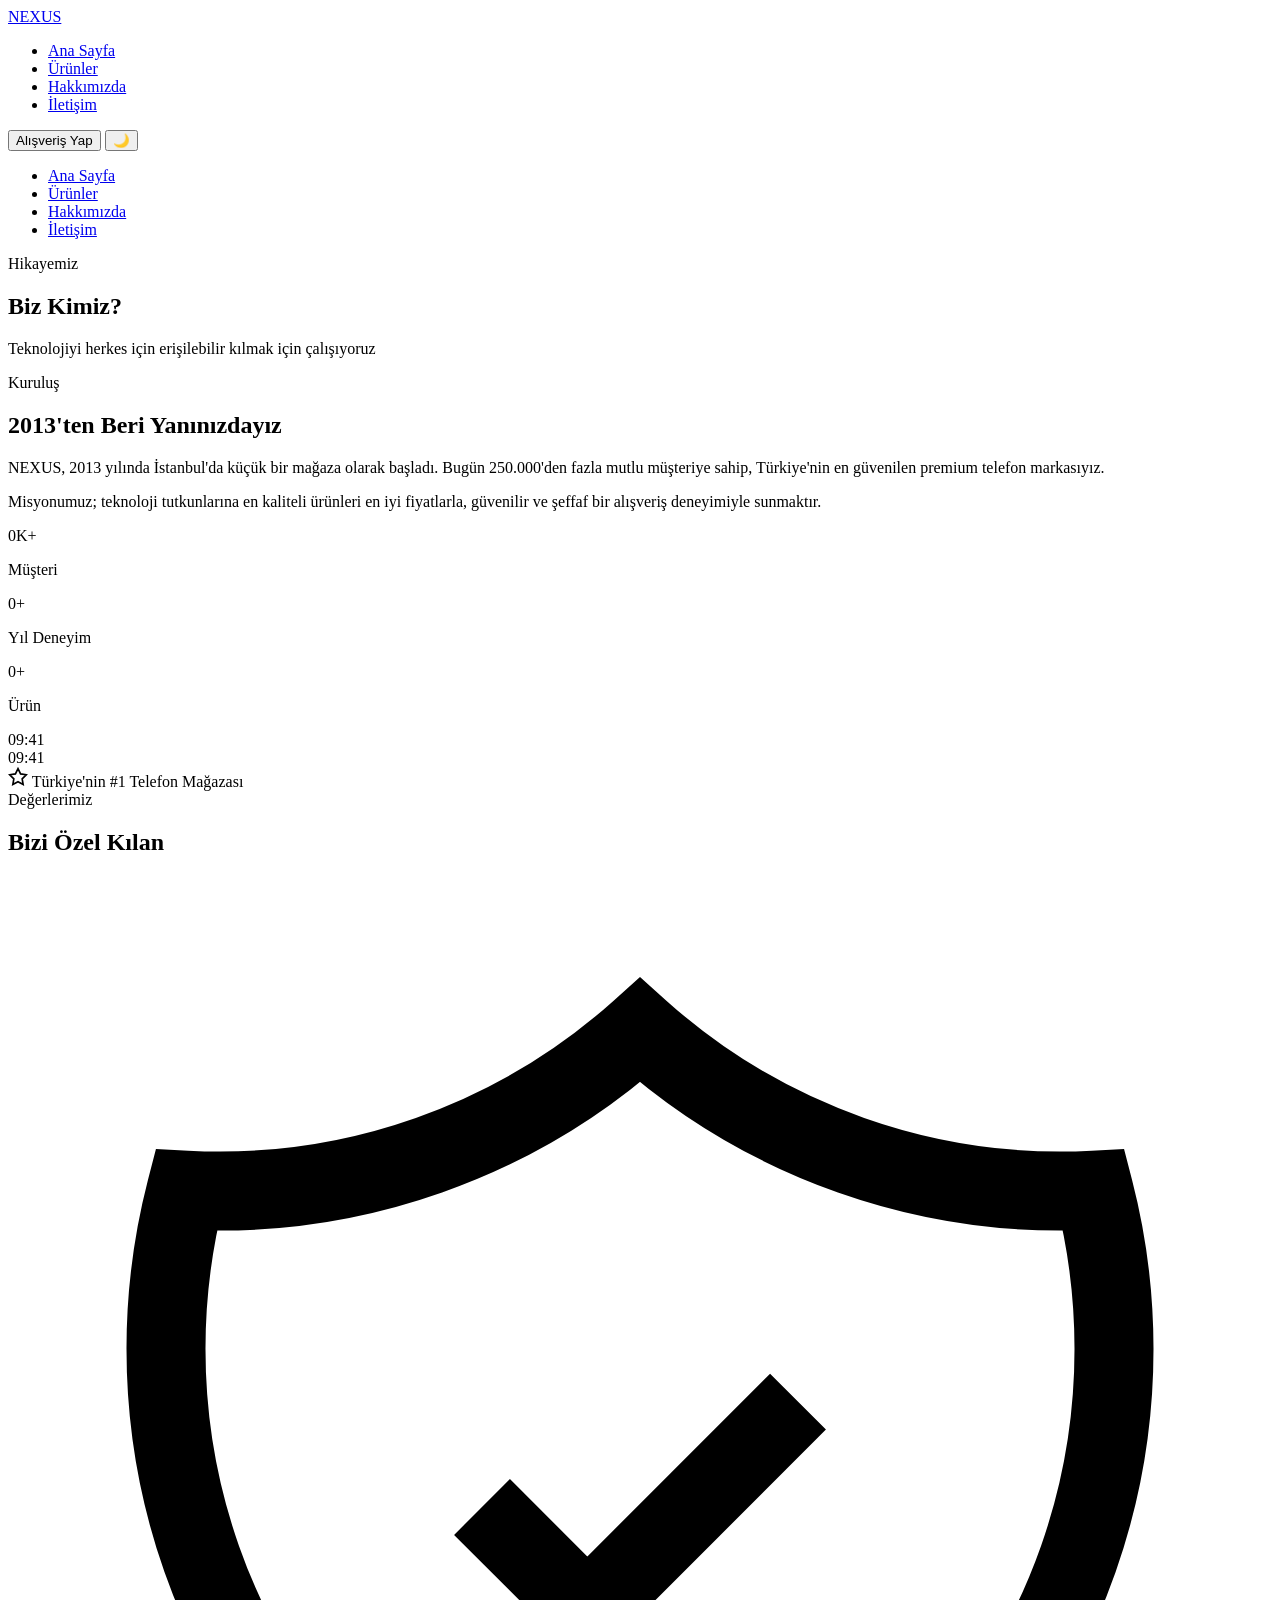
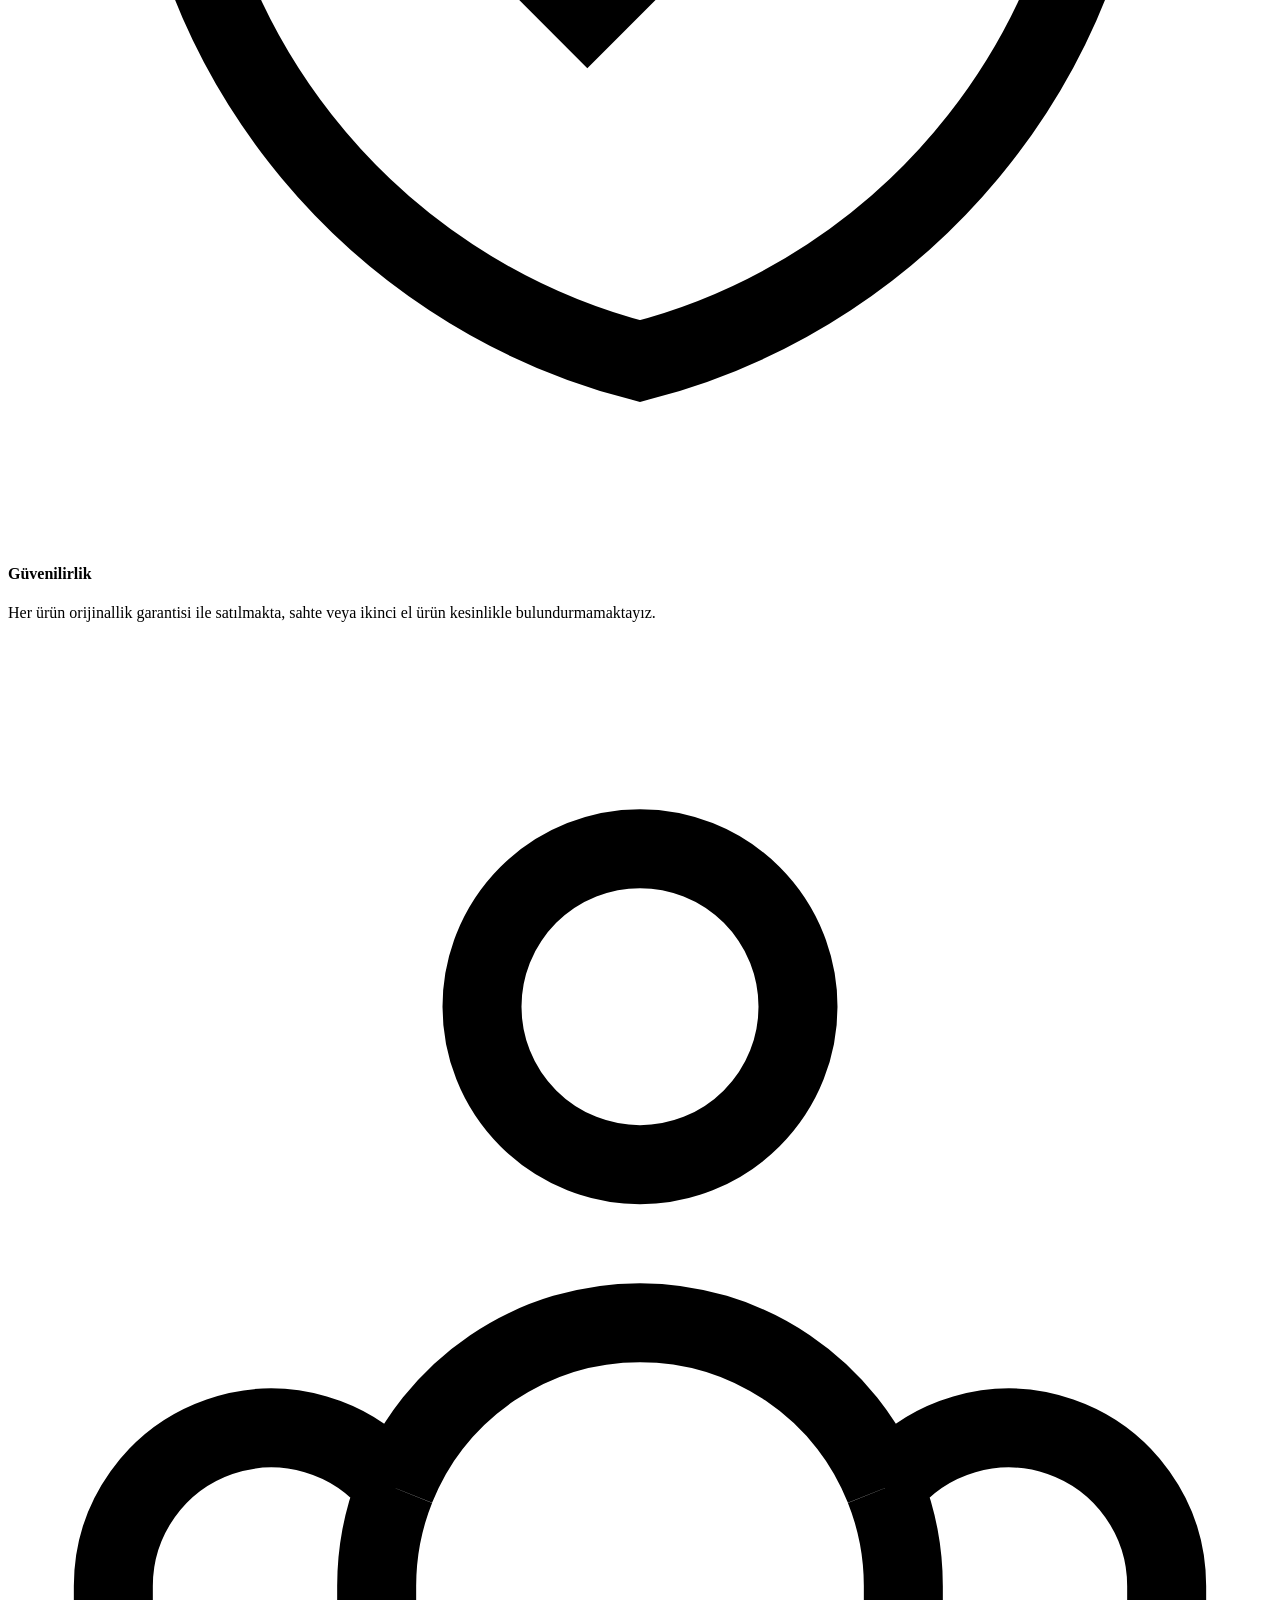
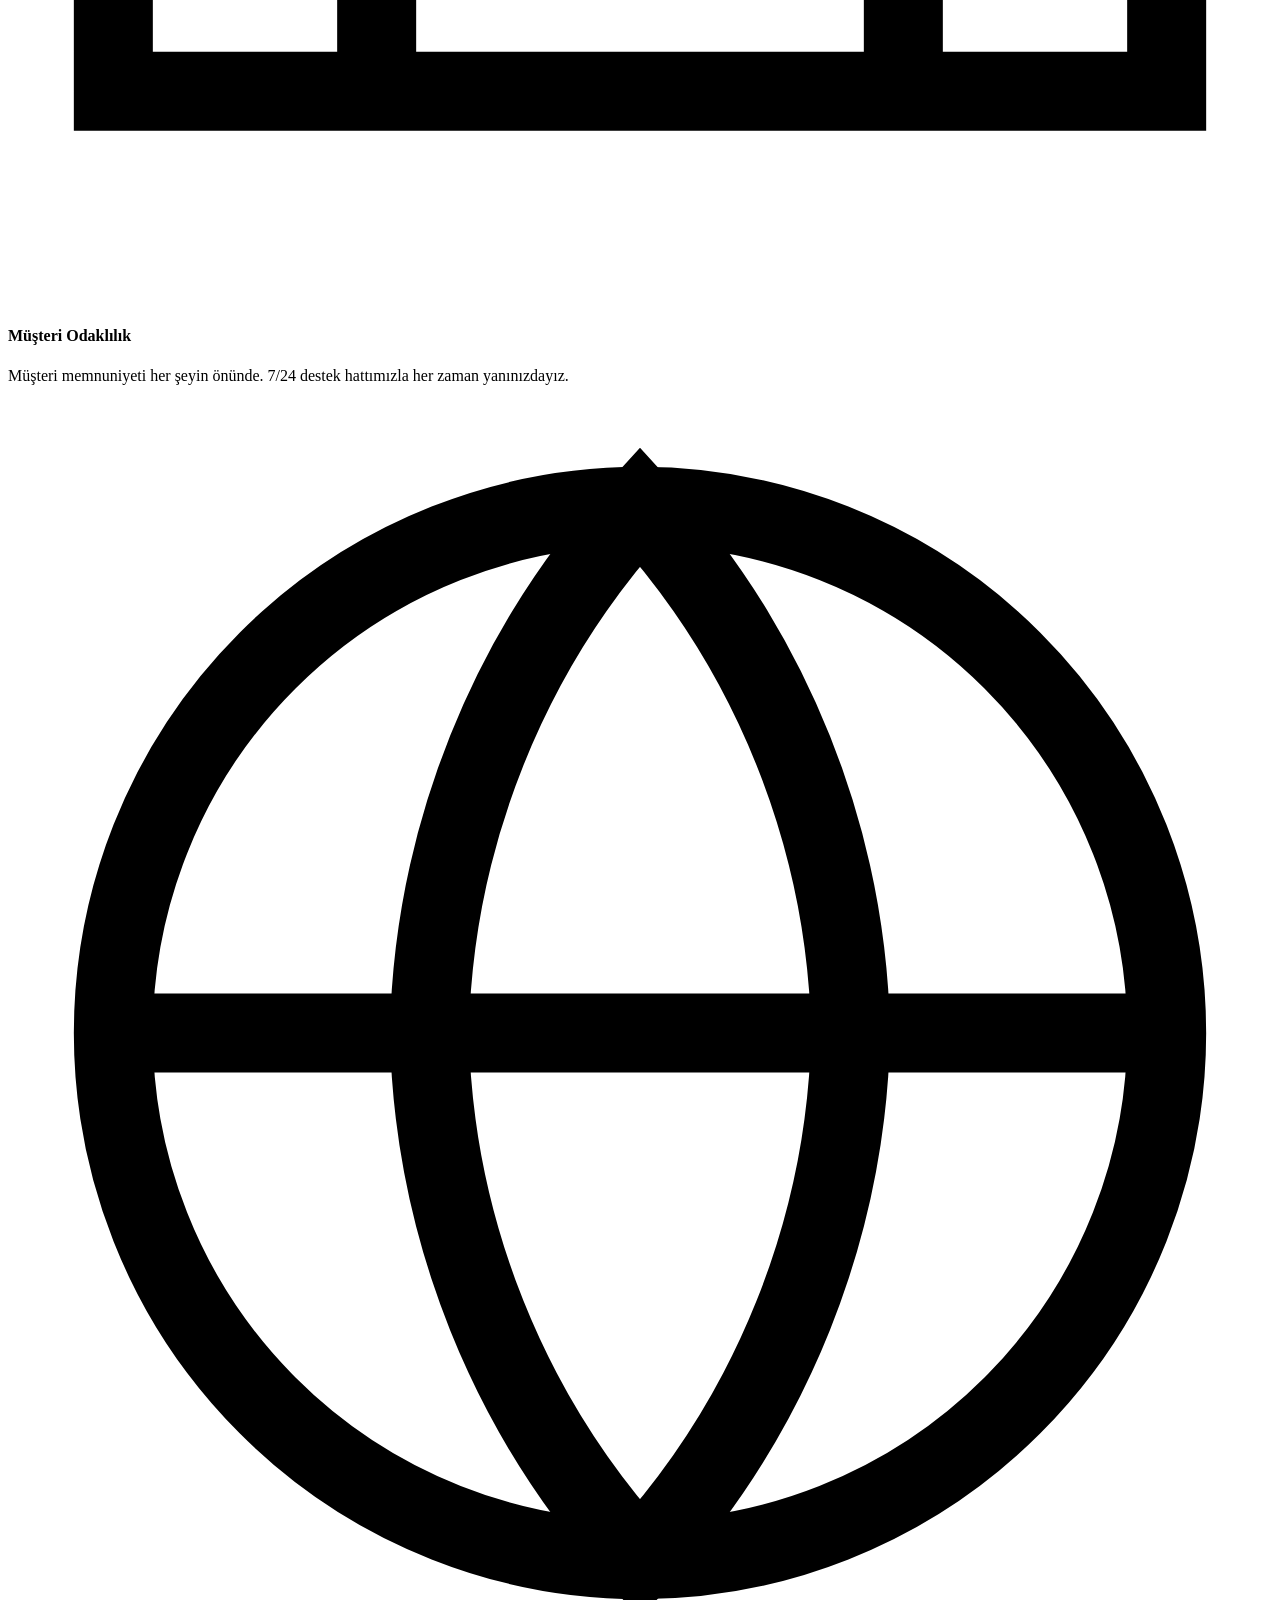
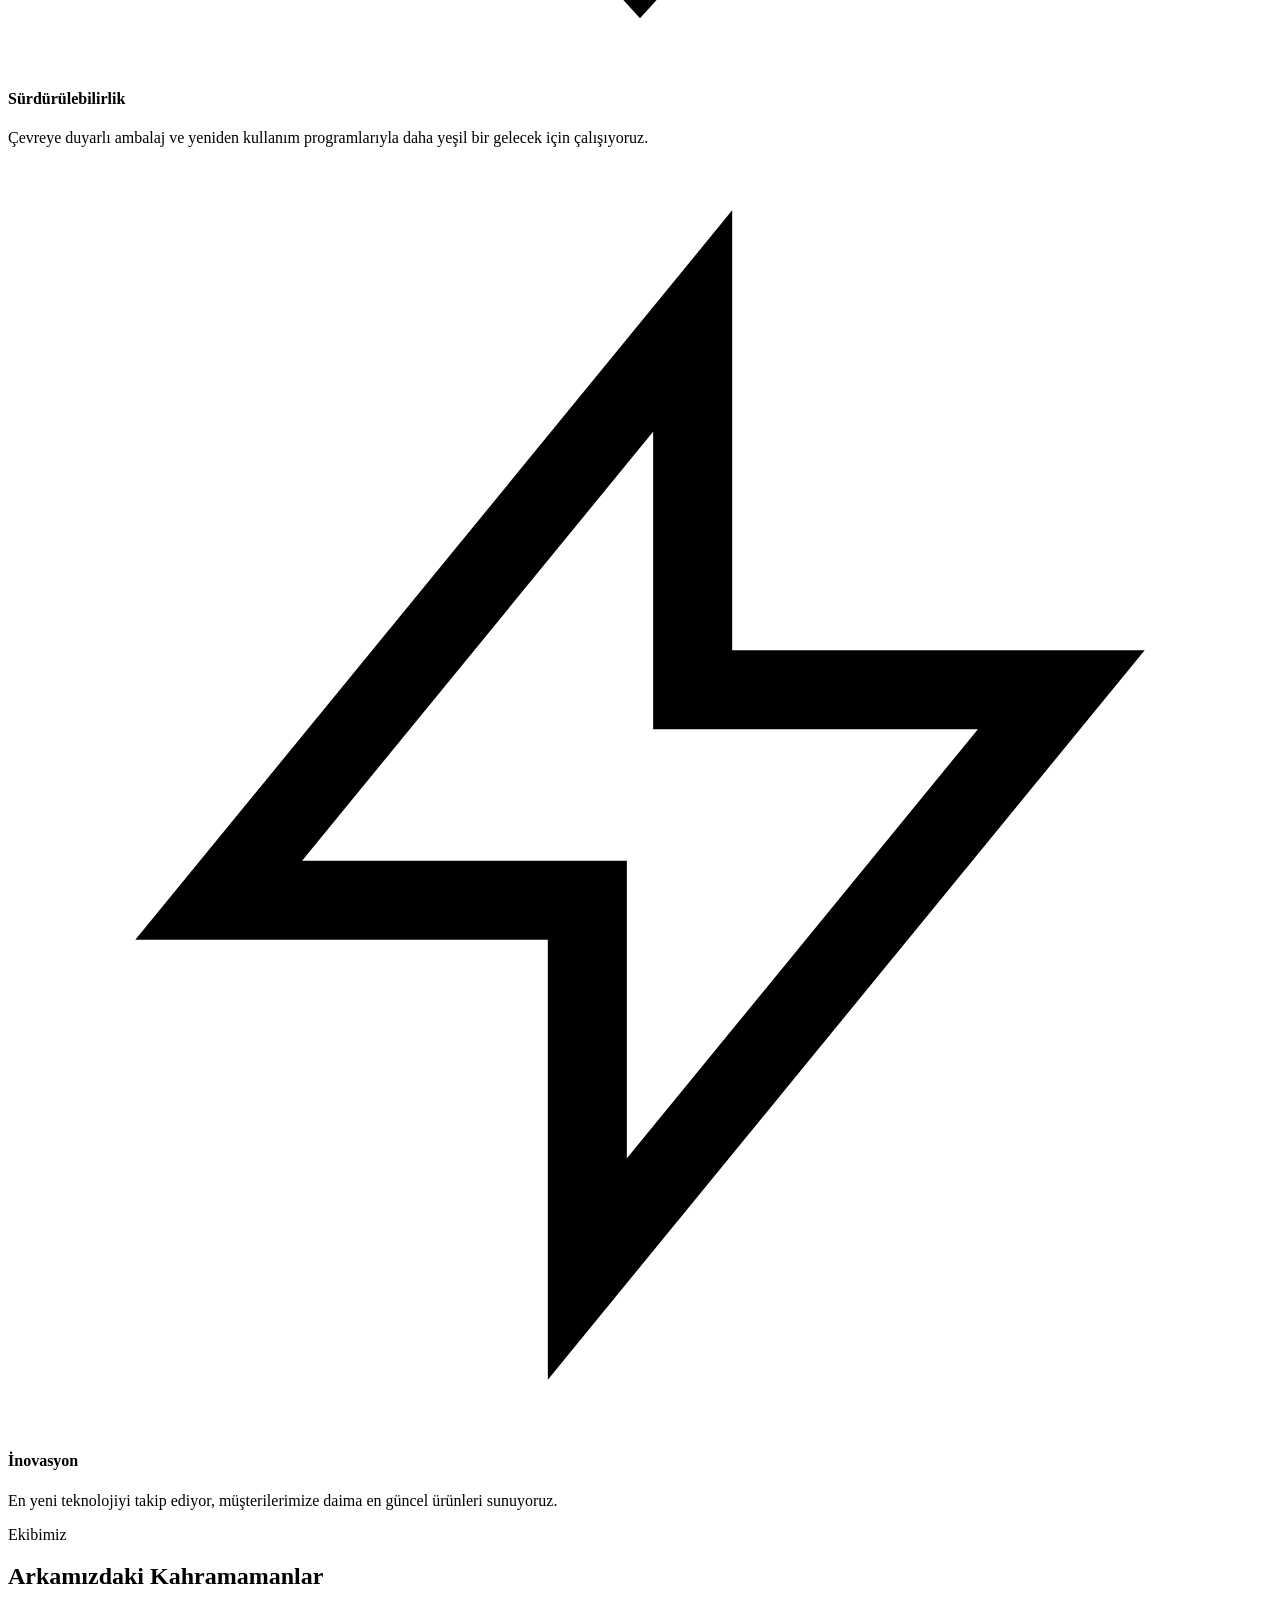
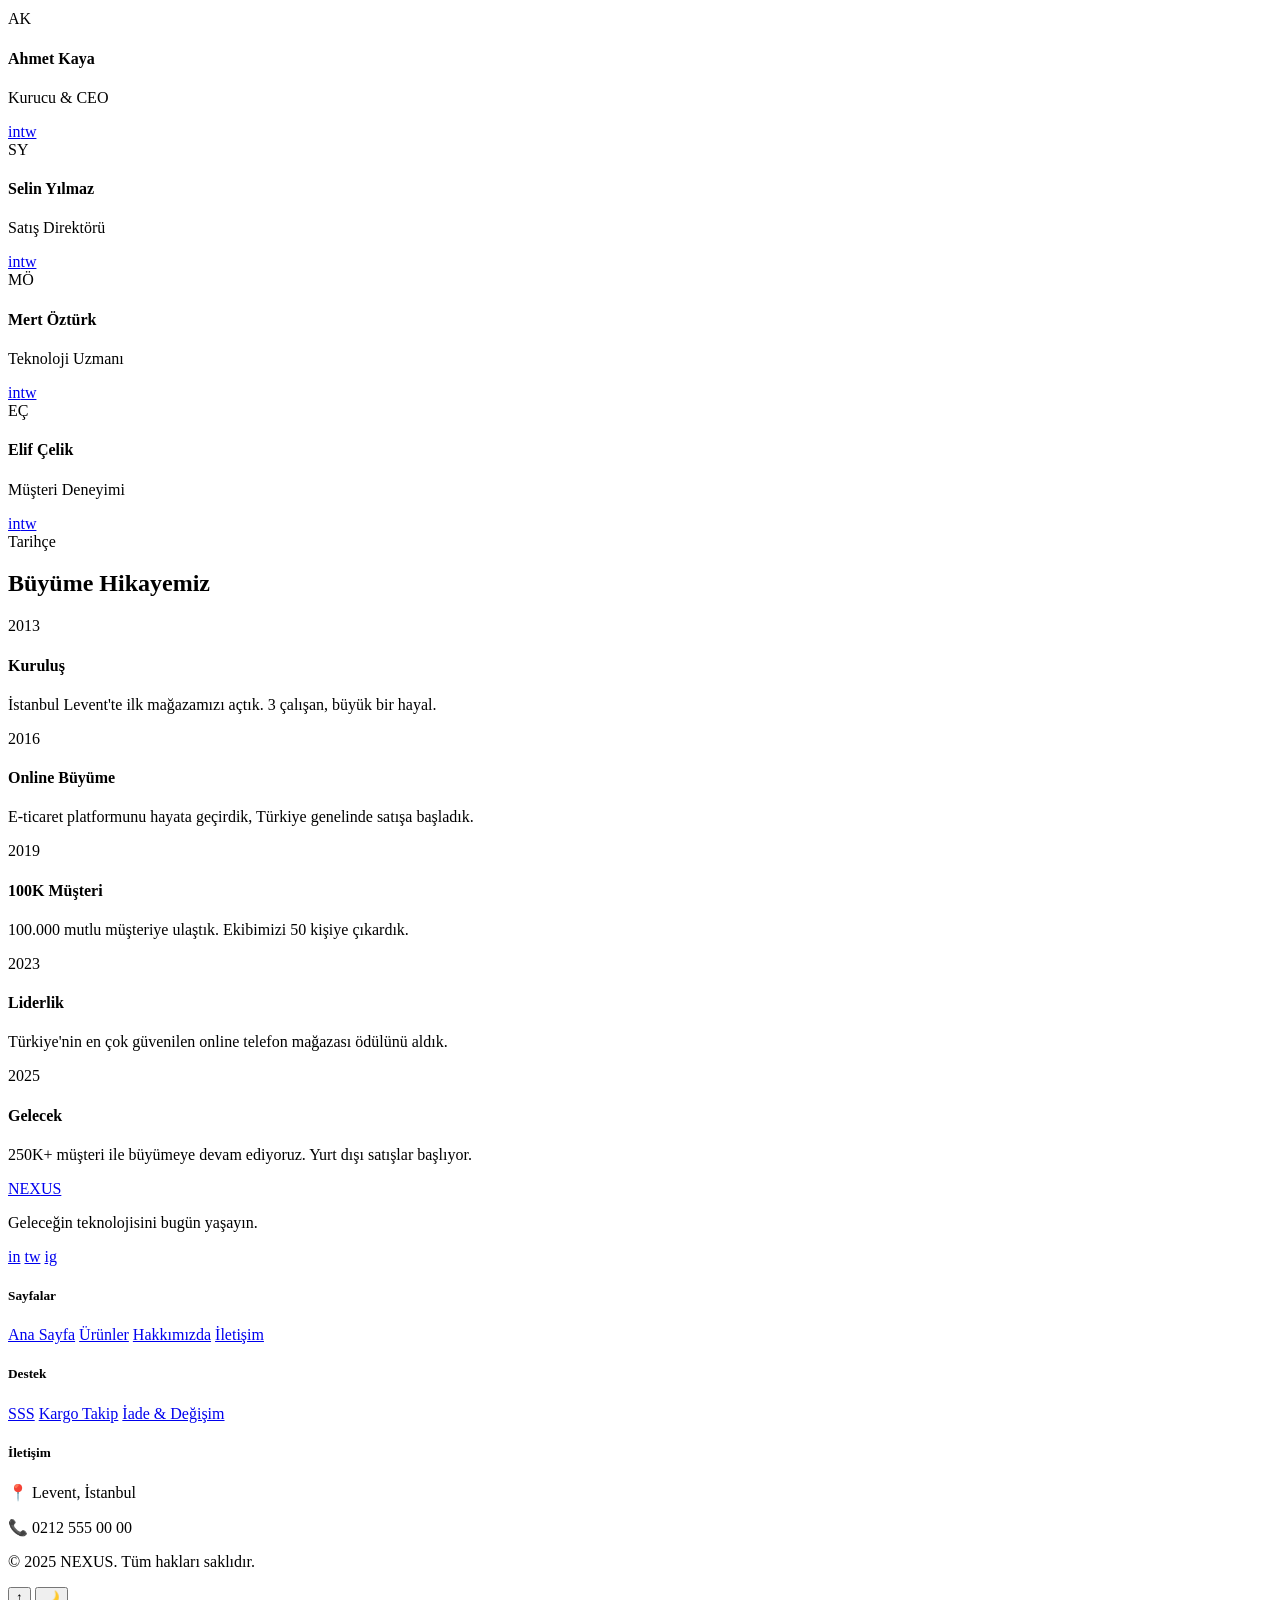
==== about.html @ 24ef6355 "Add files via upload" ====
<!DOCTYPE html>
<html lang="tr">
<head>
  <meta charset="UTF-8"/>
  <meta name="viewport" content="width=device-width, initial-scale=1.0"/>
  <title>Hakkımızda — NEXUS</title>
  
  <link href="https://fonts.googleapis.com/css2?family=Syne:wght@400;600;700;800&family=DM+Sans:ital,wght@0,300;0,400;0,500;1,300&display=swap" rel="stylesheet"/>

  <link rel="stylesheet" href="style.css"/>
</head>
<body>
<div class="cursor" id="cursor"></div>
<div class="cursor-follower" id="cursor-follower"></div>

<nav class="navbar" id="navbar">
  <a href="index.html" class="logo">NEX<span>US</span></a>
  <ul class="nav-links">
    <li><a href="index.html">Ana Sayfa</a></li>
    <li><a href="products.html">Ürünler</a></li>
    <li><a href="about.html" class="active">Hakkımızda</a></li>
    <li><a href="contact.html">İletişim</a></li>
  </ul>
  <button class="nav-cta">Alışveriş Yap</button>
  <button class="nav-dark-toggle" title="Tema Değiştir">🌙</button>
  <div class="burger" id="burger"><span></span><span></span><span></span></div>
</nav>
<div class="mobile-menu" id="mobile-menu">
  <ul>
    <li><a href="index.html">Ana Sayfa</a></li>
    <li><a href="products.html">Ürünler</a></li>
    <li><a href="about.html">Hakkımızda</a></li>
    <li><a href="contact.html">İletişim</a></li>
  </ul>
</div>

<!-- PAGE HERO -->
<section class="page-hero">
  <div class="hero-bg">
    <div class="orb orb-1"></div>
    <div class="orb orb-3"></div>
    <div class="grid-overlay"></div>
  </div>
  <div class="page-hero-content">
    <div class="section-tag reveal">Hikayemiz</div>
    <h1 class="reveal">Biz <span class="gradient-text">Kimiz?</span></h1>
    <p class="reveal">Teknolojiyi herkes için erişilebilir kılmak için çalışıyoruz</p>
  </div>
</section>

<!-- STORY -->
<section class="about-story">
  <div class="story-container">
    <div class="story-text">
      <div class="section-tag reveal">Kuruluş</div>
      <h2 class="reveal">2013'ten Beri <span class="gradient-text">Yanınızdayız</span></h2>
      <p class="reveal">NEXUS, 2013 yılında İstanbul'da küçük bir mağaza olarak başladı. Bugün 250.000'den fazla mutlu müşteriye sahip, Türkiye'nin en güvenilen premium telefon markasıyız.</p>
      <p class="reveal">Misyonumuz; teknoloji tutkunlarına en kaliteli ürünleri en iyi fiyatlarla, güvenilir ve şeffaf bir alışveriş deneyimiyle sunmaktır.</p>
      <div class="about-stats-row">
        <div class="about-stat reveal">
          <span class="stat-num" data-target="250">0</span><span>K+</span>
          <p>Müşteri</p>
        </div>
        <div class="about-stat reveal">
          <span class="stat-num" data-target="12">0</span><span>+</span>
          <p>Yıl Deneyim</p>
        </div>
        <div class="about-stat reveal">
          <span class="stat-num" data-target="48">0</span><span>+</span>
          <p>Ürün</p>
        </div>
      </div>
    </div>
    <div class="story-visual reveal">
      <div class="story-card">
        <div class="story-phones">
          <div class="phone-mockup small float-1">
            <div class="phone-screen">
              <div class="phone-notch"></div>
              <div class="phone-ui small-ui">
                <div class="phone-time">09:41</div>
              </div>
            </div>
          </div>
          <div class="phone-mockup main-phone">
            <div class="phone-screen">
              <div class="phone-notch"></div>
              <div class="phone-ui">
                <div class="phone-time">09:41</div>
                <div class="phone-app-grid">
                  <div class="app-icon" style="background:linear-gradient(135deg,#ff6b6b,#ee5a24)"></div>
                  <div class="app-icon" style="background:linear-gradient(135deg,#a29bfe,#6c5ce7)"></div>
                  <div class="app-icon" style="background:linear-gradient(135deg,#55efc4,#00b894)"></div>
                  <div class="app-icon" style="background:linear-gradient(135deg,#fd79a8,#e84393)"></div>
                </div>
              </div>
            </div>
          </div>
          <div class="phone-mockup small float-2" style="right:-20px;bottom:40px">
            <div class="phone-screen">
              <div class="phone-notch"></div>
            </div>
          </div>
        </div>
        <div class="story-badge">
          <svg width="20" height="20" viewBox="0 0 24 24" fill="none" stroke="currentColor" stroke-width="2"><path d="M12 2l3.09 6.26L22 9.27l-5 4.87 1.18 6.88L12 17.77l-6.18 3.25L7 14.14 2 9.27l6.91-1.01L12 2z"/></svg>
          Türkiye'nin #1 Telefon Mağazası
        </div>
      </div>
    </div>
  </div>
</section>

<!-- VALUES -->
<section class="values-section">
  <div class="section-header">
    <div class="section-tag reveal">Değerlerimiz</div>
    <h2 class="section-title reveal">Bizi <span class="gradient-text">Özel Kılan</span></h2>
  </div>
  <div class="values-grid">
    <div class="value-card reveal">
      <div class="value-icon">
        <svg viewBox="0 0 24 24" fill="none" stroke="currentColor" stroke-width="1.5"><path d="M9 12l2 2 4-4m5.618-4.016A11.955 11.955 0 0112 2.944a11.955 11.955 0 01-8.618 3.04A12.02 12.02 0 003 9c0 5.591 3.824 10.29 9 11.622 5.176-1.332 9-6.03 9-11.622 0-1.042-.133-2.052-.382-3.016z"/></svg>
      </div>
      <h4>Güvenilirlik</h4>
      <p>Her ürün orijinallik garantisi ile satılmakta, sahte veya ikinci el ürün kesinlikle bulundurmamaktayız.</p>
    </div>
    <div class="value-card reveal">
      <div class="value-icon">
        <svg viewBox="0 0 24 24" fill="none" stroke="currentColor" stroke-width="1.5"><path d="M17 20h5v-2a3 3 0 00-5.356-1.857M17 20H7m10 0v-2c0-.656-.126-1.283-.356-1.857M7 20H2v-2a3 3 0 015.356-1.857M7 20v-2c0-.656.126-1.283.356-1.857m0 0a5.002 5.002 0 019.288 0M15 7a3 3 0 11-6 0 3 3 0 016 0z"/></svg>
      </div>
      <h4>Müşteri Odaklılık</h4>
      <p>Müşteri memnuniyeti her şeyin önünde. 7/24 destek hattımızla her zaman yanınızdayız.</p>
    </div>
    <div class="value-card reveal">
      <div class="value-icon">
        <svg viewBox="0 0 24 24" fill="none" stroke="currentColor" stroke-width="1.5"><circle cx="12" cy="12" r="10"></circle><line x1="2" y1="12" x2="22" y2="12"></line><path d="M12 2a15.3 15.3 0 014 10 15.3 15.3 0 01-4 10 15.3 15.3 0 01-4-10 15.3 15.3 0 014-10z"></path></svg>
      </div>
      <h4>Sürdürülebilirlik</h4>
      <p>Çevreye duyarlı ambalaj ve yeniden kullanım programlarıyla daha yeşil bir gelecek için çalışıyoruz.</p>
    </div>
    <div class="value-card reveal">
      <div class="value-icon">
        <svg viewBox="0 0 24 24" fill="none" stroke="currentColor" stroke-width="1.5"><path d="M13 10V3L4 14h7v7l9-11h-7z"/></svg>
      </div>
      <h4>İnovasyon</h4>
      <p>En yeni teknolojiyi takip ediyor, müşterilerimize daima en güncel ürünleri sunuyoruz.</p>
    </div>
  </div>
</section>

<!-- TEAM -->
<section class="team-section">
  <div class="section-header">
    <div class="section-tag reveal">Ekibimiz</div>
    <h2 class="section-title reveal">Arkamızdaki <span class="gradient-text">Kahramamanlar</span></h2>
  </div>
  <div class="team-grid">
    <div class="team-card reveal">
      <div class="team-avatar av-1">
        <span>AK</span>
      </div>
      <h4>Ahmet Kaya</h4>
      <p>Kurucu & CEO</p>
      <div class="team-socials">
        <a href="#">in</a><a href="#">tw</a>
      </div>
    </div>
    <div class="team-card reveal">
      <div class="team-avatar av-2">
        <span>SY</span>
      </div>
      <h4>Selin Yılmaz</h4>
      <p>Satış Direktörü</p>
      <div class="team-socials">
        <a href="#">in</a><a href="#">tw</a>
      </div>
    </div>
    <div class="team-card reveal">
      <div class="team-avatar av-3">
        <span>MÖ</span>
      </div>
      <h4>Mert Öztürk</h4>
      <p>Teknoloji Uzmanı</p>
      <div class="team-socials">
        <a href="#">in</a><a href="#">tw</a>
      </div>
    </div>
    <div class="team-card reveal">
      <div class="team-avatar av-4">
        <span>EÇ</span>
      </div>
      <h4>Elif Çelik</h4>
      <p>Müşteri Deneyimi</p>
      <div class="team-socials">
        <a href="#">in</a><a href="#">tw</a>
      </div>
    </div>
  </div>
</section>

<!-- TIMELINE -->
<section class="timeline-section">
  <div class="section-header">
    <div class="section-tag reveal">Tarihçe</div>
    <h2 class="section-title reveal">Büyüme <span class="gradient-text">Hikayemiz</span></h2>
  </div>
  <div class="timeline">
    <div class="timeline-item reveal">
      <div class="timeline-year">2013</div>
      <div class="timeline-content">
        <h4>Kuruluş</h4>
        <p>İstanbul Levent'te ilk mağazamızı açtık. 3 çalışan, büyük bir hayal.</p>
      </div>
    </div>
    <div class="timeline-item reveal">
      <div class="timeline-year">2016</div>
      <div class="timeline-content">
        <h4>Online Büyüme</h4>
        <p>E-ticaret platformunu hayata geçirdik, Türkiye genelinde satışa başladık.</p>
      </div>
    </div>
    <div class="timeline-item reveal">
      <div class="timeline-year">2019</div>
      <div class="timeline-content">
        <h4>100K Müşteri</h4>
        <p>100.000 mutlu müşteriye ulaştık. Ekibimizi 50 kişiye çıkardık.</p>
      </div>
    </div>
    <div class="timeline-item reveal">
      <div class="timeline-year">2023</div>
      <div class="timeline-content">
        <h4>Liderlik</h4>
        <p>Türkiye'nin en çok güvenilen online telefon mağazası ödülünü aldık.</p>
      </div>
    </div>
    <div class="timeline-item reveal">
      <div class="timeline-year">2025</div>
      <div class="timeline-content">
        <h4>Gelecek</h4>
        <p>250K+ müşteri ile büyümeye devam ediyoruz. Yurt dışı satışlar başlıyor.</p>
      </div>
    </div>
  </div>
</section>

<footer class="footer">
  <div class="footer-inner">
    <div class="footer-brand">
      <a href="index.html" class="logo">NEX<span>US</span></a>
      <p>Geleceğin teknolojisini bugün yaşayın.</p>
      <div class="socials">
        <a href="#" class="social-link">in</a>
        <a href="#" class="social-link">tw</a>
        <a href="#" class="social-link">ig</a>
      </div>
    </div>
    <div class="footer-links">
      <h5>Sayfalar</h5>
      <a href="index.html">Ana Sayfa</a>
      <a href="products.html">Ürünler</a>
      <a href="about.html">Hakkımızda</a>
      <a href="contact.html">İletişim</a>
    </div>
    <div class="footer-links">
      <h5>Destek</h5>
      <a href="#">SSS</a>
      <a href="#">Kargo Takip</a>
      <a href="#">İade & Değişim</a>
    </div>
    <div class="footer-contact-info">
      <h5>İletişim</h5>
      <p>📍 Levent, İstanbul</p>
      <p>📞 0212 555 00 00</p>
    </div>
  </div>
  <div class="footer-bottom"><p>© 2025 NEXUS. Tüm hakları saklıdır.</p></div>
</footer>


<!-- YUKARIYA ÇIK + DARK MODE -->
<button class="back-to-top" id="back-to-top" title="Yukarı Çık">↑</button>
<button class="dark-mode-btn" title="Tema Değiştir">🌙</button>
  <script src="script.js"></script>
</body>
</html>
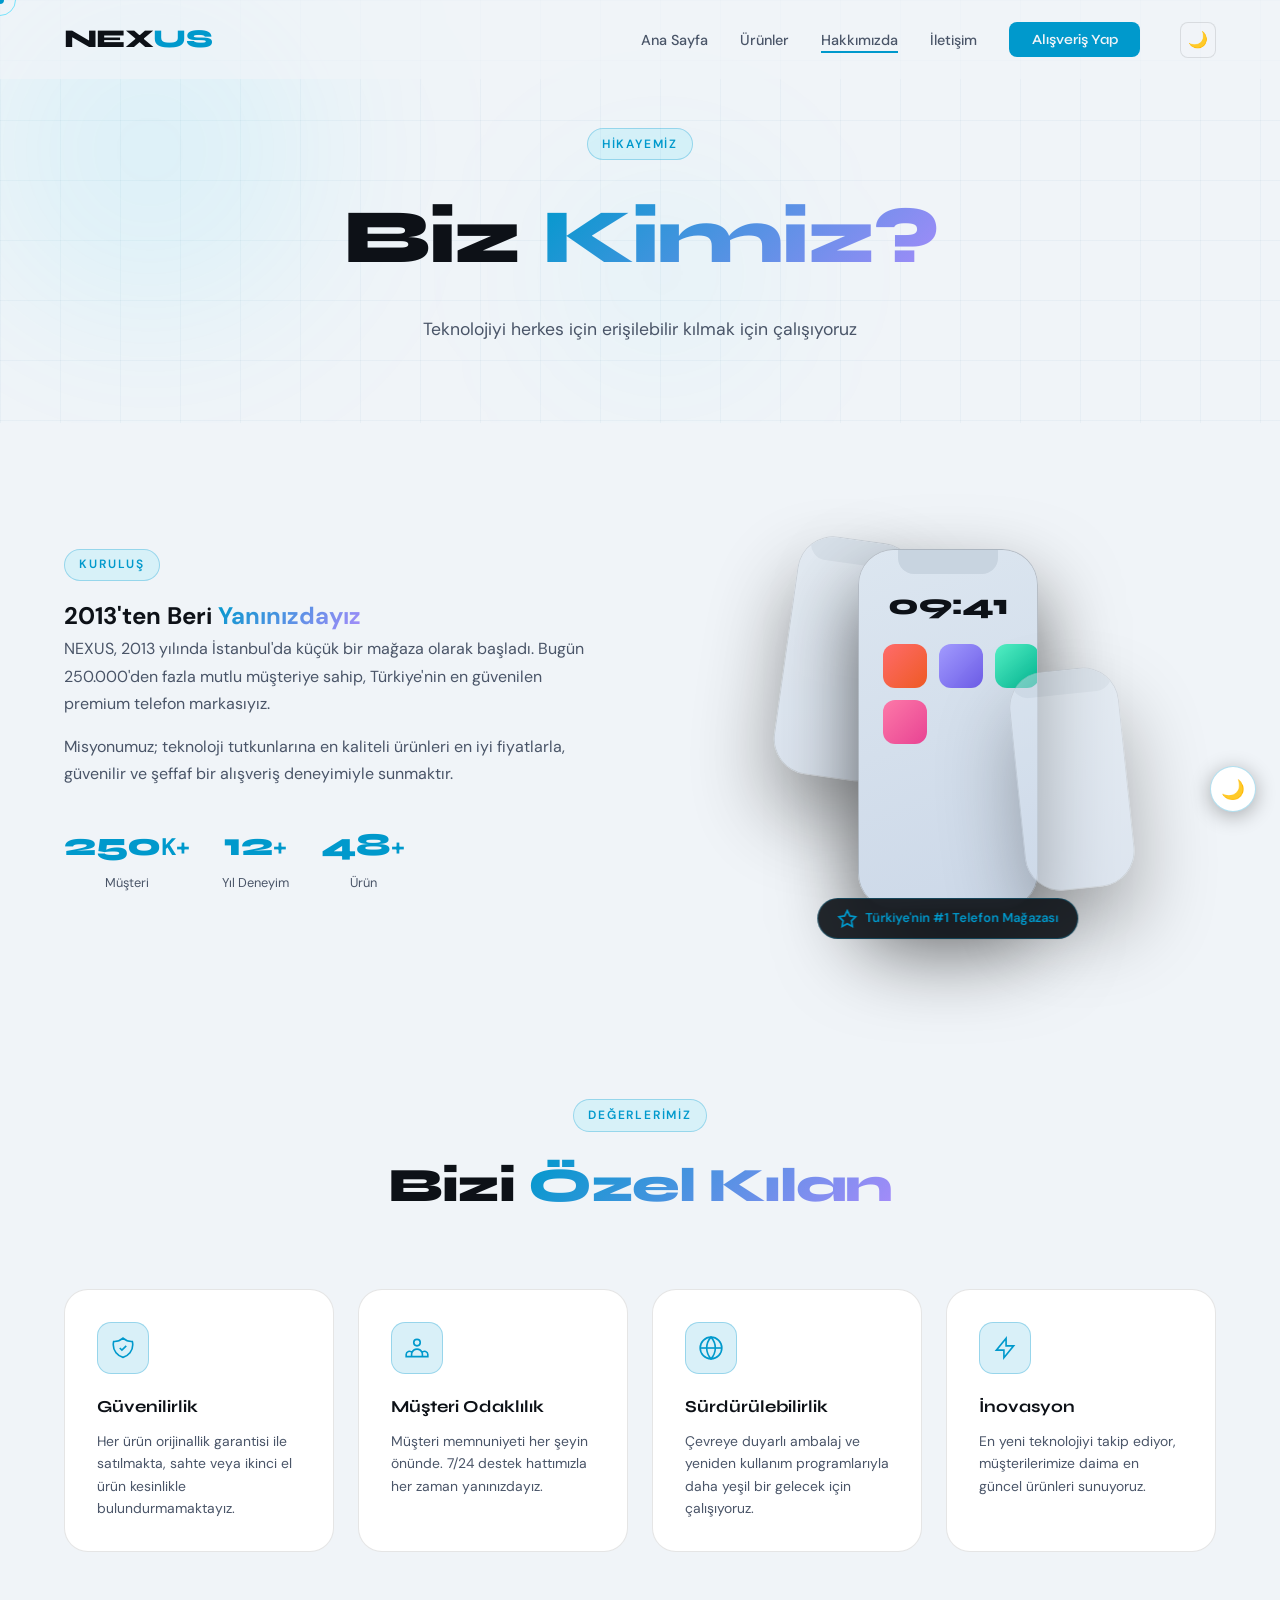
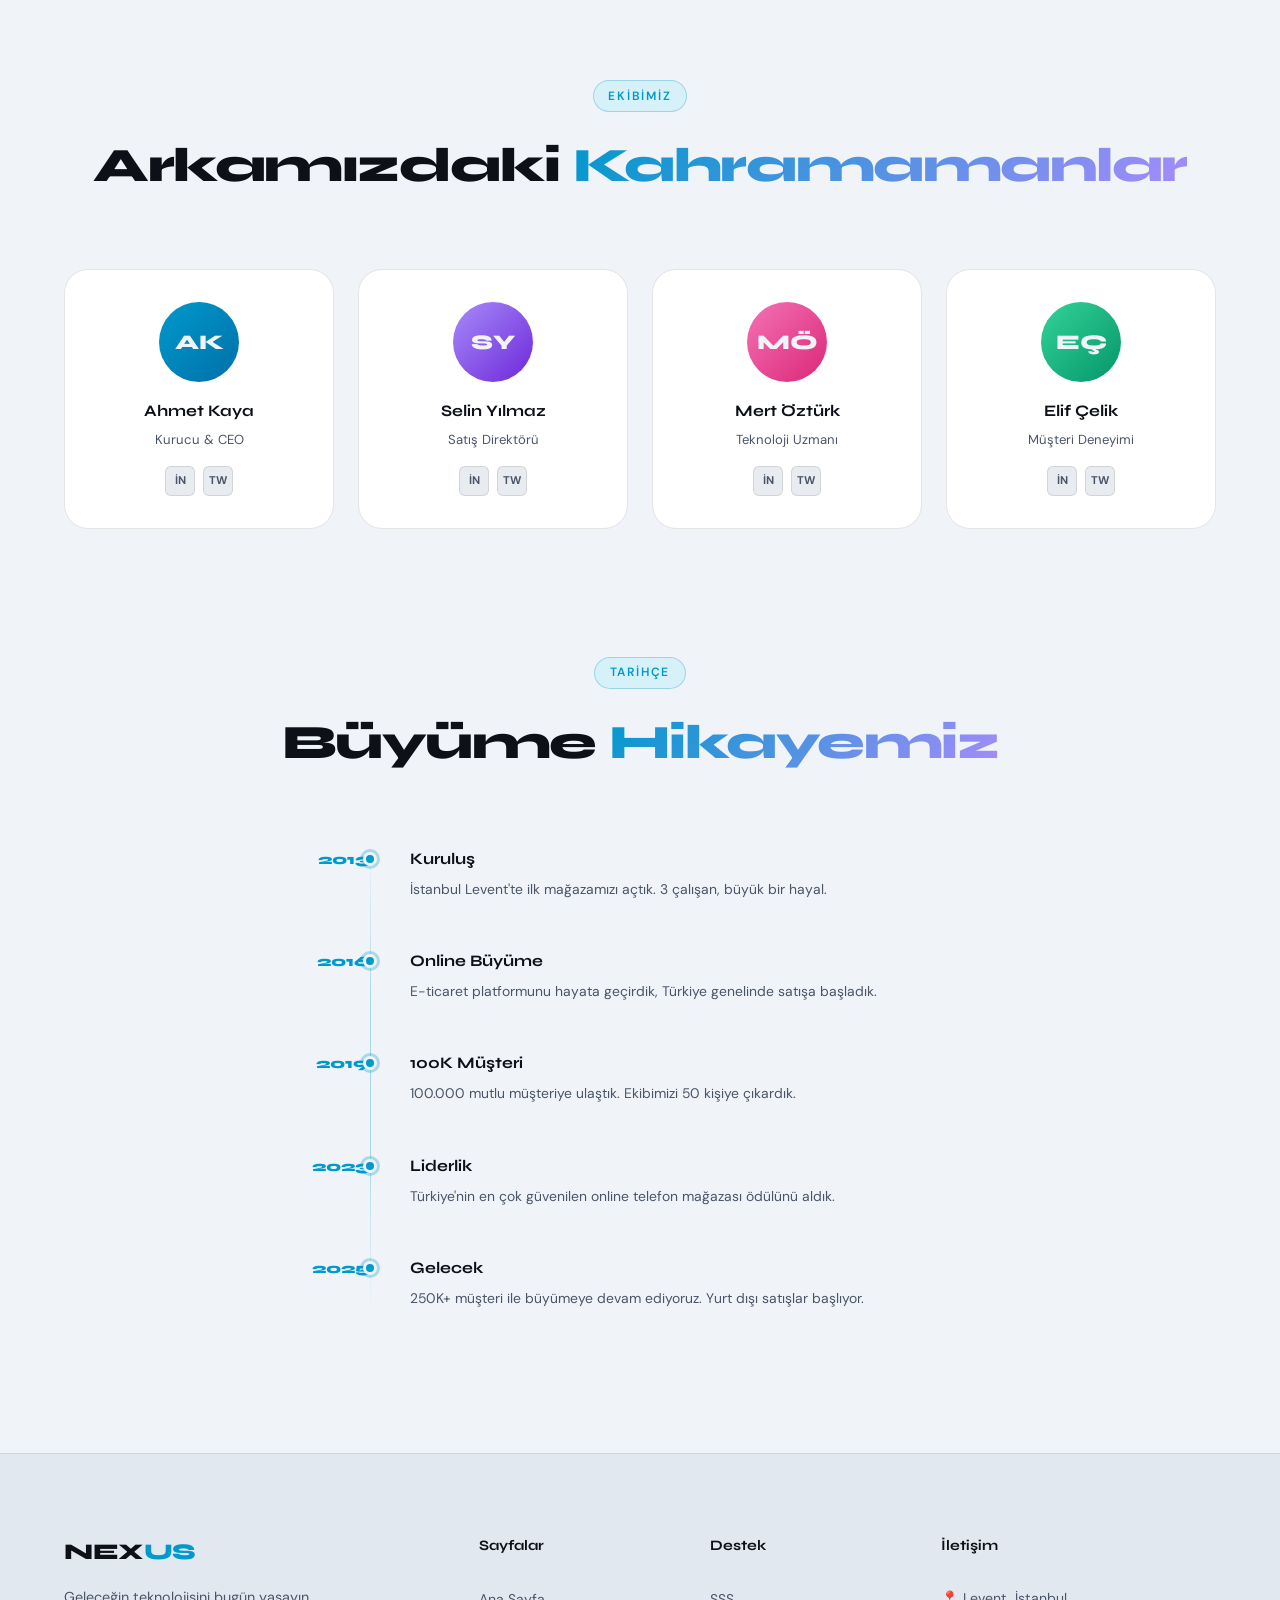
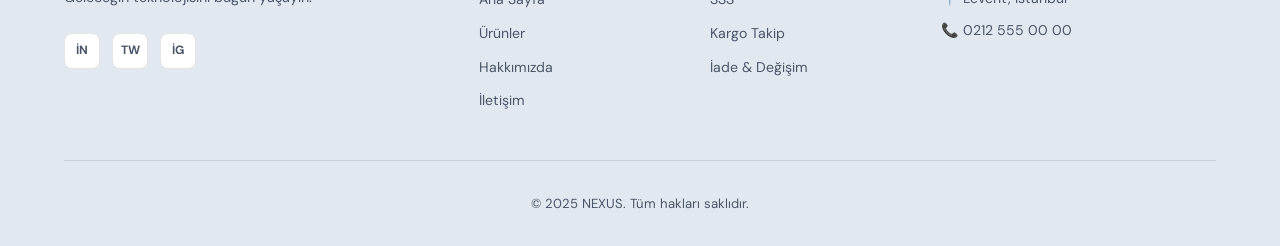
==== commit 2a1ebeec: "Add files via upload" ====
--- a/about.html
+++ b/about.html
@@ -7,7 +7,7 @@
   
   <link href="https://fonts.googleapis.com/css2?family=Syne:wght@400;600;700;800&family=DM+Sans:ital,wght@0,300;0,400;0,500;1,300&display=swap" rel="stylesheet"/>
 
-  <link rel="stylesheet" href="style.css"/>
+  <link rel="stylesheet" href="assests/css/style.css"/>
 </head>
 <body>
 <div class="cursor" id="cursor"></div>
@@ -281,6 +281,6 @@
 <!-- YUKARIYA ÇIK + DARK MODE -->
 <button class="back-to-top" id="back-to-top" title="Yukarı Çık">↑</button>
 <button class="dark-mode-btn" title="Tema Değiştir">🌙</button>
-  <script src="script.js"></script>
+  <script src="assests/js/script.js"></script>
 </body>
 </html>
--- a/assests/css/style.css
+++ b/assests/css/style.css
@@ -0,0 +1,2616 @@
+/* =============================================
+   NEXUS — Premium Phone Store
+   Style Sheet
+   ============================================= */
+
+/* --- IMPORTS & VARIABLES --- */
+@import url('https://fonts.googleapis.com/css2?family=Syne:wght@400;600;700;800&family=DM+Sans:ital,wght@0,300;0,400;0,500;1,300&display=swap');
+
+:root {
+  --bg: #060810;
+  --bg-card: #0d1117;
+  --bg-card-2: #111827;
+  --accent: #00d4ff;
+  --accent-2: #7c3aed;
+  --accent-glow: rgba(0, 212, 255, 0.15);
+  --text: #f0f4f8;
+  --text-muted: #8892a4;
+  --border: rgba(255,255,255,0.07);
+  --border-accent: rgba(0, 212, 255, 0.25);
+  --radius: 16px;
+  --radius-lg: 24px;
+  --font-display: 'Syne', sans-serif;
+  --font-body: 'DM Sans', sans-serif;
+  --transition: 0.35s cubic-bezier(0.4, 0, 0.2, 1);
+  --shadow-glow: 0 0 40px rgba(0, 212, 255, 0.12);
+}
+
+/* --- RESET --- */
+*, *::before, *::after { box-sizing: border-box; margin: 0; padding: 0; }
+html { scroll-behavior: smooth; }
+
+body {
+  font-family: var(--font-body);
+  background: var(--bg);
+  color: var(--text);
+  overflow-x: hidden;
+  line-height: 1.6;
+  cursor: none;
+}
+
+a { text-decoration: none; color: inherit; }
+ul { list-style: none; }
+img { max-width: 100%; display: block; }
+button { cursor: none; font-family: var(--font-body); border: none; outline: none; }
+
+/* --- CUSTOM CURSOR --- */
+.cursor {
+  width: 8px; height: 8px;
+  background: var(--accent);
+  border-radius: 50%;
+  position: fixed;
+  top: 0; left: 0;
+  pointer-events: none;
+  z-index: 9999;
+  transform: translate(-50%, -50%);
+  transition: background 0.2s;
+}
+
+.cursor-follower {
+  width: 32px; height: 32px;
+  border: 1.5px solid rgba(0, 212, 255, 0.5);
+  border-radius: 50%;
+  position: fixed;
+  top: 0; left: 0;
+  pointer-events: none;
+  z-index: 9998;
+  transform: translate(-50%, -50%);
+  transition: transform 0.08s linear, width 0.3s, height 0.3s, border-color 0.3s;
+}
+
+body:has(a:hover) .cursor-follower,
+body:has(button:hover) .cursor-follower {
+  width: 48px; height: 48px;
+  border-color: var(--accent);
+  background: rgba(0, 212, 255, 0.05);
+}
+
+/* --- SCROLLBAR --- */
+::-webkit-scrollbar { width: 6px; }
+::-webkit-scrollbar-track { background: var(--bg); }
+::-webkit-scrollbar-thumb { background: var(--border-accent); border-radius: 3px; }
+
+/* =============================================
+   NAVBAR
+   ============================================= */
+.navbar {
+  position: fixed; top: 0; left: 0; right: 0;
+  z-index: 1000;
+  padding: 1.2rem 5%;
+  display: flex;
+  align-items: center;
+  gap: 2rem;
+  background: transparent;
+  transition: background var(--transition), box-shadow var(--transition);
+}
+
+.navbar.scrolled {
+  background: rgba(6, 8, 16, 0.85);
+  backdrop-filter: blur(20px);
+  box-shadow: 0 1px 0 var(--border);
+}
+
+.logo {
+  font-family: var(--font-display);
+  font-size: 1.6rem;
+  font-weight: 800;
+  letter-spacing: -0.02em;
+  color: var(--text);
+}
+.logo span { color: var(--accent); }
+
+.nav-links {
+  display: flex;
+  gap: 2rem;
+  margin-left: auto;
+}
+
+.nav-links a {
+  font-size: 0.9rem;
+  font-weight: 500;
+  color: var(--text-muted);
+  position: relative;
+  transition: color var(--transition);
+  padding-bottom: 2px;
+}
+
+.nav-links a::after {
+  content: '';
+  position: absolute; bottom: -2px; left: 0;
+  width: 0; height: 1.5px;
+  background: var(--accent);
+  transition: width var(--transition);
+}
+
+.nav-links a:hover,
+.nav-links a.active { color: var(--text); }
+.nav-links a:hover::after,
+.nav-links a.active::after { width: 100%; }
+
+.nav-cta {
+  background: var(--accent);
+  color: var(--bg);
+  padding: 0.55rem 1.4rem;
+  border-radius: 8px;
+  font-size: 0.88rem;
+  font-weight: 600;
+  font-family: var(--font-display);
+  transition: all var(--transition);
+  white-space: nowrap;
+}
+
+.nav-cta:hover {
+  background: #fff;
+  transform: translateY(-1px);
+  box-shadow: 0 8px 24px rgba(0,212,255,0.3);
+}
+
+.burger {
+  display: none;
+  flex-direction: column;
+  gap: 5px;
+  cursor: none;
+  margin-left: auto;
+}
+
+.burger span {
+  display: block;
+  width: 24px; height: 2px;
+  background: var(--text);
+  border-radius: 2px;
+  transition: var(--transition);
+}
+
+/* Mobile Menu */
+.mobile-menu {
+  position: fixed;
+  top: 0; left: 0; right: 0; bottom: 0;
+  background: rgba(6, 8, 16, 0.97);
+  backdrop-filter: blur(20px);
+  z-index: 999;
+  display: flex;
+  align-items: center;
+  justify-content: center;
+  transform: translateX(100%);
+  transition: transform 0.4s cubic-bezier(0.4, 0, 0.2, 1);
+}
+
+.mobile-menu.open { transform: translateX(0); }
+
+.mobile-menu ul {
+  display: flex;
+  flex-direction: column;
+  gap: 2.5rem;
+  text-align: center;
+}
+
+.mobile-menu a {
+  font-family: var(--font-display);
+  font-size: 2.5rem;
+  font-weight: 700;
+  color: var(--text-muted);
+  transition: color var(--transition);
+}
+
+.mobile-menu a:hover { color: var(--accent); }
+
+/* =============================================
+   HERO
+   ============================================= */
+.hero {
+  min-height: 100vh;
+  display: flex;
+  align-items: center;
+  padding: 6rem 5% 4rem;
+  position: relative;
+  gap: 4rem;
+}
+
+.hero-bg {
+  position: absolute;
+  inset: 0;
+  overflow: hidden;
+  pointer-events: none;
+}
+
+.orb {
+  position: absolute;
+  border-radius: 50%;
+  filter: blur(80px);
+  animation: orbFloat 8s ease-in-out infinite;
+}
+
+.orb-1 {
+  width: 500px; height: 500px;
+  background: radial-gradient(circle, rgba(0,212,255,0.12), transparent 70%);
+  top: -100px; left: -100px;
+  animation-delay: 0s;
+}
+
+.orb-2 {
+  width: 400px; height: 400px;
+  background: radial-gradient(circle, rgba(124,58,237,0.12), transparent 70%);
+  top: 50%; right: -100px;
+  animation-delay: 2s;
+}
+
+.orb-3 {
+  width: 300px; height: 300px;
+  background: radial-gradient(circle, rgba(0,212,255,0.08), transparent 70%);
+  bottom: 0; left: 40%;
+  animation-delay: 4s;
+}
+
+@keyframes orbFloat {
+  0%, 100% { transform: translate(0, 0) scale(1); }
+  33% { transform: translate(30px, -30px) scale(1.05); }
+  66% { transform: translate(-20px, 20px) scale(0.95); }
+}
+
+.grid-overlay {
+  position: absolute;
+  inset: 0;
+  background-image:
+    linear-gradient(rgba(0,212,255,0.03) 1px, transparent 1px),
+    linear-gradient(90deg, rgba(0,212,255,0.03) 1px, transparent 1px);
+  background-size: 60px 60px;
+}
+
+.hero-content {
+  flex: 1;
+  max-width: 600px;
+  position: relative;
+  z-index: 2;
+}
+
+.hero-tag {
+  display: inline-block;
+  background: rgba(0,212,255,0.1);
+  border: 1px solid var(--border-accent);
+  color: var(--accent);
+  font-size: 0.8rem;
+  font-weight: 600;
+  letter-spacing: 0.15em;
+  text-transform: uppercase;
+  padding: 0.4rem 1rem;
+  border-radius: 50px;
+  margin-bottom: 1.5rem;
+}
+
+.hero-title {
+  font-family: var(--font-display);
+  font-size: clamp(3rem, 6vw, 5rem);
+  font-weight: 800;
+  line-height: 1.05;
+  letter-spacing: -0.03em;
+  margin-bottom: 1.5rem;
+}
+
+.gradient-text {
+  background: linear-gradient(135deg, var(--accent), #a78bfa);
+  -webkit-background-clip: text;
+  -webkit-text-fill-color: transparent;
+  background-clip: text;
+}
+
+.hero-sub {
+  font-size: 1.1rem;
+  color: var(--text-muted);
+  max-width: 480px;
+  margin-bottom: 2.5rem;
+  line-height: 1.7;
+}
+
+.hero-btns {
+  display: flex;
+  gap: 1rem;
+  flex-wrap: wrap;
+  margin-bottom: 3rem;
+}
+
+.btn-primary {
+  background: var(--accent);
+  color: var(--bg);
+  padding: 0.85rem 2rem;
+  border-radius: 10px;
+  font-family: var(--font-display);
+  font-weight: 700;
+  font-size: 0.95rem;
+  transition: all var(--transition);
+  display: inline-block;
+}
+
+.btn-primary:hover {
+  background: #fff;
+  transform: translateY(-3px);
+  box-shadow: 0 16px 40px rgba(0,212,255,0.3);
+}
+
+.btn-ghost {
+  background: transparent;
+  border: 1.5px solid var(--border-accent);
+  color: var(--text);
+  padding: 0.85rem 2rem;
+  border-radius: 10px;
+  font-family: var(--font-display);
+  font-weight: 600;
+  font-size: 0.95rem;
+  transition: all var(--transition);
+  display: inline-block;
+}
+
+.btn-ghost:hover {
+  border-color: var(--accent);
+  color: var(--accent);
+  background: var(--accent-glow);
+}
+
+.hero-stats {
+  display: flex;
+  align-items: center;
+  gap: 2rem;
+}
+
+.stat { text-align: center; }
+.stat .stat-num {
+  font-family: var(--font-display);
+  font-size: 2rem;
+  font-weight: 800;
+  color: var(--accent);
+}
+.stat span { font-size: 1.5rem; font-weight: 700; color: var(--accent); }
+.stat p { font-size: 0.8rem; color: var(--text-muted); margin-top: 2px; }
+.stat-divider { width: 1px; height: 40px; background: var(--border); }
+
+/* PHONE MOCKUP */
+.hero-phone {
+  flex: 0 0 auto;
+  position: relative;
+  z-index: 2;
+  display: flex;
+  align-items: center;
+  justify-content: center;
+}
+
+.phone-glow {
+  position: absolute;
+  width: 300px; height: 300px;
+  background: radial-gradient(circle, rgba(0,212,255,0.2), transparent 70%);
+  border-radius: 50%;
+  filter: blur(40px);
+  animation: pulse 3s ease-in-out infinite;
+}
+
+@keyframes pulse {
+  0%, 100% { transform: scale(1); opacity: 0.7; }
+  50% { transform: scale(1.1); opacity: 1; }
+}
+
+.phone-mockup {
+  width: 220px;
+  height: 440px;
+  background: linear-gradient(145deg, #1a1f2e, #0d1117);
+  border-radius: 36px;
+  border: 1.5px solid rgba(255,255,255,0.1);
+  overflow: hidden;
+  position: relative;
+  box-shadow: 0 40px 80px rgba(0,0,0,0.6), inset 0 1px 0 rgba(255,255,255,0.1);
+  animation: phoneFloat 4s ease-in-out infinite;
+}
+
+@keyframes phoneFloat {
+  0%, 100% { transform: translateY(0) rotate(-2deg); }
+  50% { transform: translateY(-15px) rotate(-2deg); }
+}
+
+.phone-screen {
+  width: 100%; height: 100%;
+  background: linear-gradient(160deg, #0d1117, #0a0e1a);
+  border-radius: 34px;
+  overflow: hidden;
+  position: relative;
+}
+
+.phone-notch {
+  width: 100px; height: 24px;
+  background: #0d1117;
+  border-radius: 0 0 16px 16px;
+  margin: 0 auto;
+  position: relative;
+  z-index: 2;
+}
+
+.phone-ui {
+  padding: 0.5rem 1rem;
+}
+
+.phone-time {
+  font-family: var(--font-display);
+  font-size: 1.8rem;
+  font-weight: 800;
+  color: var(--text);
+  text-align: center;
+  margin-bottom: 1rem;
+}
+
+.phone-icons {
+  display: flex;
+  justify-content: center;
+  gap: 1rem;
+  margin-bottom: 2rem;
+}
+
+.phone-icon {
+  width: 6px; height: 6px;
+  border-radius: 50%;
+  background: var(--accent);
+  opacity: 0.6;
+}
+
+.phone-app-grid {
+  display: grid;
+  grid-template-columns: repeat(3, 1fr);
+  gap: 0.75rem;
+  padding: 0 0.5rem;
+}
+
+.app-icon {
+  width: 44px; height: 44px;
+  border-radius: 12px;
+  animation: appPulse 3s ease-in-out infinite;
+}
+
+.app-icon:nth-child(2) { animation-delay: 0.3s; }
+.app-icon:nth-child(3) { animation-delay: 0.6s; }
+.app-icon:nth-child(4) { animation-delay: 0.9s; }
+.app-icon:nth-child(5) { animation-delay: 1.2s; }
+.app-icon:nth-child(6) { animation-delay: 1.5s; }
+
+@keyframes appPulse {
+  0%, 100% { transform: scale(1); }
+  50% { transform: scale(1.05); }
+}
+
+.floating-badge {
+  position: absolute;
+  background: rgba(13, 17, 23, 0.9);
+  backdrop-filter: blur(12px);
+  border: 1px solid var(--border-accent);
+  padding: 0.5rem 1rem;
+  border-radius: 50px;
+  font-size: 0.8rem;
+  font-weight: 600;
+  color: var(--accent);
+  display: flex;
+  align-items: center;
+  gap: 0.4rem;
+  animation: badgeFloat 3s ease-in-out infinite;
+}
+
+.badge-1 { top: 20px; right: -40px; animation-delay: 0.5s; }
+.badge-2 { bottom: 60px; left: -50px; animation-delay: 1.5s; }
+
+@keyframes badgeFloat {
+  0%, 100% { transform: translateY(0); }
+  50% { transform: translateY(-8px); }
+}
+
+/* =============================================
+   MARQUEE
+   ============================================= */
+.marquee-section {
+  overflow: hidden;
+  padding: 1.2rem 0;
+  background: rgba(0,212,255,0.04);
+  border-top: 1px solid var(--border);
+  border-bottom: 1px solid var(--border);
+}
+
+.marquee-track {
+  display: flex;
+  gap: 2rem;
+  animation: marquee 20s linear infinite;
+  white-space: nowrap;
+}
+
+.marquee-track span {
+  font-family: var(--font-display);
+  font-size: 0.9rem;
+  font-weight: 600;
+  color: var(--text-muted);
+  letter-spacing: 0.05em;
+}
+
+.marquee-track .dot { color: var(--accent); font-size: 0.7rem; }
+
+@keyframes marquee {
+  from { transform: translateX(0); }
+  to { transform: translateX(-50%); }
+}
+
+/* =============================================
+   SECTIONS COMMON
+   ============================================= */
+.section-header {
+  text-align: center;
+  margin-bottom: 4rem;
+}
+
+.section-tag {
+  display: inline-block;
+  background: rgba(0,212,255,0.1);
+  border: 1px solid var(--border-accent);
+  color: var(--accent);
+  font-size: 0.75rem;
+  font-weight: 600;
+  letter-spacing: 0.15em;
+  text-transform: uppercase;
+  padding: 0.35rem 0.9rem;
+  border-radius: 50px;
+  margin-bottom: 1rem;
+}
+
+.section-title {
+  font-family: var(--font-display);
+  font-size: clamp(2rem, 4vw, 3rem);
+  font-weight: 800;
+  letter-spacing: -0.03em;
+  margin-bottom: 1rem;
+}
+
+.section-sub {
+  color: var(--text-muted);
+  max-width: 500px;
+  margin: 0 auto;
+  line-height: 1.7;
+}
+
+/* =============================================
+   PRODUCT CARDS
+   ============================================= */
+.featured { padding: 6rem 5%; }
+
+.products-grid, .shop-grid {
+  display: grid;
+  grid-template-columns: repeat(auto-fill, minmax(280px, 1fr));
+  gap: 1.5rem;
+  margin-bottom: 3rem;
+}
+
+.product-card {
+  background: var(--bg-card);
+  border: 1px solid var(--border);
+  border-radius: var(--radius-lg);
+  overflow: hidden;
+  position: relative;
+  transition: all var(--transition);
+  group: true;
+}
+
+.product-card:hover {
+  border-color: var(--border-accent);
+  transform: translateY(-6px);
+  box-shadow: 0 24px 60px rgba(0,0,0,0.4), var(--shadow-glow);
+}
+
+.product-card.featured-card {
+  border-color: rgba(0,212,255,0.2);
+  background: linear-gradient(145deg, #0d1117, #111827);
+}
+
+.card-badge {
+  position: absolute;
+  top: 1rem; left: 1rem;
+  background: var(--accent);
+  color: var(--bg);
+  font-size: 0.7rem;
+  font-weight: 700;
+  letter-spacing: 0.05em;
+  padding: 0.25rem 0.7rem;
+  border-radius: 50px;
+  z-index: 2;
+}
+
+.card-badge.hot {
+  background: linear-gradient(135deg, #ff6b6b, #ee5a24);
+  color: #fff;
+}
+
+.card-badge.sale {
+  background: linear-gradient(135deg, #a29bfe, #6c5ce7);
+  color: #fff;
+}
+
+.card-img {
+  height: 200px;
+  display: flex;
+  align-items: center;
+  justify-content: center;
+  padding: 1.5rem;
+  background: linear-gradient(145deg, rgba(0,212,255,0.03), transparent);
+  position: relative;
+  overflow: hidden;
+}
+
+.card-img::before {
+  content: '';
+  position: absolute;
+  bottom: 0; left: 50%; transform: translateX(-50%);
+  width: 120px; height: 60px;
+  background: radial-gradient(ellipse, rgba(0,212,255,0.15), transparent 70%);
+  border-radius: 50%;
+}
+
+/* Phone Silhouettes */
+.phone-silhouette {
+  width: 80px; height: 160px;
+  border-radius: 16px;
+  position: relative;
+  transition: transform var(--transition);
+}
+
+.product-card:hover .phone-silhouette { transform: scale(1.05) translateY(-5px); }
+
+.phone-silhouette::before {
+  content: '';
+  position: absolute;
+  inset: 0;
+  border-radius: 16px;
+  border: 2px solid rgba(255,255,255,0.15);
+}
+
+.phone-silhouette::after {
+  content: '';
+  position: absolute;
+  top: 10px; left: 50%; transform: translateX(-50%);
+  width: 30px; height: 5px;
+  background: rgba(255,255,255,0.2);
+  border-radius: 3px;
+}
+
+.iphone {
+  background: linear-gradient(145deg, #1a1f30, #0d1117);
+  box-shadow: inset 0 1px 0 rgba(255,255,255,0.1), 0 20px 40px rgba(0,0,0,0.4);
+}
+
+.samsung {
+  background: linear-gradient(145deg, #1a2030, #0a0f1a);
+  box-shadow: inset 0 1px 0 rgba(0,212,255,0.15), 0 20px 40px rgba(0,0,0,0.4);
+}
+
+.google {
+  background: linear-gradient(145deg, #1f1a30, #110a1a);
+  box-shadow: inset 0 1px 0 rgba(124,58,237,0.2), 0 20px 40px rgba(0,0,0,0.4);
+}
+
+.xiaomi {
+  background: linear-gradient(145deg, #2a1010, #1a0808);
+  box-shadow: inset 0 1px 0 rgba(255,100,100,0.15), 0 20px 40px rgba(0,0,0,0.4);
+}
+
+.card-info { padding: 1.25rem; }
+
+.card-brand {
+  font-size: 0.75rem;
+  font-weight: 600;
+  letter-spacing: 0.1em;
+  text-transform: uppercase;
+  color: var(--accent);
+  margin-bottom: 0.3rem;
+}
+
+.card-name {
+  font-family: var(--font-display);
+  font-size: 1.05rem;
+  font-weight: 700;
+  margin-bottom: 0.75rem;
+  line-height: 1.3;
+}
+
+.card-specs {
+  display: flex;
+  gap: 0.4rem;
+  flex-wrap: wrap;
+  margin-bottom: 1rem;
+}
+
+.card-specs span {
+  background: rgba(255,255,255,0.05);
+  border: 1px solid var(--border);
+  color: var(--text-muted);
+  font-size: 0.7rem;
+  padding: 0.2rem 0.6rem;
+  border-radius: 50px;
+}
+
+.card-footer {
+  display: flex;
+  align-items: center;
+  justify-content: space-between;
+  margin-top: auto;
+}
+
+.card-price {
+  font-family: var(--font-display);
+  font-size: 1.2rem;
+  font-weight: 800;
+  color: var(--text);
+}
+
+.card-btn {
+  background: var(--accent);
+  color: var(--bg);
+  padding: 0.5rem 1.2rem;
+  border-radius: 8px;
+  font-size: 0.82rem;
+  font-weight: 700;
+  font-family: var(--font-display);
+  transition: all var(--transition);
+}
+
+.card-btn:hover {
+  background: #fff;
+  transform: scale(1.03);
+  box-shadow: 0 8px 20px rgba(0,212,255,0.3);
+}
+
+.view-all { text-align: center; }
+
+/* =============================================
+   FEATURES
+   ============================================= */
+.features {
+  padding: 6rem 5%;
+  background: linear-gradient(180deg, transparent, rgba(0,212,255,0.02), transparent);
+}
+
+.features-container {
+  display: grid;
+  grid-template-columns: 1fr 1fr;
+  gap: 5rem;
+  align-items: center;
+  max-width: 1200px;
+  margin: 0 auto;
+}
+
+.features-text .section-title { text-align: left; }
+.features-text .section-sub { text-align: left; margin: 0 0 2rem; }
+
+.features-grid {
+  display: grid;
+  grid-template-columns: 1fr 1fr;
+  gap: 1.25rem;
+}
+
+.feature-item {
+  background: var(--bg-card);
+  border: 1px solid var(--border);
+  border-radius: var(--radius);
+  padding: 1.5rem;
+  display: flex;
+  gap: 1rem;
+  align-items: flex-start;
+  transition: all var(--transition);
+}
+
+.feature-item:hover {
+  border-color: var(--border-accent);
+  background: var(--bg-card-2);
+  transform: translateY(-3px);
+}
+
+.feature-icon {
+  flex-shrink: 0;
+  width: 44px; height: 44px;
+  background: var(--accent-glow);
+  border: 1px solid var(--border-accent);
+  border-radius: 10px;
+  display: flex;
+  align-items: center;
+  justify-content: center;
+}
+
+.feature-icon svg { width: 22px; height: 22px; color: var(--accent); }
+
+.feature-item h4 {
+  font-family: var(--font-display);
+  font-size: 0.95rem;
+  font-weight: 700;
+  margin-bottom: 0.3rem;
+}
+
+.feature-item p {
+  font-size: 0.82rem;
+  color: var(--text-muted);
+  line-height: 1.5;
+}
+
+/* =============================================
+   NEWSLETTER
+   ============================================= */
+.newsletter {
+  padding: 6rem 5%;
+}
+
+.newsletter-inner {
+  max-width: 600px;
+  margin: 0 auto;
+  text-align: center;
+  background: var(--bg-card);
+  border: 1px solid var(--border-accent);
+  border-radius: var(--radius-lg);
+  padding: 4rem 3rem;
+  position: relative;
+  overflow: hidden;
+}
+
+.nl-orb {
+  position: absolute;
+  width: 400px; height: 400px;
+  background: radial-gradient(circle, rgba(0,212,255,0.08), transparent 70%);
+  top: -200px; left: 50%; transform: translateX(-50%);
+  pointer-events: none;
+}
+
+.newsletter-inner h2 {
+  font-family: var(--font-display);
+  font-size: 2.2rem;
+  font-weight: 800;
+  margin-bottom: 1rem;
+  position: relative;
+}
+
+.newsletter-inner p {
+  color: var(--text-muted);
+  margin-bottom: 2rem;
+  position: relative;
+}
+
+.nl-form {
+  display: flex;
+  gap: 0.75rem;
+  position: relative;
+}
+
+.nl-form input {
+  flex: 1;
+  background: rgba(255,255,255,0.05);
+  border: 1px solid var(--border);
+  color: var(--text);
+  padding: 0.85rem 1.25rem;
+  border-radius: 10px;
+  font-family: var(--font-body);
+  font-size: 0.9rem;
+  transition: border-color var(--transition);
+  outline: none;
+}
+
+.nl-form input:focus { border-color: var(--border-accent); }
+.nl-form input::placeholder { color: var(--text-muted); }
+
+.nl-form button {
+  background: var(--accent);
+  color: var(--bg);
+  padding: 0.85rem 1.75rem;
+  border-radius: 10px;
+  font-family: var(--font-display);
+  font-weight: 700;
+  font-size: 0.9rem;
+  transition: all var(--transition);
+  white-space: nowrap;
+}
+
+.nl-form button:hover {
+  background: #fff;
+  transform: translateY(-2px);
+  box-shadow: 0 8px 24px rgba(0,212,255,0.3);
+}
+
+.nl-success {
+  display: none;
+  color: var(--accent);
+  font-weight: 600;
+  font-size: 1rem;
+  margin-top: 1rem;
+  animation: fadeInUp 0.5s ease;
+}
+
+.nl-success.show { display: block; }
+
+/* =============================================
+   FOOTER
+   ============================================= */
+.footer {
+  padding: 5rem 5% 2rem;
+  border-top: 1px solid var(--border);
+}
+
+.footer-inner {
+  display: grid;
+  grid-template-columns: 2fr 1fr 1fr 1.5fr;
+  gap: 3rem;
+  margin-bottom: 3rem;
+}
+
+.footer-brand .logo {
+  display: inline-block;
+  margin-bottom: 1rem;
+  font-size: 1.4rem;
+}
+
+.footer-brand p {
+  color: var(--text-muted);
+  font-size: 0.9rem;
+  margin-bottom: 1.5rem;
+  line-height: 1.6;
+}
+
+.socials { display: flex; gap: 0.75rem; }
+
+.social-link {
+  width: 36px; height: 36px;
+  background: var(--bg-card);
+  border: 1px solid var(--border);
+  border-radius: 8px;
+  display: flex;
+  align-items: center;
+  justify-content: center;
+  font-size: 0.75rem;
+  font-weight: 700;
+  color: var(--text-muted);
+  text-transform: uppercase;
+  transition: all var(--transition);
+}
+
+.social-link:hover {
+  border-color: var(--border-accent);
+  color: var(--accent);
+  background: var(--accent-glow);
+}
+
+.footer-links h5,
+.footer-contact-info h5 {
+  font-family: var(--font-display);
+  font-size: 0.9rem;
+  font-weight: 700;
+  margin-bottom: 1.25rem;
+  color: var(--text);
+}
+
+.footer-links {
+  display: flex;
+  flex-direction: column;
+  gap: 0.7rem;
+}
+
+.footer-links a {
+  font-size: 0.88rem;
+  color: var(--text-muted);
+  transition: color var(--transition);
+}
+
+.footer-links a:hover { color: var(--accent); }
+
+.footer-contact-info {
+  display: flex;
+  flex-direction: column;
+  gap: 0.6rem;
+}
+
+.footer-contact-info p {
+  font-size: 0.88rem;
+  color: var(--text-muted);
+}
+
+.footer-bottom {
+  padding-top: 2rem;
+  border-top: 1px solid var(--border);
+  text-align: center;
+}
+
+.footer-bottom p {
+  font-size: 0.82rem;
+  color: var(--text-muted);
+}
+
+/* =============================================
+   PAGE HERO (inner pages)
+   ============================================= */
+.page-hero {
+  padding: 8rem 5% 5rem;
+  position: relative;
+  text-align: center;
+  min-height: 40vh;
+  display: flex;
+  align-items: center;
+  justify-content: center;
+}
+
+.page-hero-content { position: relative; z-index: 2; }
+
+.page-hero h1 {
+  font-family: var(--font-display);
+  font-size: clamp(3rem, 6vw, 5rem);
+  font-weight: 800;
+  letter-spacing: -0.03em;
+  margin-bottom: 1rem;
+}
+
+.page-hero p {
+  font-size: 1.1rem;
+  color: var(--text-muted);
+  max-width: 500px;
+  margin: 0 auto;
+}
+
+/* =============================================
+   SHOP / PRODUCTS PAGE
+   ============================================= */
+.shop-section { padding: 3rem 5% 6rem; }
+
+.filters-bar {
+  display: flex;
+  align-items: center;
+  justify-content: space-between;
+  flex-wrap: wrap;
+  gap: 1rem;
+  margin-bottom: 2.5rem;
+  padding: 1.25rem 1.5rem;
+  background: var(--bg-card);
+  border: 1px solid var(--border);
+  border-radius: var(--radius);
+}
+
+.filter-group { display: flex; gap: 0.6rem; flex-wrap: wrap; }
+
+.filter-btn {
+  background: transparent;
+  border: 1px solid var(--border);
+  color: var(--text-muted);
+  padding: 0.5rem 1.2rem;
+  border-radius: 8px;
+  font-size: 0.85rem;
+  font-weight: 600;
+  font-family: var(--font-display);
+  transition: all var(--transition);
+}
+
+.filter-btn:hover, .filter-btn.active {
+  background: var(--accent);
+  border-color: var(--accent);
+  color: var(--bg);
+}
+
+.sort-select {
+  background: rgba(255,255,255,0.05);
+  border: 1px solid var(--border);
+  color: var(--text-muted);
+  padding: 0.5rem 1rem;
+  border-radius: 8px;
+  font-family: var(--font-body);
+  font-size: 0.85rem;
+  cursor: pointer;
+  outline: none;
+  transition: border-color var(--transition);
+}
+
+.sort-select:focus { border-color: var(--border-accent); }
+.sort-select option { background: var(--bg-card); color: var(--text); }
+
+/* Cart Toast */
+.cart-toast {
+  position: fixed;
+  bottom: 2rem; right: 2rem;
+  background: var(--accent);
+  color: var(--bg);
+  padding: 1rem 1.5rem;
+  border-radius: 12px;
+  font-weight: 600;
+  font-size: 0.9rem;
+  display: flex;
+  align-items: center;
+  gap: 0.6rem;
+  z-index: 9000;
+  transform: translateY(100px) scale(0.9);
+  opacity: 0;
+  transition: all 0.4s cubic-bezier(0.175, 0.885, 0.32, 1.275);
+  box-shadow: 0 8px 32px rgba(0,212,255,0.3);
+}
+
+.cart-toast.show {
+  transform: translateY(0) scale(1);
+  opacity: 1;
+}
+
+/* =============================================
+   ABOUT PAGE
+   ============================================= */
+.about-story {
+  padding: 6rem 5%;
+}
+
+.story-container {
+  display: grid;
+  grid-template-columns: 1fr 1fr;
+  gap: 5rem;
+  align-items: center;
+  max-width: 1200px;
+  margin: 0 auto;
+}
+
+.story-text .section-title { text-align: left; }
+.story-text .section-sub { text-align: left; margin: 0 0 1rem; }
+
+.story-text p {
+  color: var(--text-muted);
+  line-height: 1.7;
+  margin-bottom: 1rem;
+}
+
+.about-stats-row {
+  display: flex;
+  gap: 2rem;
+  margin-top: 2rem;
+}
+
+.about-stat {
+  text-align: center;
+}
+
+.about-stat .stat-num {
+  font-family: var(--font-display);
+  font-size: 2rem;
+  font-weight: 800;
+  color: var(--accent);
+}
+
+.about-stat span { font-size: 1.5rem; font-weight: 700; color: var(--accent); }
+.about-stat p { font-size: 0.8rem; color: var(--text-muted); margin-top: 2px; }
+
+.story-visual { display: flex; justify-content: center; }
+
+.story-card {
+  position: relative;
+  width: 320px;
+  height: 420px;
+}
+
+.story-phones {
+  position: relative;
+  width: 100%;
+  height: 100%;
+}
+
+.main-phone {
+  position: absolute;
+  top: 50%; left: 50%;
+  transform: translate(-50%, -50%);
+  width: 180px; height: 360px;
+}
+
+.small.float-1 {
+  position: absolute;
+  top: 0; left: 0;
+  width: 120px; height: 240px;
+  transform: rotate(8deg) translateY(20px);
+  opacity: 0.6;
+  animation: phoneFloat 4s ease-in-out infinite 1s;
+}
+
+.small.float-2 {
+  position: absolute;
+  bottom: 0; right: 0;
+  width: 110px; height: 220px;
+  transform: rotate(-6deg) translateY(-10px);
+  opacity: 0.5;
+  animation: phoneFloat 4s ease-in-out infinite 2s;
+}
+
+.small-ui { display: none; }
+
+.story-badge {
+  position: absolute;
+  bottom: 0; left: 50%;
+  transform: translateX(-50%);
+  background: rgba(13, 17, 23, 0.9);
+  backdrop-filter: blur(12px);
+  border: 1px solid var(--border-accent);
+  padding: 0.6rem 1.2rem;
+  border-radius: 50px;
+  font-size: 0.8rem;
+  font-weight: 600;
+  color: var(--accent);
+  display: flex;
+  align-items: center;
+  gap: 0.5rem;
+  white-space: nowrap;
+}
+
+/* Values */
+.values-section { padding: 4rem 5%; }
+
+.values-grid {
+  display: grid;
+  grid-template-columns: repeat(auto-fill, minmax(260px, 1fr));
+  gap: 1.5rem;
+  max-width: 1200px;
+  margin: 0 auto;
+}
+
+.value-card {
+  background: var(--bg-card);
+  border: 1px solid var(--border);
+  border-radius: var(--radius-lg);
+  padding: 2rem;
+  transition: all var(--transition);
+}
+
+.value-card:hover {
+  border-color: var(--border-accent);
+  transform: translateY(-5px);
+  box-shadow: var(--shadow-glow);
+}
+
+.value-icon {
+  width: 52px; height: 52px;
+  background: var(--accent-glow);
+  border: 1px solid var(--border-accent);
+  border-radius: 14px;
+  display: flex;
+  align-items: center;
+  justify-content: center;
+  margin-bottom: 1.25rem;
+}
+
+.value-icon svg { width: 26px; height: 26px; color: var(--accent); }
+
+.value-card h4 {
+  font-family: var(--font-display);
+  font-size: 1.05rem;
+  font-weight: 700;
+  margin-bottom: 0.6rem;
+}
+
+.value-card p { font-size: 0.87rem; color: var(--text-muted); line-height: 1.6; }
+
+/* Team */
+.team-section { padding: 4rem 5%; }
+
+.team-grid {
+  display: grid;
+  grid-template-columns: repeat(auto-fill, minmax(220px, 1fr));
+  gap: 1.5rem;
+  max-width: 1200px;
+  margin: 0 auto;
+}
+
+.team-card {
+  background: var(--bg-card);
+  border: 1px solid var(--border);
+  border-radius: var(--radius-lg);
+  padding: 2rem;
+  text-align: center;
+  transition: all var(--transition);
+}
+
+.team-card:hover {
+  border-color: var(--border-accent);
+  transform: translateY(-5px);
+}
+
+.team-avatar {
+  width: 80px; height: 80px;
+  border-radius: 50%;
+  display: flex;
+  align-items: center;
+  justify-content: center;
+  font-family: var(--font-display);
+  font-size: 1.3rem;
+  font-weight: 800;
+  color: var(--bg);
+  margin: 0 auto 1rem;
+}
+
+.av-1 { background: linear-gradient(135deg, var(--accent), #0070a8); }
+.av-2 { background: linear-gradient(135deg, #a78bfa, var(--accent-2)); }
+.av-3 { background: linear-gradient(135deg, #f472b6, #db2777); }
+.av-4 { background: linear-gradient(135deg, #34d399, #059669); }
+
+.team-card h4 {
+  font-family: var(--font-display);
+  font-weight: 700;
+  margin-bottom: 0.3rem;
+}
+
+.team-card > p {
+  font-size: 0.82rem;
+  color: var(--text-muted);
+  margin-bottom: 1rem;
+}
+
+.team-socials { display: flex; gap: 0.5rem; justify-content: center; }
+
+.team-socials a {
+  width: 30px; height: 30px;
+  background: var(--bg-card-2);
+  border: 1px solid var(--border);
+  border-radius: 6px;
+  display: flex;
+  align-items: center;
+  justify-content: center;
+  font-size: 0.7rem;
+  font-weight: 700;
+  color: var(--text-muted);
+  text-transform: uppercase;
+  transition: all var(--transition);
+}
+
+.team-socials a:hover {
+  border-color: var(--border-accent);
+  color: var(--accent);
+}
+
+/* Timeline */
+.timeline-section { padding: 4rem 5% 6rem; }
+
+.timeline {
+  max-width: 700px;
+  margin: 0 auto;
+  position: relative;
+}
+
+.timeline::before {
+  content: '';
+  position: absolute;
+  left: 80px;
+  top: 0; bottom: 0;
+  width: 1px;
+  background: linear-gradient(to bottom, transparent, var(--border-accent), var(--border-accent), transparent);
+}
+
+.timeline-item {
+  display: grid;
+  grid-template-columns: 80px 1fr;
+  gap: 2.5rem;
+  align-items: flex-start;
+  margin-bottom: 3rem;
+  position: relative;
+}
+
+.timeline-item::before {
+  content: '';
+  position: absolute;
+  left: 73px; top: 6px;
+  width: 14px; height: 14px;
+  border-radius: 50%;
+  background: var(--accent);
+  border: 3px solid var(--bg);
+  box-shadow: 0 0 0 3px var(--border-accent);
+  z-index: 2;
+}
+
+.timeline-year {
+  font-family: var(--font-display);
+  font-weight: 800;
+  font-size: 0.9rem;
+  color: var(--accent);
+  text-align: right;
+  padding-top: 2px;
+}
+
+.timeline-content h4 {
+  font-family: var(--font-display);
+  font-size: 1rem;
+  font-weight: 700;
+  margin-bottom: 0.4rem;
+}
+
+.timeline-content p {
+  font-size: 0.87rem;
+  color: var(--text-muted);
+  line-height: 1.6;
+}
+
+/* =============================================
+   CONTACT PAGE
+   ============================================= */
+.contact-section { padding: 4rem 5% 6rem; }
+
+.contact-container {
+  display: grid;
+  grid-template-columns: 1fr 1.5fr;
+  gap: 4rem;
+  align-items: flex-start;
+  max-width: 1200px;
+  margin: 0 auto;
+}
+
+.contact-info .section-title { text-align: left; font-size: 2rem; }
+
+.info-card {
+  display: flex;
+  gap: 1rem;
+  align-items: flex-start;
+  padding: 1.25rem;
+  background: var(--bg-card);
+  border: 1px solid var(--border);
+  border-radius: var(--radius);
+  margin-bottom: 1rem;
+  transition: all var(--transition);
+}
+
+.info-card:hover {
+  border-color: var(--border-accent);
+  transform: translateX(4px);
+}
+
+.info-icon {
+  flex-shrink: 0;
+  width: 44px; height: 44px;
+  background: var(--accent-glow);
+  border: 1px solid var(--border-accent);
+  border-radius: 10px;
+  display: flex;
+  align-items: center;
+  justify-content: center;
+}
+
+.info-icon svg { width: 20px; height: 20px; color: var(--accent); }
+
+.info-card h5 {
+  font-family: var(--font-display);
+  font-size: 0.85rem;
+  font-weight: 700;
+  margin-bottom: 0.3rem;
+  color: var(--text);
+}
+
+.info-card p {
+  font-size: 0.83rem;
+  color: var(--text-muted);
+  line-height: 1.6;
+}
+
+/* Form Card */
+.form-card {
+  background: var(--bg-card);
+  border: 1px solid var(--border-accent);
+  border-radius: var(--radius-lg);
+  padding: 2.5rem;
+  position: relative;
+  overflow: hidden;
+}
+
+.form-card::before {
+  content: '';
+  position: absolute;
+  top: 0; left: 0; right: 0;
+  height: 1px;
+  background: linear-gradient(90deg, transparent, var(--accent), transparent);
+}
+
+.form-header { margin-bottom: 2rem; }
+.form-header h3 {
+  font-family: var(--font-display);
+  font-size: 1.5rem;
+  font-weight: 800;
+  margin-bottom: 0.4rem;
+}
+
+.form-header p { font-size: 0.87rem; color: var(--text-muted); }
+
+/* Step Indicators */
+.step-indicators {
+  display: flex;
+  align-items: center;
+  justify-content: center;
+  margin-bottom: 2.5rem;
+  gap: 0;
+}
+
+.step-dot {
+  display: flex;
+  flex-direction: column;
+  align-items: center;
+  gap: 0.4rem;
+}
+
+.step-dot span {
+  width: 36px; height: 36px;
+  border-radius: 50%;
+  background: var(--bg-card-2);
+  border: 2px solid var(--border);
+  display: flex;
+  align-items: center;
+  justify-content: center;
+  font-weight: 700;
+  font-size: 0.85rem;
+  color: var(--text-muted);
+  transition: all var(--transition);
+}
+
+.step-dot.active span {
+  background: var(--accent);
+  border-color: var(--accent);
+  color: var(--bg);
+}
+
+.step-dot.completed span {
+  background: rgba(0,212,255,0.15);
+  border-color: var(--accent);
+  color: var(--accent);
+}
+
+.step-dot label {
+  font-size: 0.7rem;
+  color: var(--text-muted);
+  text-transform: uppercase;
+  letter-spacing: 0.1em;
+}
+
+.step-dot.active label { color: var(--accent); }
+
+.step-line {
+  flex: 1;
+  height: 1.5px;
+  background: var(--border);
+  margin: 0 0.75rem;
+  margin-bottom: 1.4rem;
+  transition: background var(--transition);
+}
+
+.step-line.active { background: var(--border-accent); }
+
+/* Form Steps */
+.form-step { display: none; animation: fadeInUp 0.4s ease; }
+.form-step.active { display: block; }
+
+@keyframes fadeInUp {
+  from { opacity: 0; transform: translateY(16px); }
+  to { opacity: 1; transform: translateY(0); }
+}
+
+.form-row {
+  display: grid;
+  grid-template-columns: 1fr 1fr;
+  gap: 1rem;
+}
+
+.form-group { margin-bottom: 1.25rem; position: relative; }
+
+.form-group label {
+  display: block;
+  font-size: 0.82rem;
+  font-weight: 600;
+  color: var(--text-muted);
+  margin-bottom: 0.5rem;
+  text-transform: uppercase;
+  letter-spacing: 0.05em;
+}
+
+.form-input {
+  width: 100%;
+  background: rgba(255,255,255,0.04);
+  border: 1px solid var(--border);
+  color: var(--text);
+  padding: 0.85rem 1rem;
+  border-radius: 10px;
+  font-family: var(--font-body);
+  font-size: 0.9rem;
+  transition: all var(--transition);
+  outline: none;
+  resize: none;
+}
+
+.form-input:focus {
+  border-color: var(--border-accent);
+  background: rgba(0,212,255,0.03);
+  box-shadow: 0 0 0 3px rgba(0,212,255,0.06);
+}
+
+.form-input::placeholder { color: rgba(136,146,164,0.6); }
+.form-input.error { border-color: #ff6b6b; }
+
+.form-select {
+  cursor: pointer;
+  appearance: none;
+  background-image: url("data:image/svg+xml,%3Csvg xmlns='http://www.w3.org/2000/svg' width='12' height='12' viewBox='0 0 24 24' fill='none' stroke='%238892a4' stroke-width='2'%3E%3Cpath d='M6 9l6 6 6-6'/%3E%3C/svg%3E");
+  background-repeat: no-repeat;
+  background-position: right 1rem center;
+  padding-right: 2.5rem;
+}
+
+.form-select option { background: #0d1117; }
+
+.form-textarea { min-height: 120px; }
+
+.char-count {
+  text-align: right;
+  font-size: 0.75rem;
+  color: var(--text-muted);
+  margin-top: 0.4rem;
+}
+
+/* Checkbox */
+.checkbox-label {
+  display: flex;
+  align-items: flex-start;
+  gap: 0.75rem;
+  cursor: pointer;
+  font-size: 0.82rem;
+  color: var(--text-muted);
+  line-height: 1.5;
+}
+
+.form-checkbox { display: none; }
+
+.checkbox-custom {
+  flex-shrink: 0;
+  width: 20px; height: 20px;
+  border: 1.5px solid var(--border);
+  border-radius: 5px;
+  background: rgba(255,255,255,0.04);
+  position: relative;
+  transition: all var(--transition);
+  margin-top: 1px;
+}
+
+.form-checkbox:checked + .checkbox-custom {
+  background: var(--accent);
+  border-color: var(--accent);
+}
+
+.form-checkbox:checked + .checkbox-custom::after {
+  content: '';
+  position: absolute;
+  top: 3px; left: 6px;
+  width: 5px; height: 10px;
+  border: 2px solid var(--bg);
+  border-top: none; border-left: none;
+  transform: rotate(45deg);
+}
+
+.form-error {
+  display: none;
+  font-size: 0.75rem;
+  color: #ff6b6b;
+  margin-top: 0.4rem;
+}
+
+.form-error.show { display: block; }
+
+/* Form Navigation */
+.form-nav { display: flex; justify-content: flex-end; margin-top: 0.5rem; }
+.form-nav.dual { justify-content: space-between; }
+
+.btn-next, .btn-submit {
+  background: var(--accent);
+  color: var(--bg);
+  padding: 0.85rem 2rem;
+  border-radius: 10px;
+  font-family: var(--font-display);
+  font-weight: 700;
+  font-size: 0.9rem;
+  transition: all var(--transition);
+  position: relative;
+  overflow: hidden;
+}
+
+.btn-next:hover, .btn-submit:hover {
+  background: #fff;
+  transform: translateY(-2px);
+  box-shadow: 0 8px 24px rgba(0,212,255,0.3);
+}
+
+.btn-back {
+  background: transparent;
+  border: 1px solid var(--border);
+  color: var(--text-muted);
+  padding: 0.85rem 1.5rem;
+  border-radius: 10px;
+  font-family: var(--font-display);
+  font-weight: 600;
+  font-size: 0.9rem;
+  transition: all var(--transition);
+}
+
+.btn-back:hover {
+  border-color: var(--border-accent);
+  color: var(--text);
+}
+
+.btn-loader {
+  display: none;
+  width: 16px; height: 16px;
+  border: 2px solid rgba(0,0,0,0.3);
+  border-top-color: var(--bg);
+  border-radius: 50%;
+  animation: spin 0.7s linear infinite;
+  position: absolute;
+  top: 50%; left: 50%;
+  transform: translate(-50%, -50%);
+}
+
+@keyframes spin {
+  to { transform: translate(-50%, -50%) rotate(360deg); }
+}
+
+.btn-submit.loading .btn-text { opacity: 0; }
+.btn-submit.loading .btn-loader { display: block; }
+
+/* Preview */
+.form-preview { margin-bottom: 1.5rem; }
+
+.form-preview h4 {
+  font-family: var(--font-display);
+  font-weight: 700;
+  margin-bottom: 1rem;
+  color: var(--text);
+}
+
+.preview-grid {
+  display: grid;
+  grid-template-columns: 1fr 1fr;
+  gap: 0.75rem;
+}
+
+.preview-item {
+  background: rgba(255,255,255,0.03);
+  border: 1px solid var(--border);
+  border-radius: 10px;
+  padding: 0.75rem 1rem;
+}
+
+.preview-item label {
+  font-size: 0.7rem;
+  color: var(--text-muted);
+  text-transform: uppercase;
+  letter-spacing: 0.08em;
+  display: block;
+  margin-bottom: 0.25rem;
+}
+
+.preview-item span {
+  font-size: 0.88rem;
+  font-weight: 500;
+  color: var(--text);
+}
+
+/* Form Success */
+.form-success {
+  display: none;
+  text-align: center;
+  padding: 2rem 0;
+  animation: fadeInUp 0.5s ease;
+}
+
+.form-success.show { display: block; }
+
+.success-icon {
+  width: 64px; height: 64px;
+  background: rgba(0,212,255,0.1);
+  border: 2px solid var(--border-accent);
+  border-radius: 50%;
+  display: flex;
+  align-items: center;
+  justify-content: center;
+  margin: 0 auto 1.5rem;
+  animation: successBounce 0.6s cubic-bezier(0.175, 0.885, 0.32, 1.275);
+}
+
+@keyframes successBounce {
+  from { transform: scale(0); opacity: 0; }
+  to { transform: scale(1); opacity: 1; }
+}
+
+.success-icon svg { width: 28px; height: 28px; color: var(--accent); }
+
+.form-success h3 {
+  font-family: var(--font-display);
+  font-size: 1.5rem;
+  font-weight: 800;
+  margin-bottom: 0.5rem;
+}
+
+.form-success p { color: var(--text-muted); }
+
+/* Map */
+.map-section { padding: 0 5% 6rem; }
+
+.map-container {
+  background: var(--bg-card);
+  border: 1px solid var(--border);
+  border-radius: var(--radius-lg);
+  overflow: hidden;
+  max-width: 1200px;
+  margin: 0 auto;
+}
+
+.map-placeholder {
+  height: 300px;
+  display: flex;
+  flex-direction: column;
+  align-items: center;
+  justify-content: center;
+  gap: 1rem;
+  background: linear-gradient(145deg, var(--bg-card), var(--bg-card-2));
+  position: relative;
+  overflow: hidden;
+}
+
+.map-placeholder::before {
+  content: '';
+  position: absolute;
+  inset: 0;
+  background-image:
+    linear-gradient(rgba(0,212,255,0.04) 1px, transparent 1px),
+    linear-gradient(90deg, rgba(0,212,255,0.04) 1px, transparent 1px);
+  background-size: 40px 40px;
+}
+
+.map-pin {
+  width: 56px; height: 56px;
+  background: var(--accent-glow);
+  border: 1px solid var(--border-accent);
+  border-radius: 50%;
+  display: flex;
+  align-items: center;
+  justify-content: center;
+  position: relative;
+  animation: mapPing 2s ease-in-out infinite;
+}
+
+.map-pin::after {
+  content: '';
+  position: absolute;
+  inset: -8px;
+  border: 1px solid var(--border-accent);
+  border-radius: 50%;
+  opacity: 0;
+  animation: ripple 2s ease-in-out infinite;
+}
+
+@keyframes mapPing {
+  0%, 100% { transform: scale(1); }
+  50% { transform: scale(1.1); }
+}
+
+@keyframes ripple {
+  0% { transform: scale(0.8); opacity: 0.8; }
+  100% { transform: scale(1.8); opacity: 0; }
+}
+
+.map-pin svg { width: 24px; height: 24px; color: var(--accent); }
+
+.map-placeholder p {
+  font-family: var(--font-display);
+  font-weight: 600;
+  color: var(--text-muted);
+  font-size: 0.9rem;
+  position: relative;
+}
+
+/* =============================================
+   SCROLL REVEAL ANIMATIONS
+   ============================================= */
+.reveal {
+  opacity: 0;
+  transform: translateY(30px);
+  transition: opacity 0.7s ease, transform 0.7s cubic-bezier(0.4, 0, 0.2, 1);
+}
+
+.reveal.visible {
+  opacity: 1;
+  transform: translateY(0);
+}
+
+/* =============================================
+   RESPONSIVE
+   ============================================= */
+@media (max-width: 1024px) {
+  .hero { flex-direction: column; text-align: center; padding-top: 7rem; }
+  .hero-content { max-width: 100%; }
+  .hero-sub { max-width: 100%; margin: 0 auto 2.5rem; }
+  .hero-btns { justify-content: center; }
+  .hero-stats { justify-content: center; }
+  .hero-phone { margin: 0 auto; }
+
+  .features-container { grid-template-columns: 1fr; gap: 3rem; }
+  .story-container { grid-template-columns: 1fr; gap: 3rem; }
+  .contact-container { grid-template-columns: 1fr; }
+  .footer-inner { grid-template-columns: 1fr 1fr; }
+}
+
+@media (max-width: 768px) {
+  .nav-links, .nav-cta { display: none; }
+  .burger { display: flex; }
+
+  .hero-title { font-size: 2.8rem; }
+  .products-grid, .shop-grid { grid-template-columns: repeat(auto-fill, minmax(240px, 1fr)); }
+  .features-grid { grid-template-columns: 1fr; }
+  .about-stats-row { gap: 1.5rem; }
+  .values-grid { grid-template-columns: 1fr; }
+  .team-grid { grid-template-columns: repeat(2, 1fr); }
+  .form-row { grid-template-columns: 1fr; }
+  .preview-grid { grid-template-columns: 1fr; }
+  .footer-inner { grid-template-columns: 1fr; gap: 2rem; }
+
+  .timeline::before { left: 60px; }
+  .timeline-item { grid-template-columns: 60px 1fr; gap: 1.5rem; }
+  .timeline-item::before { left: 53px; }
+
+  .newsletter-inner { padding: 2.5rem 1.5rem; }
+  .nl-form { flex-direction: column; }
+}
+
+@media (max-width: 480px) {
+  .hero { padding: 6rem 4% 3rem; }
+  .hero-stats { gap: 1rem; }
+  .stat .stat-num { font-size: 1.5rem; }
+  .badge-1, .badge-2 { display: none; }
+  .team-grid { grid-template-columns: 1fr 1fr; }
+  .filters-bar { flex-direction: column; align-items: flex-start; }
+  .form-card { padding: 1.5rem; }
+}
+
+/* =============================================
+   YENİ JS ETKİLEŞİMLER — NEXUS
+   1. Dark Mode
+   2. Slider (Testimonial)
+   3. Sekmeli İçerik (Tabs)
+   4. Modal Pencere
+   5. Yukarı Çık Butonu
+   + Mevcut: Mobil Menü, Sayaç Animasyonu
+   ============================================= */
+
+/* ─── DARK MODE ─── */
+[data-theme="light"] {
+  --bg: #f0f4f8;
+  --bg-card: #ffffff;
+  --bg-card-2: #e8ecf0;
+  --accent: #0099cc;
+  --accent-2: #6d28d9;
+  --accent-glow: rgba(0, 153, 204, 0.15);
+  --text: #0d1117;
+  --text-muted: #4a5568;
+  --border: rgba(0,0,0,0.1);
+  --border-accent: rgba(0, 153, 204, 0.3);
+  --shadow-glow: 0 0 40px rgba(0, 153, 204, 0.1);
+}
+
+[data-theme="light"] .navbar.scrolled {
+  background: rgba(240,244,248,0.9);
+}
+[data-theme="light"] .navbar {
+  background: rgba(240,244,248,0.7);
+}
+[data-theme="light"] .logo { color: #0d1117; }
+[data-theme="light"] .nav-links a { color: #4a5568; }
+[data-theme="light"] .nav-links a:hover { color: #0d1117; }
+[data-theme="light"] .burger span { background: #0d1117; }
+[data-theme="light"] .mobile-menu { background: rgba(240,244,248,0.98); }
+[data-theme="light"] .mobile-menu a { color: #4a5568; }
+[data-theme="light"] .mobile-menu a:hover { color: var(--accent); }
+[data-theme="light"] .grid-overlay {
+  background-image:
+    linear-gradient(rgba(0,100,150,0.04) 1px, transparent 1px),
+    linear-gradient(90deg, rgba(0,100,150,0.04) 1px, transparent 1px);
+  background-size: 60px 60px;
+}
+[data-theme="light"] .phone-mockup {
+  background: linear-gradient(145deg, #d8e0ea, #c8d4e0);
+  border-color: rgba(0,0,0,0.15);
+}
+[data-theme="light"] .phone-screen { background: linear-gradient(160deg, #dce6f0, #ccd8e8); }
+[data-theme="light"] .marquee-section { background: rgba(0,153,204,0.04); }
+[data-theme="light"] .marquee-track span { color: #6b7280; }
+[data-theme="light"] .nl-form input {
+  background: rgba(0,0,0,0.05);
+  border-color: rgba(0,0,0,0.12);
+  color: #0d1117;
+}
+[data-theme="light"] .newsletter-inner { background: #ffffff; }
+[data-theme="light"] .footer { background: #e2e8f0; border-color: rgba(0,0,0,0.08); }
+[data-theme="light"] .phone-notch { background: #c8d4e0; }
+
+/* Dark Mode Toggle Butonu */
+.dark-mode-btn {
+  position: fixed;
+  bottom: 5.5rem;
+  right: 1.5rem;
+  z-index: 900;
+  width: 46px;
+  height: 46px;
+  border-radius: 50%;
+  background: var(--bg-card);
+  border: 1px solid var(--border-accent);
+  color: var(--accent);
+  font-size: 1.2rem;
+  display: flex;
+  align-items: center;
+  justify-content: center;
+  cursor: pointer;
+  box-shadow: 0 4px 20px rgba(0,0,0,0.3);
+  transition: all 0.3s ease;
+}
+.dark-mode-btn:hover {
+  transform: scale(1.1);
+  box-shadow: 0 0 20px rgba(0,212,255,0.3);
+}
+
+/* ─── YUKARIYA ÇIK BUTONU ─── */
+.back-to-top {
+  position: fixed;
+  bottom: 1.5rem;
+  right: 1.5rem;
+  z-index: 900;
+  width: 46px;
+  height: 46px;
+  border-radius: 50%;
+  background: var(--accent);
+  color: var(--bg);
+  font-size: 1.2rem;
+  display: flex;
+  align-items: center;
+  justify-content: center;
+  cursor: pointer;
+  border: none;
+  box-shadow: 0 4px 20px rgba(0,212,255,0.4);
+  opacity: 0;
+  visibility: hidden;
+  transform: translateY(20px);
+  transition: all 0.3s cubic-bezier(0.4, 0, 0.2, 1);
+}
+.back-to-top.visible {
+  opacity: 1;
+  visibility: visible;
+  transform: translateY(0);
+}
+.back-to-top:hover {
+  background: #fff;
+  transform: translateY(-4px);
+  box-shadow: 0 8px 30px rgba(0,212,255,0.5);
+}
+
+/* ─── SLIDER ─── */
+.slider-section {
+  padding: 6rem 5%;
+  background: linear-gradient(180deg, transparent, rgba(0,212,255,0.02), transparent);
+}
+.slider-section .section-header { margin-bottom: 3rem; }
+
+.slider-wrapper {
+  max-width: 860px;
+  margin: 0 auto;
+  position: relative;
+}
+.slider-track-outer {
+  overflow: hidden;
+  border-radius: var(--radius-lg);
+  border: 1px solid var(--border-accent);
+}
+.slider-track {
+  display: flex;
+  transition: transform 0.5s cubic-bezier(0.4, 0, 0.2, 1);
+}
+.slide {
+  min-width: 100%;
+  padding: 3.5rem;
+  background: var(--bg-card);
+  text-align: center;
+  display: flex;
+  flex-direction: column;
+  align-items: center;
+  gap: 1.5rem;
+  position: relative;
+  overflow: hidden;
+}
+.slide::before {
+  content: '"';
+  position: absolute;
+  top: -10px;
+  left: 2rem;
+  font-size: 8rem;
+  font-family: var(--font-display);
+  font-weight: 800;
+  color: var(--accent);
+  opacity: 0.07;
+  line-height: 1;
+}
+.slide-stars {
+  display: flex;
+  gap: 0.3rem;
+  color: #fbbf24;
+  font-size: 1rem;
+}
+.slide blockquote {
+  font-size: 1.15rem;
+  line-height: 1.75;
+  color: var(--text);
+  max-width: 620px;
+  font-style: italic;
+  position: relative;
+}
+.slide-author {
+  display: flex;
+  flex-direction: column;
+  align-items: center;
+  gap: 0.4rem;
+}
+.slide-avatar {
+  width: 56px;
+  height: 56px;
+  border-radius: 50%;
+  display: flex;
+  align-items: center;
+  justify-content: center;
+  font-family: var(--font-display);
+  font-weight: 800;
+  font-size: 1.2rem;
+  color: var(--bg);
+  margin-bottom: 0.25rem;
+}
+.av-cyan  { background: linear-gradient(135deg, #00d4ff, #0070a8); }
+.av-violet { background: linear-gradient(135deg, #a78bfa, #6d28d9); }
+.av-rose  { background: linear-gradient(135deg, #f472b6, #be185d); }
+.av-green { background: linear-gradient(135deg, #34d399, #059669); }
+
+.slide-name {
+  font-family: var(--font-display);
+  font-weight: 700;
+  font-size: 0.95rem;
+  color: var(--text);
+}
+.slide-title {
+  font-size: 0.8rem;
+  color: var(--text-muted);
+}
+
+.slider-controls {
+  display: flex;
+  align-items: center;
+  justify-content: center;
+  gap: 1.2rem;
+  margin-top: 2rem;
+}
+.slider-btn {
+  width: 42px;
+  height: 42px;
+  border-radius: 50%;
+  background: var(--bg-card);
+  border: 1px solid var(--border-accent);
+  color: var(--text);
+  font-size: 1rem;
+  display: flex;
+  align-items: center;
+  justify-content: center;
+  cursor: pointer;
+  transition: all 0.3s ease;
+}
+.slider-btn:hover {
+  background: var(--accent);
+  color: var(--bg);
+  border-color: var(--accent);
+  transform: scale(1.08);
+}
+.slider-dots {
+  display: flex;
+  gap: 8px;
+}
+.slider-dot {
+  width: 8px;
+  height: 8px;
+  border-radius: 50%;
+  background: var(--border-accent);
+  border: none;
+  cursor: pointer;
+  transition: all 0.3s ease;
+  padding: 0;
+}
+.slider-dot.active {
+  background: var(--accent);
+  transform: scale(1.4);
+}
+
+/* ─── SEKMELİ İÇERİK (TABS) ─── */
+.tabs-section {
+  padding: 6rem 5%;
+  background: var(--bg-card);
+}
+.tabs-section .section-header { margin-bottom: 3rem; }
+
+.tabs-wrapper {
+  max-width: 960px;
+  margin: 0 auto;
+}
+.tabs-nav {
+  display: flex;
+  gap: 0;
+  border-bottom: 2px solid var(--border);
+  margin-bottom: 3rem;
+  overflow-x: auto;
+  scrollbar-width: none;
+}
+.tabs-nav::-webkit-scrollbar { display: none; }
+.tab-btn {
+  padding: 1rem 1.75rem;
+  background: none;
+  border: none;
+  border-bottom: 2px solid transparent;
+  margin-bottom: -2px;
+  color: var(--text-muted);
+  cursor: pointer;
+  font-family: var(--font-display);
+  font-size: 0.9rem;
+  font-weight: 700;
+  letter-spacing: 0.04em;
+  white-space: nowrap;
+  transition: all 0.3s ease;
+}
+.tab-btn:hover { color: var(--text); }
+.tab-btn.active {
+  color: var(--accent);
+  border-bottom-color: var(--accent);
+}
+.tab-pane {
+  display: none;
+  animation: tabFadeIn 0.4s ease;
+}
+.tab-pane.active { display: grid; grid-template-columns: 1fr 1fr; gap: 3.5rem; align-items: center; }
+
+@keyframes tabFadeIn {
+  from { opacity: 0; transform: translateY(12px); }
+  to   { opacity: 1; transform: translateY(0); }
+}
+
+.tab-visual {
+  aspect-ratio: 4/3;
+  border-radius: var(--radius-lg);
+  display: flex;
+  align-items: center;
+  justify-content: center;
+  font-size: 5rem;
+  border: 1px solid var(--border-accent);
+  background: linear-gradient(135deg, var(--bg-card-2), var(--bg));
+  position: relative;
+  overflow: hidden;
+}
+.tab-visual::before {
+  content: '';
+  position: absolute;
+  inset: 0;
+  background: radial-gradient(circle at center, var(--accent-glow), transparent 70%);
+}
+.tab-text h3 {
+  font-family: var(--font-display);
+  font-size: 1.8rem;
+  font-weight: 800;
+  margin-bottom: 1rem;
+  line-height: 1.2;
+}
+.tab-text p {
+  color: var(--text-muted);
+  line-height: 1.75;
+  margin-bottom: 1.5rem;
+  font-size: 0.95rem;
+}
+.tab-features {
+  list-style: none;
+  display: flex;
+  flex-direction: column;
+  gap: 0.6rem;
+}
+.tab-features li {
+  display: flex;
+  align-items: center;
+  gap: 0.6rem;
+  font-size: 0.88rem;
+  color: var(--text-muted);
+}
+.tab-features li::before {
+  content: '✦';
+  color: var(--accent);
+  font-size: 0.65rem;
+  flex-shrink: 0;
+}
+
+@media (max-width: 768px) {
+  .tab-pane.active { grid-template-columns: 1fr; gap: 2rem; }
+  .slide { padding: 2rem 1.5rem; }
+}
+
+/* ─── MODAL ─── */
+.modal-overlay {
+  position: fixed;
+  inset: 0;
+  background: rgba(0,0,0,0.75);
+  backdrop-filter: blur(6px);
+  z-index: 3000;
+  display: flex;
+  align-items: center;
+  justify-content: center;
+  padding: 1rem;
+  opacity: 0;
+  visibility: hidden;
+  transition: all 0.35s ease;
+}
+.modal-overlay.open {
+  opacity: 1;
+  visibility: visible;
+}
+.modal-box {
+  background: var(--bg-card);
+  border: 1px solid var(--border-accent);
+  border-radius: var(--radius-lg);
+  max-width: 500px;
+  width: 100%;
+  padding: 2.5rem;
+  position: relative;
+  transform: scale(0.92) translateY(20px);
+  transition: all 0.35s cubic-bezier(0.34, 1.56, 0.64, 1);
+  overflow: hidden;
+}
+.modal-box::before {
+  content: '';
+  position: absolute;
+  top: 0; left: 0; right: 0;
+  height: 1px;
+  background: linear-gradient(90deg, transparent, var(--accent), transparent);
+}
+.modal-overlay.open .modal-box {
+  transform: scale(1) translateY(0);
+}
+.modal-close-btn {
+  position: absolute;
+  top: 1.25rem;
+  right: 1.25rem;
+  width: 34px;
+  height: 34px;
+  border-radius: 50%;
+  background: var(--bg-card-2);
+  border: 1px solid var(--border);
+  color: var(--text-muted);
+  font-size: 1.1rem;
+  display: flex;
+  align-items: center;
+  justify-content: center;
+  cursor: pointer;
+  transition: all 0.25s ease;
+  line-height: 1;
+}
+.modal-close-btn:hover {
+  background: #ff4757;
+  color: #fff;
+  border-color: #ff4757;
+}
+.modal-icon {
+  width: 60px;
+  height: 60px;
+  border-radius: 16px;
+  background: var(--accent-glow);
+  border: 1px solid var(--border-accent);
+  display: flex;
+  align-items: center;
+  justify-content: center;
+  font-size: 1.8rem;
+  margin-bottom: 1.5rem;
+}
+.modal-box h3 {
+  font-family: var(--font-display);
+  font-size: 1.55rem;
+  font-weight: 800;
+  margin-bottom: 0.75rem;
+  line-height: 1.2;
+}
+.modal-box p {
+  color: var(--text-muted);
+  font-size: 0.9rem;
+  line-height: 1.7;
+  margin-bottom: 1.75rem;
+}
+.modal-actions {
+  display: flex;
+  gap: 0.75rem;
+}
+.modal-actions .btn-primary {
+  flex: 1;
+  text-align: center;
+  padding: 0.8rem 1.5rem;
+  background: var(--accent);
+  color: var(--bg);
+  border-radius: 10px;
+  font-family: var(--font-display);
+  font-weight: 700;
+  font-size: 0.9rem;
+  cursor: pointer;
+  border: none;
+  transition: all 0.3s ease;
+  display: inline-block;
+}
+.modal-actions .btn-primary:hover {
+  background: #fff;
+  transform: translateY(-2px);
+  box-shadow: 0 8px 24px rgba(0,212,255,0.3);
+}
+.modal-actions .btn-ghost {
+  padding: 0.8rem 1.5rem;
+  background: transparent;
+  border: 1px solid var(--border-accent);
+  color: var(--text-muted);
+  border-radius: 10px;
+  font-family: var(--font-display);
+  font-weight: 600;
+  font-size: 0.9rem;
+  cursor: pointer;
+  transition: all 0.3s ease;
+}
+.modal-actions .btn-ghost:hover {
+  border-color: var(--accent);
+  color: var(--accent);
+}
+
+/* Modal trigger button */
+.open-modal-btn {
+  background: transparent;
+  border: 1.5px solid var(--border-accent);
+  color: var(--accent);
+  padding: 0.65rem 1.5rem;
+  border-radius: 10px;
+  font-family: var(--font-display);
+  font-weight: 700;
+  font-size: 0.88rem;
+  cursor: pointer;
+  transition: all 0.3s ease;
+  display: inline-flex;
+  align-items: center;
+  gap: 0.5rem;
+}
+.open-modal-btn:hover {
+  background: var(--accent-glow);
+  transform: translateY(-2px);
+}
+
+/* Navbar dark toggle */
+.nav-dark-toggle {
+  width: 36px;
+  height: 36px;
+  border-radius: 8px;
+  background: rgba(255,255,255,0.06);
+  border: 1px solid var(--border);
+  color: var(--text-muted);
+  font-size: 1rem;
+  display: flex;
+  align-items: center;
+  justify-content: center;
+  cursor: pointer;
+  transition: all 0.25s ease;
+  margin-left: 0.5rem;
+}
+.nav-dark-toggle:hover {
+  background: var(--accent-glow);
+  border-color: var(--border-accent);
+  color: var(--accent);
+}
+
+/* Rapor Formu Section (index.html'de) */
+.report-section {
+  padding: 5rem 5%;
+  background: var(--bg-card-2);
+  border-top: 1px solid var(--border);
+}
+.report-inner {
+  max-width: 680px;
+  margin: 0 auto;
+  background: var(--bg-card);
+  border: 1px solid var(--border-accent);
+  border-radius: var(--radius-lg);
+  padding: 3rem;
+  position: relative;
+  overflow: hidden;
+}
+.report-inner::before {
+  content: '';
+  position: absolute;
+  top: 0; left: 0; right: 0;
+  height: 1px;
+  background: linear-gradient(90deg, transparent, var(--accent), transparent);
+}
+.report-title {
+  font-family: var(--font-display);
+  font-size: 1.6rem;
+  font-weight: 800;
+  margin-bottom: 0.5rem;
+}
+.report-sub {
+  color: var(--text-muted);
+  font-size: 0.9rem;
+  margin-bottom: 2rem;
+}
+.report-form {
+  display: flex;
+  flex-direction: column;
+  gap: 1.25rem;
+}
+.report-row {
+  display: grid;
+  grid-template-columns: 1fr 1fr;
+  gap: 1rem;
+}
+.report-group {
+  display: flex;
+  flex-direction: column;
+  gap: 0.4rem;
+}
+.report-group label {
+  font-size: 0.78rem;
+  font-weight: 600;
+  color: var(--text-muted);
+  text-transform: uppercase;
+  letter-spacing: 0.06em;
+}
+.report-group input,
+.report-group textarea,
+.report-group select {
+  width: 100%;
+  background: rgba(255,255,255,0.04);
+  border: 1px solid var(--border);
+  color: var(--text);
+  padding: 0.8rem 1rem;
+  border-radius: 10px;
+  font-family: var(--font-body);
+  font-size: 0.9rem;
+  transition: border-color 0.25s ease;
+  outline: none;
+  resize: none;
+}
+.report-group input:focus,
+.report-group textarea:focus,
+.report-group select:focus {
+  border-color: var(--border-accent);
+  background: rgba(0,212,255,0.03);
+}
+.report-group input::placeholder,
+.report-group textarea::placeholder { color: rgba(136,146,164,0.5); }
+.report-group select option { background: #0d1117; }
+.report-submit {
+  background: var(--accent);
+  color: var(--bg);
+  padding: 0.9rem 2rem;
+  border-radius: 10px;
+  border: none;
+  font-family: var(--font-display);
+  font-weight: 700;
+  font-size: 0.95rem;
+  cursor: pointer;
+  transition: all 0.3s ease;
+  align-self: flex-start;
+}
+.report-submit:hover {
+  background: #fff;
+  transform: translateY(-2px);
+  box-shadow: 0 8px 24px rgba(0,212,255,0.3);
+}
+.report-success {
+  display: none;
+  text-align: center;
+  padding: 2rem;
+  color: var(--accent);
+  font-family: var(--font-display);
+  font-size: 1.1rem;
+  font-weight: 700;
+}
+.report-success.show { display: block; animation: tabFadeIn 0.5s ease; }
+@media (max-width: 600px) {
+  .report-row { grid-template-columns: 1fr; }
+  .report-inner { padding: 2rem 1.5rem; }
+}
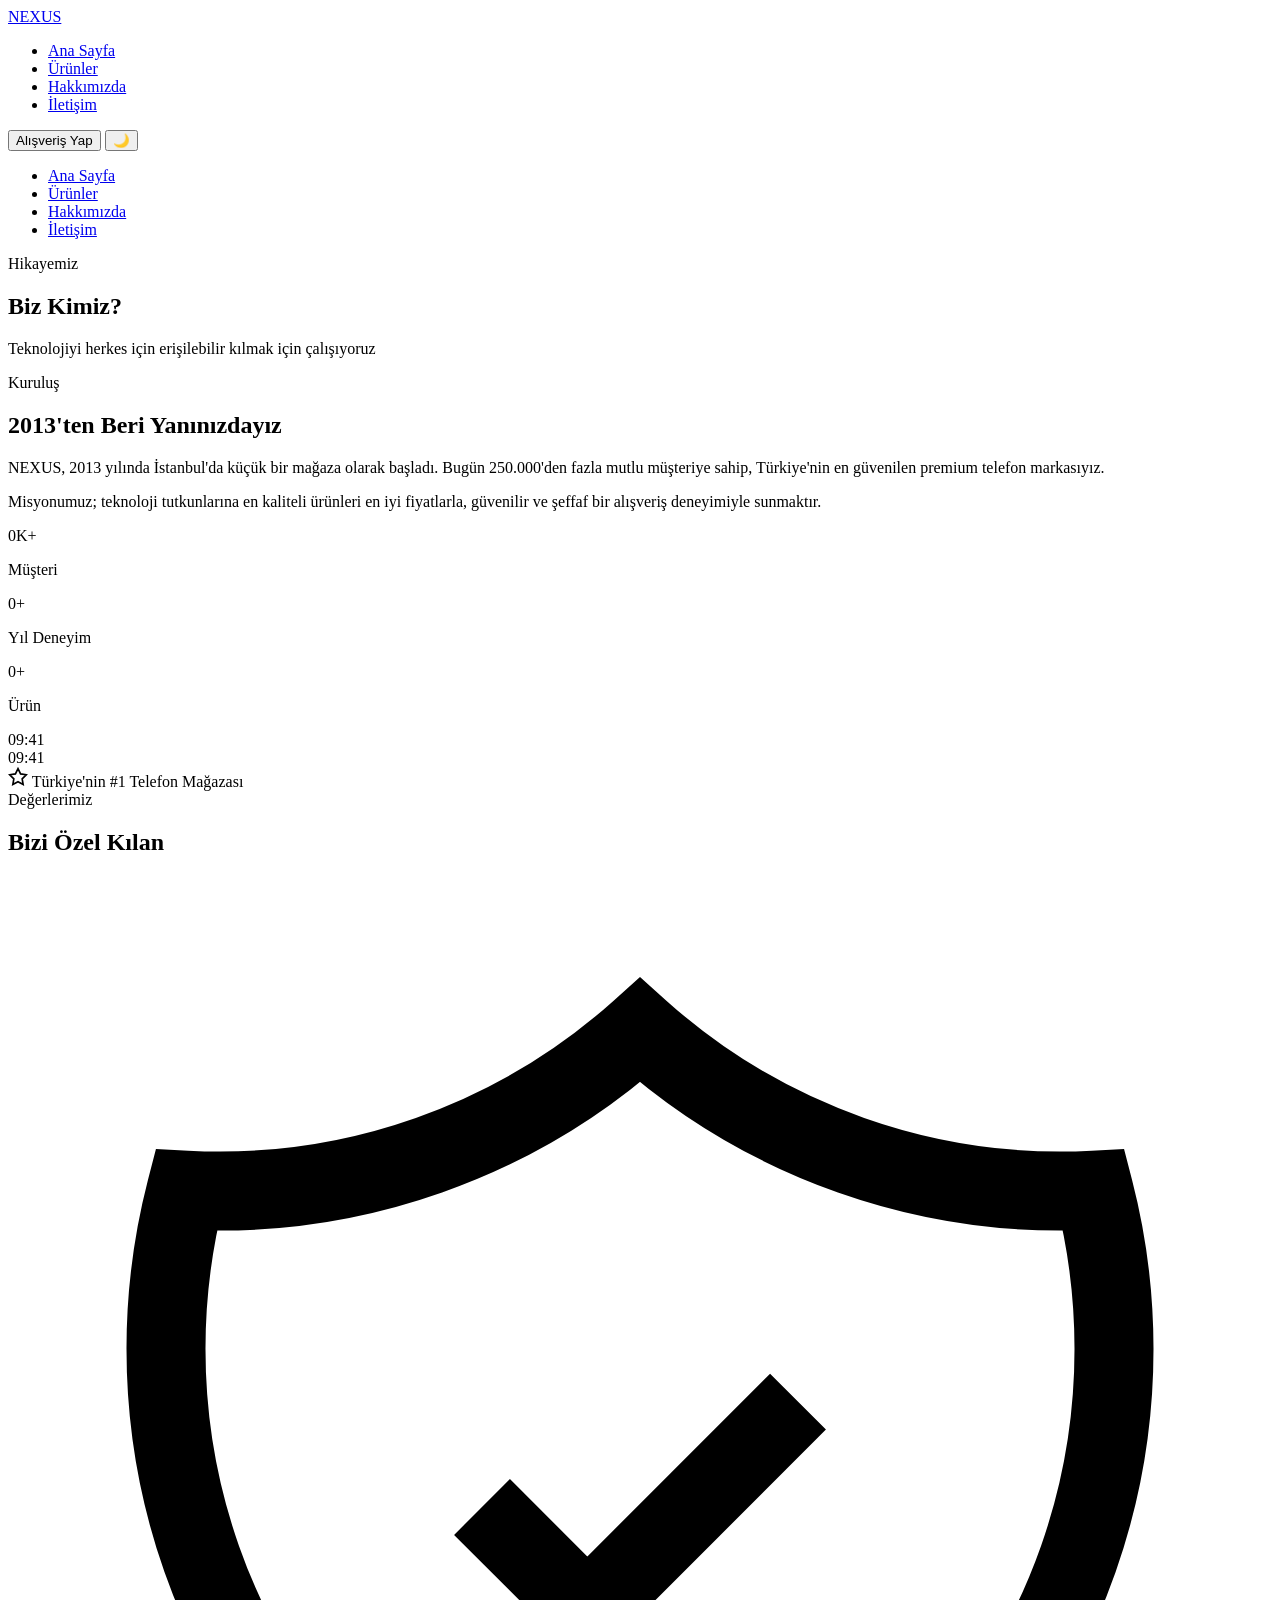
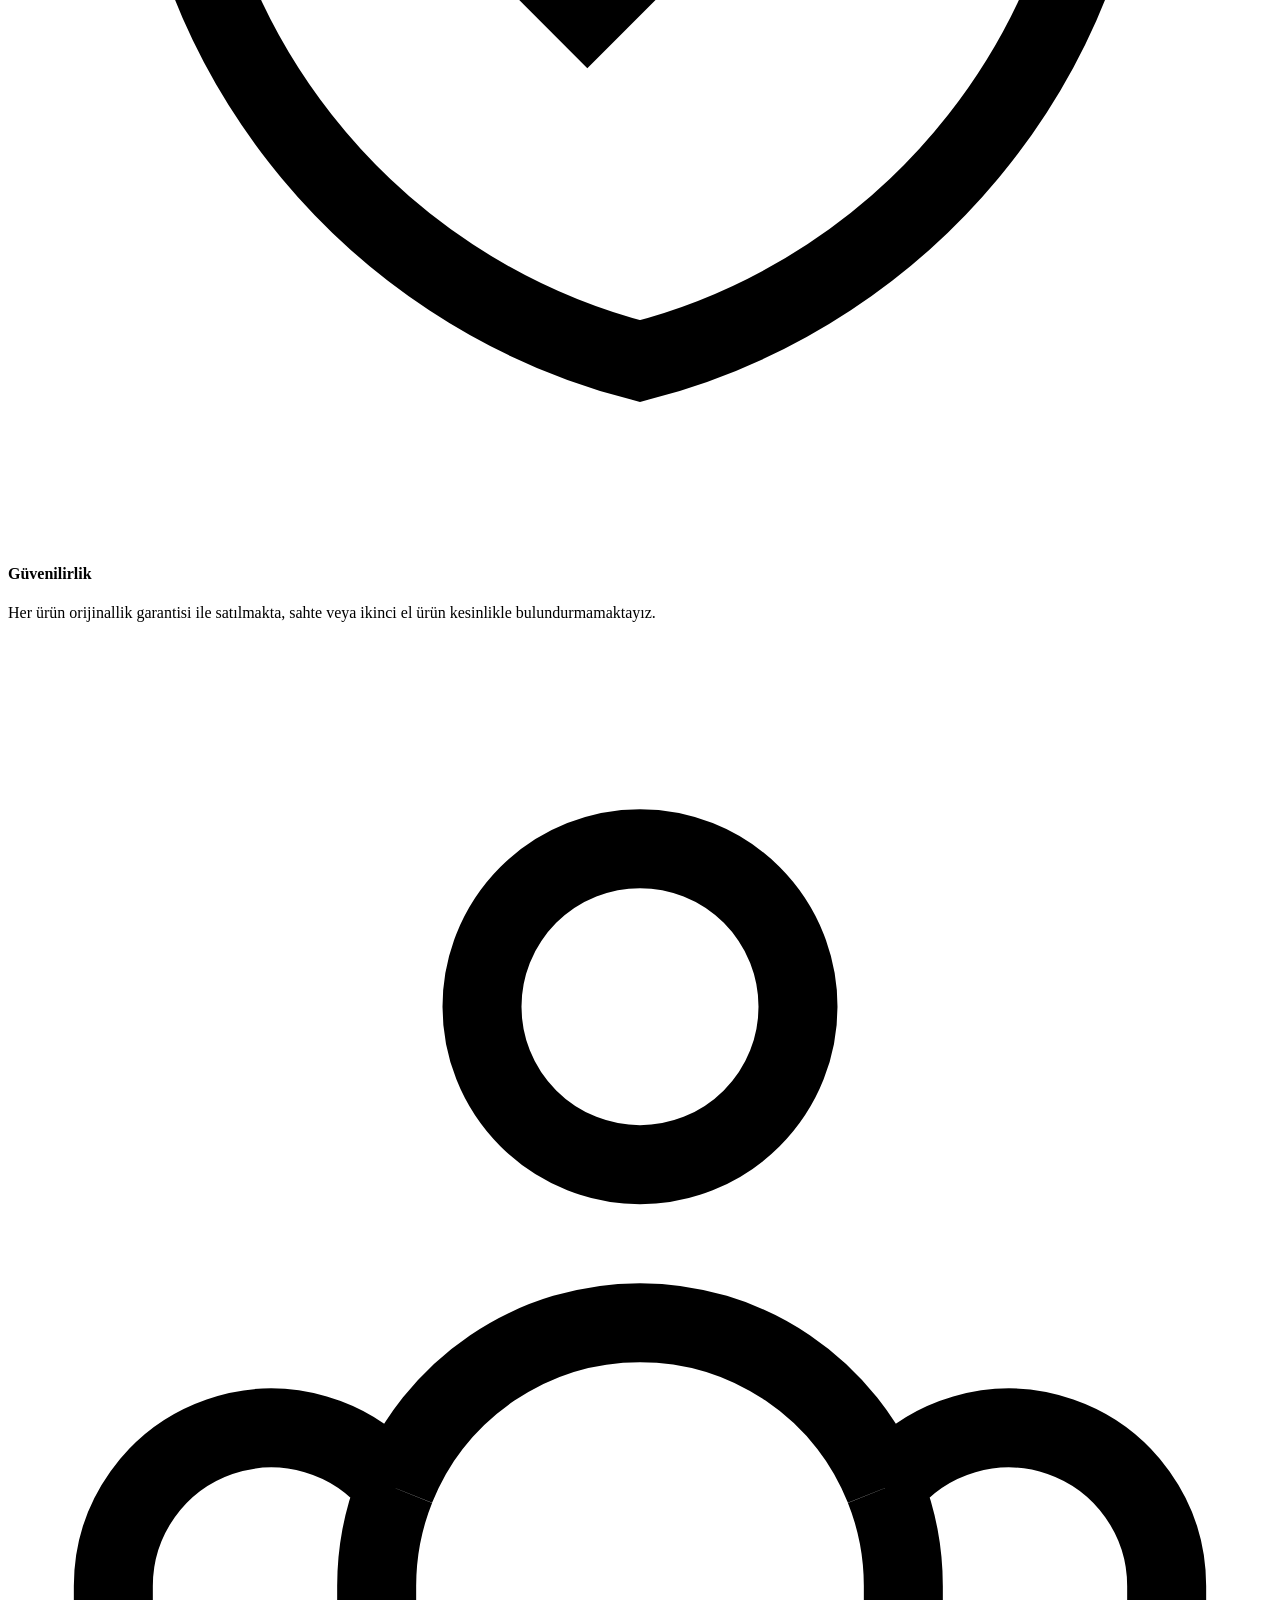
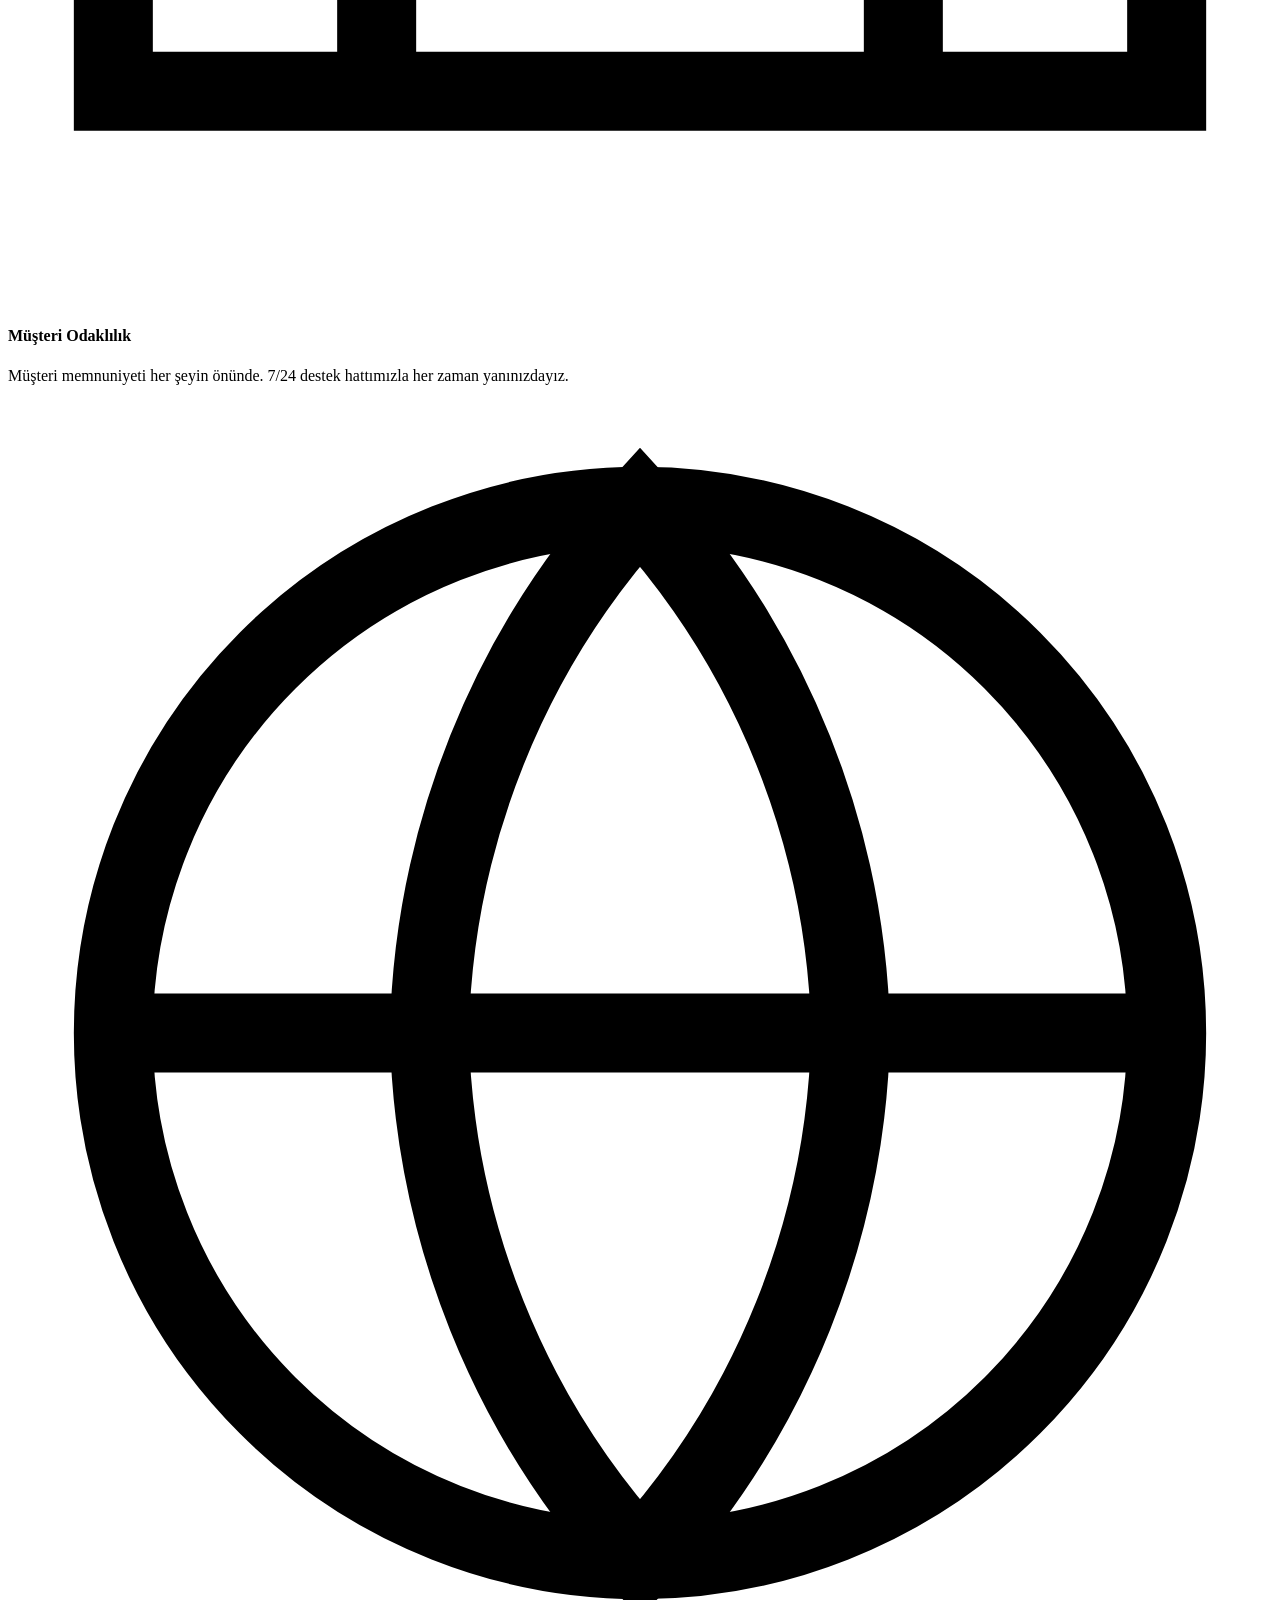
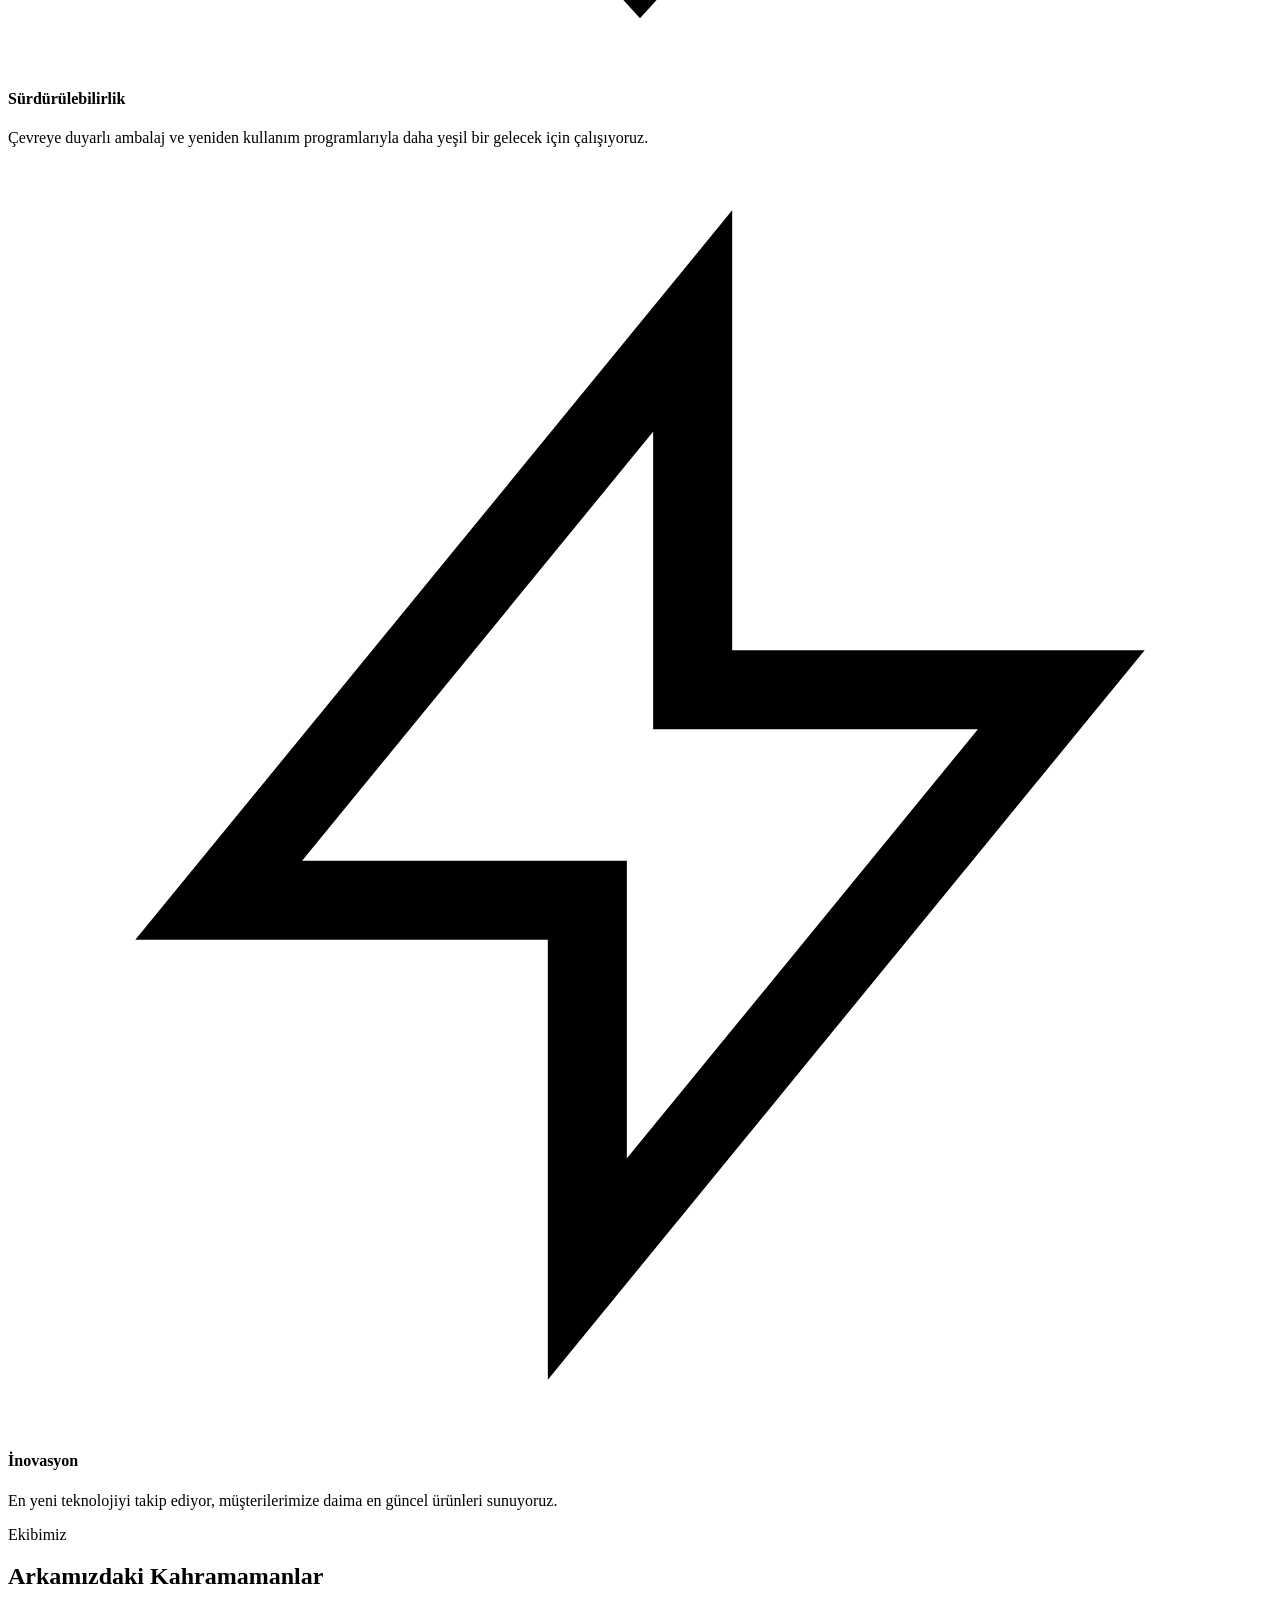
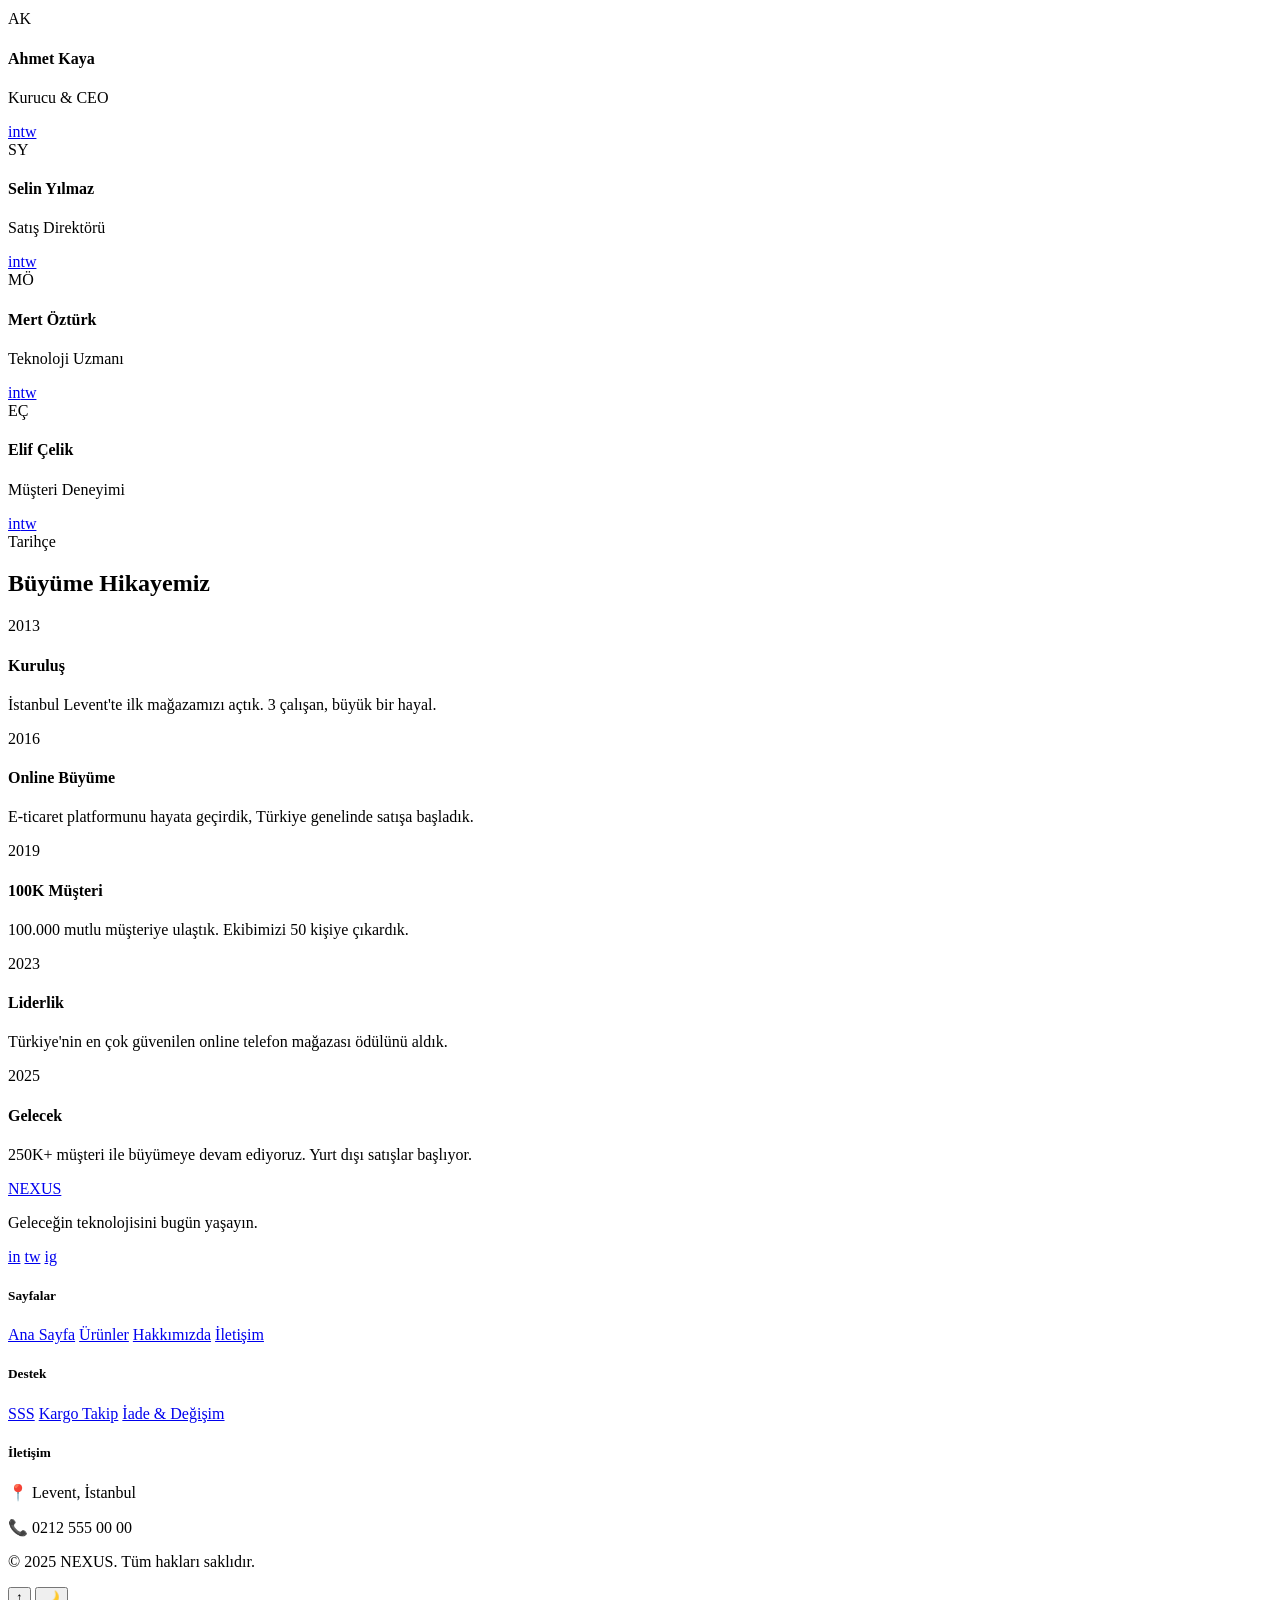
==== commit cf0e63cf: "Add files via upload" ====
--- a/about.html
+++ b/about.html
@@ -7,7 +7,7 @@
   
   <link href="https://fonts.googleapis.com/css2?family=Syne:wght@400;600;700;800&family=DM+Sans:ital,wght@0,300;0,400;0,500;1,300&display=swap" rel="stylesheet"/>
 
-  <link rel="stylesheet" href="assests/css/style.css"/>
+  <link rel="stylesheet" href="style.css"/>
 </head>
 <body>
 <div class="cursor" id="cursor"></div>
@@ -281,6 +281,6 @@
 <!-- YUKARIYA ÇIK + DARK MODE -->
 <button class="back-to-top" id="back-to-top" title="Yukarı Çık">↑</button>
 <button class="dark-mode-btn" title="Tema Değiştir">🌙</button>
-  <script src="assests/js/script.js"></script>
+  <script src="script.js"></script>
 </body>
 </html>
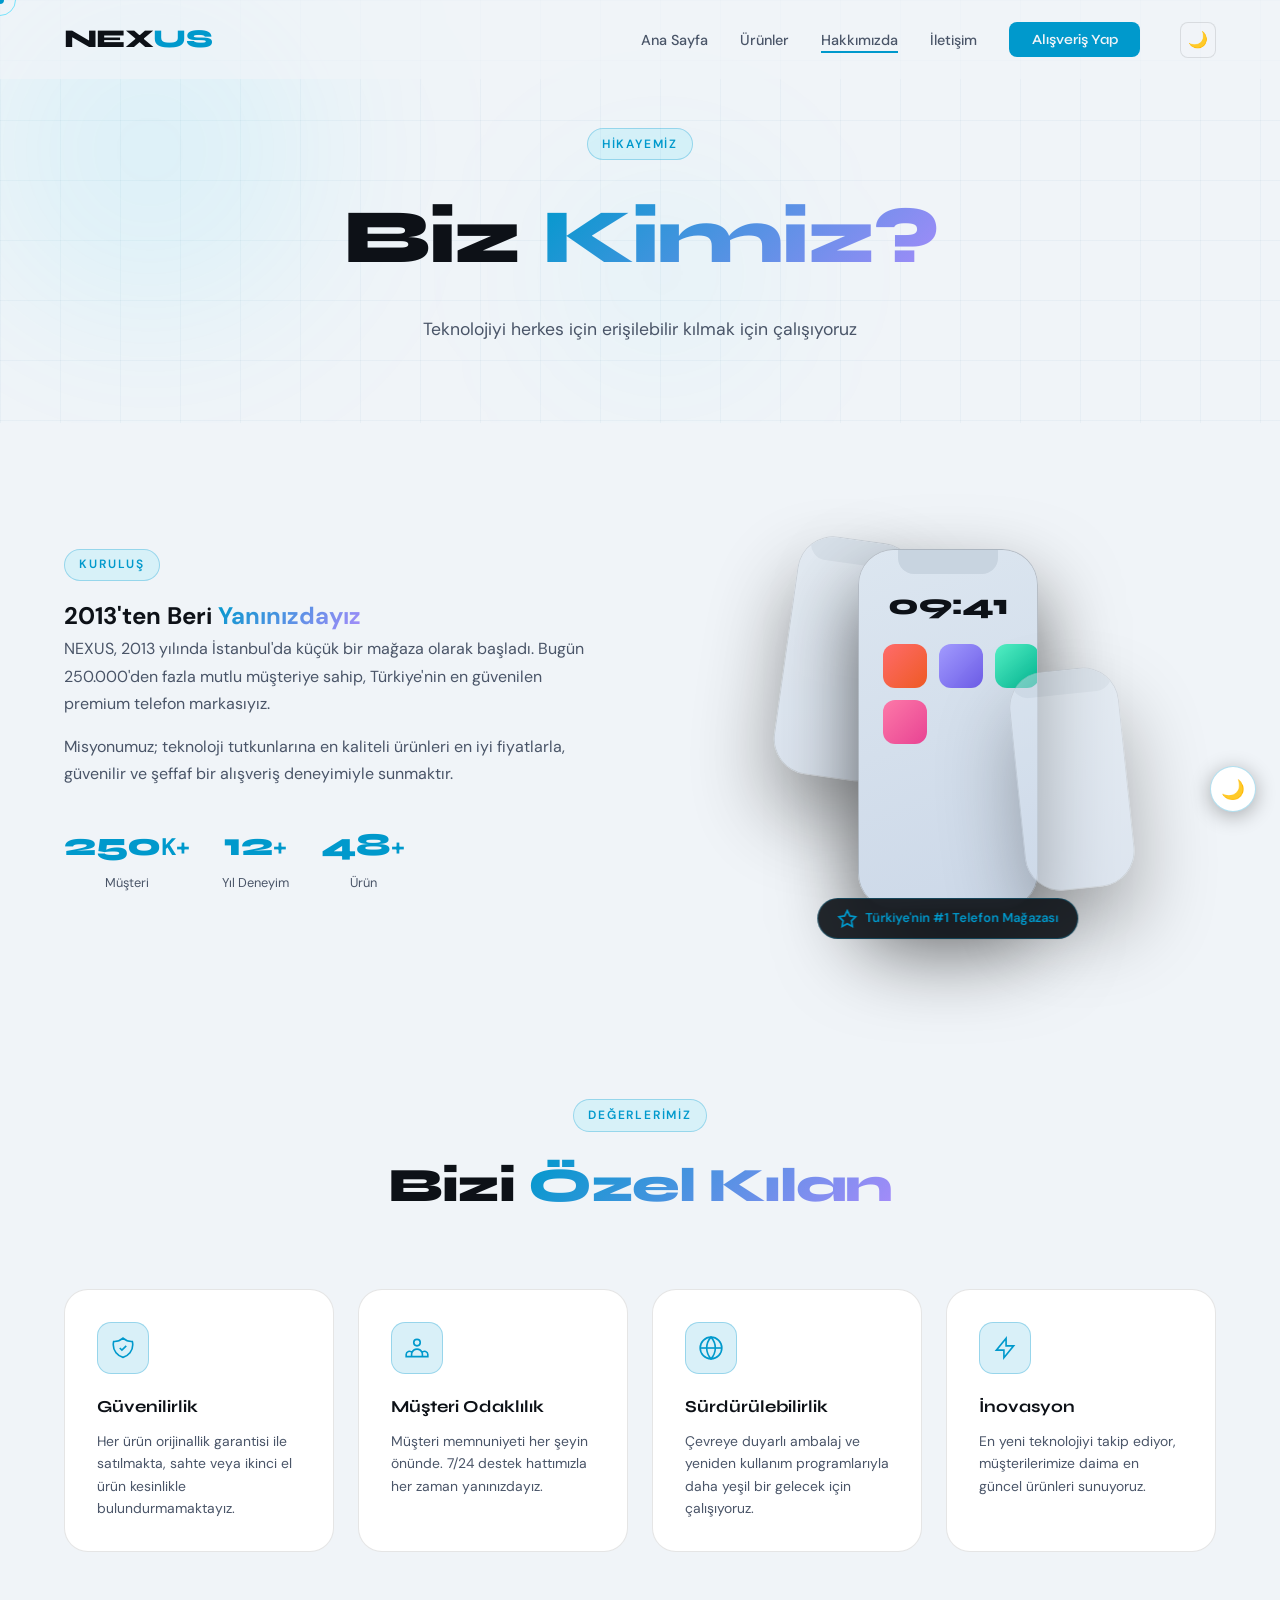
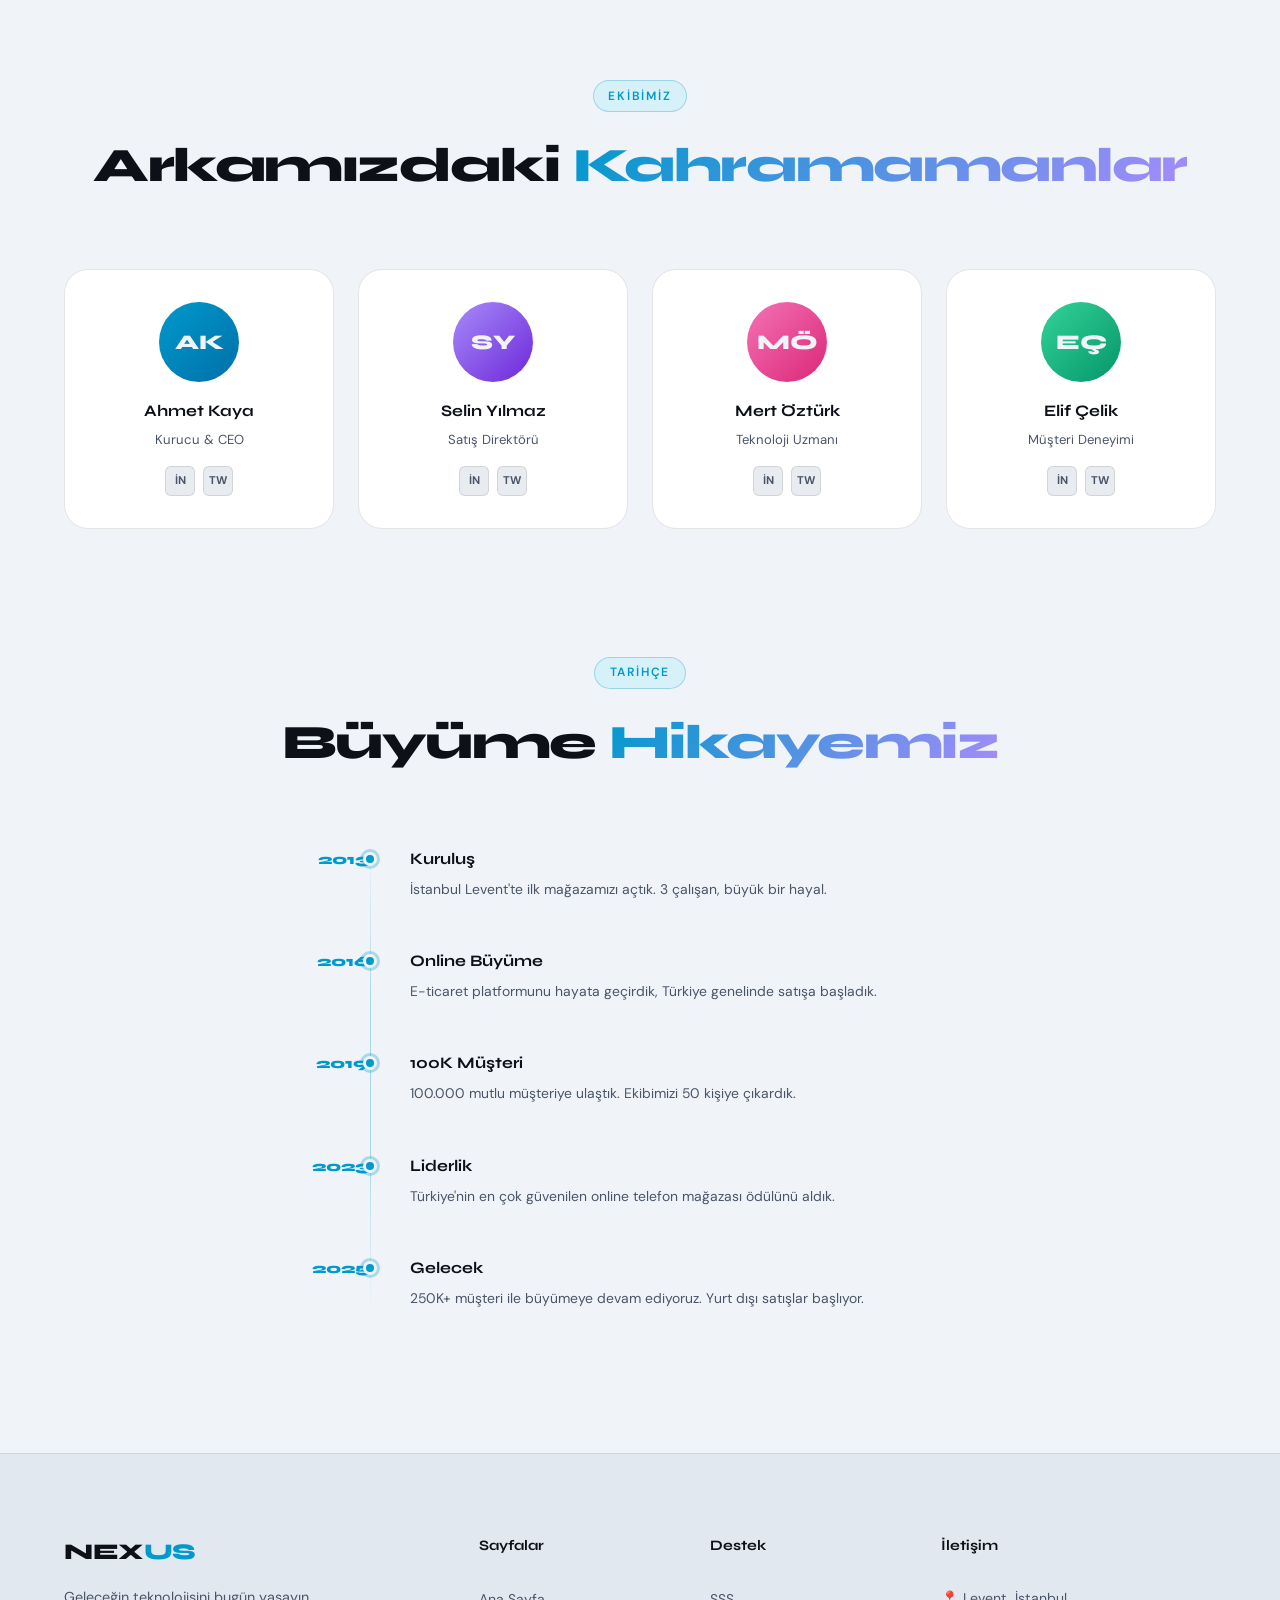
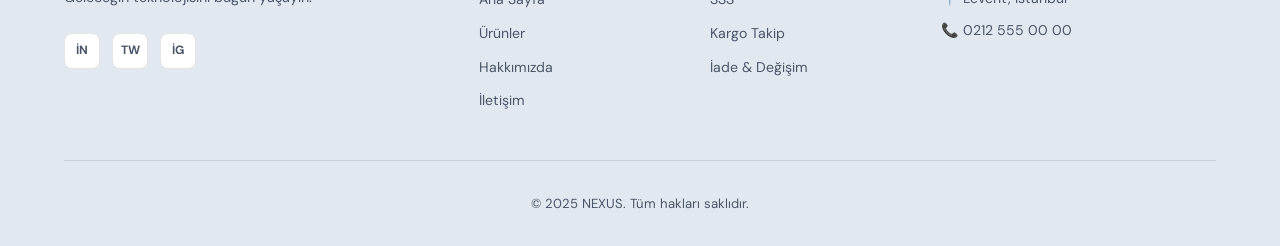
==== commit 2b42be2e: "Add files via upload" ====
--- a/about.html
+++ b/about.html
@@ -2,6 +2,7 @@
 <html lang="tr">
 <head>
   <meta charset="UTF-8"/>
+  <link rel="icon" href="favicon.svg" type="image/svg+xml"/>
   <meta name="viewport" content="width=device-width, initial-scale=1.0"/>
   <title>Hakkımızda — NEXUS</title>
   
--- a/style.css
+++ b/style.css
@@ -0,0 +1,3130 @@
+/* =============================================
+   NEXUS — Premium Phone Store
+   Style Sheet
+   ============================================= */
+
+/* --- IMPORTS & VARIABLES --- */
+@import url('https://fonts.googleapis.com/css2?family=Syne:wght@400;600;700;800&family=DM+Sans:ital,wght@0,300;0,400;0,500;1,300&display=swap');
+
+:root {
+  --bg: #060810;
+  --bg-card: #0d1117;
+  --bg-card-2: #111827;
+  --accent: #00d4ff;
+  --accent-2: #7c3aed;
+  --accent-glow: rgba(0, 212, 255, 0.15);
+  --text: #f0f4f8;
+  --text-muted: #8892a4;
+  --border: rgba(255,255,255,0.07);
+  --border-accent: rgba(0, 212, 255, 0.25);
+  --radius: 16px;
+  --radius-lg: 24px;
+  --font-display: 'Syne', sans-serif;
+  --font-body: 'DM Sans', sans-serif;
+  --transition: 0.35s cubic-bezier(0.4, 0, 0.2, 1);
+  --shadow-glow: 0 0 40px rgba(0, 212, 255, 0.12);
+}
+
+/* --- RESET --- */
+*, *::before, *::after { box-sizing: border-box; margin: 0; padding: 0; }
+html { scroll-behavior: smooth; }
+
+body {
+  font-family: var(--font-body);
+  background: var(--bg);
+  color: var(--text);
+  overflow-x: hidden;
+  line-height: 1.6;
+  cursor: none;
+}
+
+a { text-decoration: none; color: inherit; }
+ul { list-style: none; }
+img { max-width: 100%; display: block; }
+button { cursor: none; font-family: var(--font-body); border: none; outline: none; }
+
+/* --- CUSTOM CURSOR --- */
+.cursor {
+  width: 8px; height: 8px;
+  background: var(--accent);
+  border-radius: 50%;
+  position: fixed;
+  top: 0; left: 0;
+  pointer-events: none;
+  z-index: 9999;
+  transform: translate(-50%, -50%);
+  transition: background 0.2s;
+}
+
+.cursor-follower {
+  width: 32px; height: 32px;
+  border: 1.5px solid rgba(0, 212, 255, 0.5);
+  border-radius: 50%;
+  position: fixed;
+  top: 0; left: 0;
+  pointer-events: none;
+  z-index: 9998;
+  transform: translate(-50%, -50%);
+  transition: transform 0.08s linear, width 0.3s, height 0.3s, border-color 0.3s;
+}
+
+body:has(a:hover) .cursor-follower,
+body:has(button:hover) .cursor-follower {
+  width: 48px; height: 48px;
+  border-color: var(--accent);
+  background: rgba(0, 212, 255, 0.05);
+}
+
+/* --- SCROLLBAR --- */
+::-webkit-scrollbar { width: 6px; }
+::-webkit-scrollbar-track { background: var(--bg); }
+::-webkit-scrollbar-thumb { background: var(--border-accent); border-radius: 3px; }
+
+/* =============================================
+   NAVBAR
+   ============================================= */
+.navbar {
+  position: fixed; top: 0; left: 0; right: 0;
+  z-index: 1000;
+  padding: 1.2rem 5%;
+  display: flex;
+  align-items: center;
+  gap: 2rem;
+  background: transparent;
+  transition: background var(--transition), box-shadow var(--transition);
+}
+
+.navbar.scrolled {
+  background: rgba(6, 8, 16, 0.85);
+  backdrop-filter: blur(20px);
+  box-shadow: 0 1px 0 var(--border);
+}
+
+.logo {
+  font-family: var(--font-display);
+  font-size: 1.6rem;
+  font-weight: 800;
+  letter-spacing: -0.02em;
+  color: var(--text);
+}
+.logo span { color: var(--accent); }
+
+.nav-links {
+  display: flex;
+  gap: 2rem;
+  margin-left: auto;
+}
+
+.nav-links a {
+  font-size: 0.9rem;
+  font-weight: 500;
+  color: var(--text-muted);
+  position: relative;
+  transition: color var(--transition);
+  padding-bottom: 2px;
+}
+
+.nav-links a::after {
+  content: '';
+  position: absolute; bottom: -2px; left: 0;
+  width: 0; height: 1.5px;
+  background: var(--accent);
+  transition: width var(--transition);
+}
+
+.nav-links a:hover,
+.nav-links a.active { color: var(--text); }
+.nav-links a:hover::after,
+.nav-links a.active::after { width: 100%; }
+
+.nav-cta {
+  background: var(--accent);
+  color: var(--bg);
+  padding: 0.55rem 1.4rem;
+  border-radius: 8px;
+  font-size: 0.88rem;
+  font-weight: 600;
+  font-family: var(--font-display);
+  transition: all var(--transition);
+  white-space: nowrap;
+}
+
+.nav-cta:hover {
+  background: #fff;
+  transform: translateY(-1px);
+  box-shadow: 0 8px 24px rgba(0,212,255,0.3);
+}
+
+.burger {
+  display: none;
+  flex-direction: column;
+  gap: 5px;
+  cursor: none;
+  margin-left: auto;
+}
+
+.burger span {
+  display: block;
+  width: 24px; height: 2px;
+  background: var(--text);
+  border-radius: 2px;
+  transition: var(--transition);
+}
+
+/* Mobile Menu */
+.mobile-menu {
+  position: fixed;
+  top: 0; left: 0; right: 0; bottom: 0;
+  background: rgba(6, 8, 16, 0.97);
+  backdrop-filter: blur(20px);
+  z-index: 999;
+  display: flex;
+  align-items: center;
+  justify-content: center;
+  transform: translateX(100%);
+  transition: transform 0.4s cubic-bezier(0.4, 0, 0.2, 1);
+}
+
+.mobile-menu.open { transform: translateX(0); }
+
+.mobile-menu ul {
+  display: flex;
+  flex-direction: column;
+  gap: 2.5rem;
+  text-align: center;
+}
+
+.mobile-menu a {
+  font-family: var(--font-display);
+  font-size: 2.5rem;
+  font-weight: 700;
+  color: var(--text-muted);
+  transition: color var(--transition);
+}
+
+.mobile-menu a:hover { color: var(--accent); }
+
+/* =============================================
+   HERO
+   ============================================= */
+.hero {
+  min-height: 100vh;
+  display: flex;
+  align-items: center;
+  padding: 6rem 5% 4rem;
+  position: relative;
+  gap: 4rem;
+}
+
+.hero-bg {
+  position: absolute;
+  inset: 0;
+  overflow: hidden;
+  pointer-events: none;
+}
+
+.orb {
+  position: absolute;
+  border-radius: 50%;
+  filter: blur(80px);
+  animation: orbFloat 8s ease-in-out infinite;
+}
+
+.orb-1 {
+  width: 500px; height: 500px;
+  background: radial-gradient(circle, rgba(0,212,255,0.12), transparent 70%);
+  top: -100px; left: -100px;
+  animation-delay: 0s;
+}
+
+.orb-2 {
+  width: 400px; height: 400px;
+  background: radial-gradient(circle, rgba(124,58,237,0.12), transparent 70%);
+  top: 50%; right: -100px;
+  animation-delay: 2s;
+}
+
+.orb-3 {
+  width: 300px; height: 300px;
+  background: radial-gradient(circle, rgba(0,212,255,0.08), transparent 70%);
+  bottom: 0; left: 40%;
+  animation-delay: 4s;
+}
+
+@keyframes orbFloat {
+  0%, 100% { transform: translate(0, 0) scale(1); }
+  33% { transform: translate(30px, -30px) scale(1.05); }
+  66% { transform: translate(-20px, 20px) scale(0.95); }
+}
+
+.grid-overlay {
+  position: absolute;
+  inset: 0;
+  background-image:
+    linear-gradient(rgba(0,212,255,0.03) 1px, transparent 1px),
+    linear-gradient(90deg, rgba(0,212,255,0.03) 1px, transparent 1px);
+  background-size: 60px 60px;
+}
+
+.hero-content {
+  flex: 1;
+  max-width: 600px;
+  position: relative;
+  z-index: 2;
+}
+
+.hero-tag {
+  display: inline-block;
+  background: rgba(0,212,255,0.1);
+  border: 1px solid var(--border-accent);
+  color: var(--accent);
+  font-size: 0.8rem;
+  font-weight: 600;
+  letter-spacing: 0.15em;
+  text-transform: uppercase;
+  padding: 0.4rem 1rem;
+  border-radius: 50px;
+  margin-bottom: 1.5rem;
+}
+
+.hero-title {
+  font-family: var(--font-display);
+  font-size: clamp(3rem, 6vw, 5rem);
+  font-weight: 800;
+  line-height: 1.05;
+  letter-spacing: -0.03em;
+  margin-bottom: 1.5rem;
+}
+
+.gradient-text {
+  background: linear-gradient(135deg, var(--accent), #a78bfa);
+  -webkit-background-clip: text;
+  -webkit-text-fill-color: transparent;
+  background-clip: text;
+}
+
+.hero-sub {
+  font-size: 1.1rem;
+  color: var(--text-muted);
+  max-width: 480px;
+  margin-bottom: 2.5rem;
+  line-height: 1.7;
+}
+
+.hero-btns {
+  display: flex;
+  gap: 1rem;
+  flex-wrap: wrap;
+  margin-bottom: 3rem;
+}
+
+.btn-primary {
+  background: var(--accent);
+  color: var(--bg);
+  padding: 0.85rem 2rem;
+  border-radius: 10px;
+  font-family: var(--font-display);
+  font-weight: 700;
+  font-size: 0.95rem;
+  transition: all var(--transition);
+  display: inline-block;
+}
+
+.btn-primary:hover {
+  background: #fff;
+  transform: translateY(-3px);
+  box-shadow: 0 16px 40px rgba(0,212,255,0.3);
+}
+
+.btn-ghost {
+  background: transparent;
+  border: 1.5px solid var(--border-accent);
+  color: var(--text);
+  padding: 0.85rem 2rem;
+  border-radius: 10px;
+  font-family: var(--font-display);
+  font-weight: 600;
+  font-size: 0.95rem;
+  transition: all var(--transition);
+  display: inline-block;
+}
+
+.btn-ghost:hover {
+  border-color: var(--accent);
+  color: var(--accent);
+  background: var(--accent-glow);
+}
+
+.hero-stats {
+  display: flex;
+  align-items: center;
+  gap: 2rem;
+}
+
+.stat { text-align: center; }
+.stat .stat-num {
+  font-family: var(--font-display);
+  font-size: 2rem;
+  font-weight: 800;
+  color: var(--accent);
+}
+.stat span { font-size: 1.5rem; font-weight: 700; color: var(--accent); }
+.stat p { font-size: 0.8rem; color: var(--text-muted); margin-top: 2px; }
+.stat-divider { width: 1px; height: 40px; background: var(--border); }
+
+/* PHONE MOCKUP */
+.hero-phone {
+  flex: 0 0 auto;
+  position: relative;
+  z-index: 2;
+  display: flex;
+  align-items: center;
+  justify-content: center;
+}
+
+.phone-glow {
+  position: absolute;
+  width: 300px; height: 300px;
+  background: radial-gradient(circle, rgba(0,212,255,0.2), transparent 70%);
+  border-radius: 50%;
+  filter: blur(40px);
+  animation: pulse 3s ease-in-out infinite;
+}
+
+@keyframes pulse {
+  0%, 100% { transform: scale(1); opacity: 0.7; }
+  50% { transform: scale(1.1); opacity: 1; }
+}
+
+.phone-mockup {
+  width: 220px;
+  height: 440px;
+  background: linear-gradient(145deg, #1a1f2e, #0d1117);
+  border-radius: 36px;
+  border: 1.5px solid rgba(255,255,255,0.1);
+  overflow: hidden;
+  position: relative;
+  box-shadow: 0 40px 80px rgba(0,0,0,0.6), inset 0 1px 0 rgba(255,255,255,0.1);
+  animation: phoneFloat 4s ease-in-out infinite;
+}
+
+@keyframes phoneFloat {
+  0%, 100% { transform: translateY(0) rotate(-2deg); }
+  50% { transform: translateY(-15px) rotate(-2deg); }
+}
+
+.phone-screen {
+  width: 100%; height: 100%;
+  background: linear-gradient(160deg, #0d1117, #0a0e1a);
+  border-radius: 34px;
+  overflow: hidden;
+  position: relative;
+}
+
+.phone-notch {
+  width: 100px; height: 24px;
+  background: #0d1117;
+  border-radius: 0 0 16px 16px;
+  margin: 0 auto;
+  position: relative;
+  z-index: 2;
+}
+
+.phone-ui {
+  padding: 0.5rem 1rem;
+}
+
+.phone-time {
+  font-family: var(--font-display);
+  font-size: 1.8rem;
+  font-weight: 800;
+  color: var(--text);
+  text-align: center;
+  margin-bottom: 1rem;
+}
+
+.phone-icons {
+  display: flex;
+  justify-content: center;
+  gap: 1rem;
+  margin-bottom: 2rem;
+}
+
+.phone-icon {
+  width: 6px; height: 6px;
+  border-radius: 50%;
+  background: var(--accent);
+  opacity: 0.6;
+}
+
+.phone-app-grid {
+  display: grid;
+  grid-template-columns: repeat(3, 1fr);
+  gap: 0.75rem;
+  padding: 0 0.5rem;
+}
+
+.app-icon {
+  width: 44px; height: 44px;
+  border-radius: 12px;
+  animation: appPulse 3s ease-in-out infinite;
+}
+
+.app-icon:nth-child(2) { animation-delay: 0.3s; }
+.app-icon:nth-child(3) { animation-delay: 0.6s; }
+.app-icon:nth-child(4) { animation-delay: 0.9s; }
+.app-icon:nth-child(5) { animation-delay: 1.2s; }
+.app-icon:nth-child(6) { animation-delay: 1.5s; }
+
+@keyframes appPulse {
+  0%, 100% { transform: scale(1); }
+  50% { transform: scale(1.05); }
+}
+
+.floating-badge {
+  position: absolute;
+  background: rgba(13, 17, 23, 0.9);
+  backdrop-filter: blur(12px);
+  border: 1px solid var(--border-accent);
+  padding: 0.5rem 1rem;
+  border-radius: 50px;
+  font-size: 0.8rem;
+  font-weight: 600;
+  color: var(--accent);
+  display: flex;
+  align-items: center;
+  gap: 0.4rem;
+  animation: badgeFloat 3s ease-in-out infinite;
+}
+
+.badge-1 { top: 20px; right: -40px; animation-delay: 0.5s; }
+.badge-2 { bottom: 60px; left: -50px; animation-delay: 1.5s; }
+
+@keyframes badgeFloat {
+  0%, 100% { transform: translateY(0); }
+  50% { transform: translateY(-8px); }
+}
+
+/* =============================================
+   MARQUEE
+   ============================================= */
+.marquee-section {
+  overflow: hidden;
+  padding: 1.2rem 0;
+  background: rgba(0,212,255,0.04);
+  border-top: 1px solid var(--border);
+  border-bottom: 1px solid var(--border);
+}
+
+.marquee-track {
+  display: flex;
+  gap: 2rem;
+  animation: marquee 20s linear infinite;
+  white-space: nowrap;
+}
+
+.marquee-track span {
+  font-family: var(--font-display);
+  font-size: 0.9rem;
+  font-weight: 600;
+  color: var(--text-muted);
+  letter-spacing: 0.05em;
+}
+
+.marquee-track .dot { color: var(--accent); font-size: 0.7rem; }
+
+@keyframes marquee {
+  from { transform: translateX(0); }
+  to { transform: translateX(-50%); }
+}
+
+/* =============================================
+   SECTIONS COMMON
+   ============================================= */
+.section-header {
+  text-align: center;
+  margin-bottom: 4rem;
+}
+
+.section-tag {
+  display: inline-block;
+  background: rgba(0,212,255,0.1);
+  border: 1px solid var(--border-accent);
+  color: var(--accent);
+  font-size: 0.75rem;
+  font-weight: 600;
+  letter-spacing: 0.15em;
+  text-transform: uppercase;
+  padding: 0.35rem 0.9rem;
+  border-radius: 50px;
+  margin-bottom: 1rem;
+}
+
+.section-title {
+  font-family: var(--font-display);
+  font-size: clamp(2rem, 4vw, 3rem);
+  font-weight: 800;
+  letter-spacing: -0.03em;
+  margin-bottom: 1rem;
+}
+
+.section-sub {
+  color: var(--text-muted);
+  max-width: 500px;
+  margin: 0 auto;
+  line-height: 1.7;
+}
+
+/* =============================================
+   PRODUCT CARDS
+   ============================================= */
+.featured { padding: 6rem 5%; }
+
+.products-grid, .shop-grid {
+  display: grid;
+  grid-template-columns: repeat(auto-fill, minmax(280px, 1fr));
+  gap: 1.5rem;
+  margin-bottom: 3rem;
+}
+
+.product-card {
+  background: var(--bg-card);
+  border: 1px solid var(--border);
+  border-radius: var(--radius-lg);
+  overflow: hidden;
+  position: relative;
+  transition: all var(--transition);
+  group: true;
+}
+
+.product-card:hover {
+  border-color: var(--border-accent);
+  transform: translateY(-6px);
+  box-shadow: 0 24px 60px rgba(0,0,0,0.4), var(--shadow-glow);
+}
+
+.product-card.featured-card {
+  border-color: rgba(0,212,255,0.2);
+  background: linear-gradient(145deg, #0d1117, #111827);
+}
+
+.card-badge {
+  position: absolute;
+  top: 1rem; left: 1rem;
+  background: var(--accent);
+  color: var(--bg);
+  font-size: 0.7rem;
+  font-weight: 700;
+  letter-spacing: 0.05em;
+  padding: 0.25rem 0.7rem;
+  border-radius: 50px;
+  z-index: 2;
+}
+
+.card-badge.hot {
+  background: linear-gradient(135deg, #ff6b6b, #ee5a24);
+  color: #fff;
+}
+
+.card-badge.sale {
+  background: linear-gradient(135deg, #a29bfe, #6c5ce7);
+  color: #fff;
+}
+
+.card-img {
+  height: 200px;
+  display: flex;
+  align-items: center;
+  justify-content: center;
+  padding: 1.5rem;
+  background: linear-gradient(145deg, rgba(0,212,255,0.03), transparent);
+  position: relative;
+  overflow: hidden;
+}
+
+.card-img::before {
+  content: '';
+  position: absolute;
+  bottom: 0; left: 50%; transform: translateX(-50%);
+  width: 120px; height: 60px;
+  background: radial-gradient(ellipse, rgba(0,212,255,0.15), transparent 70%);
+  border-radius: 50%;
+}
+
+/* Phone Silhouettes */
+.phone-silhouette {
+  width: 80px; height: 160px;
+  border-radius: 16px;
+  position: relative;
+  transition: transform var(--transition);
+}
+
+.product-card:hover .phone-silhouette { transform: scale(1.05) translateY(-5px); }
+
+.phone-silhouette::before {
+  content: '';
+  position: absolute;
+  inset: 0;
+  border-radius: 16px;
+  border: 2px solid rgba(255,255,255,0.15);
+}
+
+.phone-silhouette::after {
+  content: '';
+  position: absolute;
+  top: 10px; left: 50%; transform: translateX(-50%);
+  width: 30px; height: 5px;
+  background: rgba(255,255,255,0.2);
+  border-radius: 3px;
+}
+
+.iphone {
+  background: linear-gradient(145deg, #1a1f30, #0d1117);
+  box-shadow: inset 0 1px 0 rgba(255,255,255,0.1), 0 20px 40px rgba(0,0,0,0.4);
+}
+
+.samsung {
+  background: linear-gradient(145deg, #1a2030, #0a0f1a);
+  box-shadow: inset 0 1px 0 rgba(0,212,255,0.15), 0 20px 40px rgba(0,0,0,0.4);
+}
+
+.google {
+  background: linear-gradient(145deg, #1f1a30, #110a1a);
+  box-shadow: inset 0 1px 0 rgba(124,58,237,0.2), 0 20px 40px rgba(0,0,0,0.4);
+}
+
+.xiaomi {
+  background: linear-gradient(145deg, #2a1010, #1a0808);
+  box-shadow: inset 0 1px 0 rgba(255,100,100,0.15), 0 20px 40px rgba(0,0,0,0.4);
+}
+
+.card-info { padding: 1.25rem; }
+
+.card-brand {
+  font-size: 0.75rem;
+  font-weight: 600;
+  letter-spacing: 0.1em;
+  text-transform: uppercase;
+  color: var(--accent);
+  margin-bottom: 0.3rem;
+}
+
+.card-name {
+  font-family: var(--font-display);
+  font-size: 1.05rem;
+  font-weight: 700;
+  margin-bottom: 0.75rem;
+  line-height: 1.3;
+}
+
+.card-specs {
+  display: flex;
+  gap: 0.4rem;
+  flex-wrap: wrap;
+  margin-bottom: 1rem;
+}
+
+.card-specs span {
+  background: rgba(255,255,255,0.05);
+  border: 1px solid var(--border);
+  color: var(--text-muted);
+  font-size: 0.7rem;
+  padding: 0.2rem 0.6rem;
+  border-radius: 50px;
+}
+
+.card-footer {
+  display: flex;
+  align-items: center;
+  justify-content: space-between;
+  margin-top: auto;
+}
+
+.card-price {
+  font-family: var(--font-display);
+  font-size: 1.2rem;
+  font-weight: 800;
+  color: var(--text);
+}
+
+.card-btn {
+  background: var(--accent);
+  color: var(--bg);
+  padding: 0.5rem 1.2rem;
+  border-radius: 8px;
+  font-size: 0.82rem;
+  font-weight: 700;
+  font-family: var(--font-display);
+  transition: all var(--transition);
+}
+
+.card-btn:hover {
+  background: #fff;
+  transform: scale(1.03);
+  box-shadow: 0 8px 20px rgba(0,212,255,0.3);
+}
+
+.view-all { text-align: center; }
+
+/* =============================================
+   FEATURES
+   ============================================= */
+.features {
+  padding: 6rem 5%;
+  background: linear-gradient(180deg, transparent, rgba(0,212,255,0.02), transparent);
+}
+
+.features-container {
+  display: grid;
+  grid-template-columns: 1fr 1fr;
+  gap: 5rem;
+  align-items: center;
+  max-width: 1200px;
+  margin: 0 auto;
+}
+
+.features-text .section-title { text-align: left; }
+.features-text .section-sub { text-align: left; margin: 0 0 2rem; }
+
+.features-grid {
+  display: grid;
+  grid-template-columns: 1fr 1fr;
+  gap: 1.25rem;
+}
+
+.feature-item {
+  background: var(--bg-card);
+  border: 1px solid var(--border);
+  border-radius: var(--radius);
+  padding: 1.5rem;
+  display: flex;
+  gap: 1rem;
+  align-items: flex-start;
+  transition: all var(--transition);
+}
+
+.feature-item:hover {
+  border-color: var(--border-accent);
+  background: var(--bg-card-2);
+  transform: translateY(-3px);
+}
+
+.feature-icon {
+  flex-shrink: 0;
+  width: 44px; height: 44px;
+  background: var(--accent-glow);
+  border: 1px solid var(--border-accent);
+  border-radius: 10px;
+  display: flex;
+  align-items: center;
+  justify-content: center;
+}
+
+.feature-icon svg { width: 22px; height: 22px; color: var(--accent); }
+
+.feature-item h4 {
+  font-family: var(--font-display);
+  font-size: 0.95rem;
+  font-weight: 700;
+  margin-bottom: 0.3rem;
+}
+
+.feature-item p {
+  font-size: 0.82rem;
+  color: var(--text-muted);
+  line-height: 1.5;
+}
+
+/* =============================================
+   NEWSLETTER
+   ============================================= */
+.newsletter {
+  padding: 6rem 5%;
+}
+
+.newsletter-inner {
+  max-width: 600px;
+  margin: 0 auto;
+  text-align: center;
+  background: var(--bg-card);
+  border: 1px solid var(--border-accent);
+  border-radius: var(--radius-lg);
+  padding: 4rem 3rem;
+  position: relative;
+  overflow: hidden;
+}
+
+.nl-orb {
+  position: absolute;
+  width: 400px; height: 400px;
+  background: radial-gradient(circle, rgba(0,212,255,0.08), transparent 70%);
+  top: -200px; left: 50%; transform: translateX(-50%);
+  pointer-events: none;
+}
+
+.newsletter-inner h2 {
+  font-family: var(--font-display);
+  font-size: 2.2rem;
+  font-weight: 800;
+  margin-bottom: 1rem;
+  position: relative;
+}
+
+.newsletter-inner p {
+  color: var(--text-muted);
+  margin-bottom: 2rem;
+  position: relative;
+}
+
+.nl-form {
+  display: flex;
+  gap: 0.75rem;
+  position: relative;
+}
+
+.nl-form input {
+  flex: 1;
+  background: rgba(255,255,255,0.05);
+  border: 1px solid var(--border);
+  color: var(--text);
+  padding: 0.85rem 1.25rem;
+  border-radius: 10px;
+  font-family: var(--font-body);
+  font-size: 0.9rem;
+  transition: border-color var(--transition);
+  outline: none;
+}
+
+.nl-form input:focus { border-color: var(--border-accent); }
+.nl-form input::placeholder { color: var(--text-muted); }
+
+.nl-form button {
+  background: var(--accent);
+  color: var(--bg);
+  padding: 0.85rem 1.75rem;
+  border-radius: 10px;
+  font-family: var(--font-display);
+  font-weight: 700;
+  font-size: 0.9rem;
+  transition: all var(--transition);
+  white-space: nowrap;
+}
+
+.nl-form button:hover {
+  background: #fff;
+  transform: translateY(-2px);
+  box-shadow: 0 8px 24px rgba(0,212,255,0.3);
+}
+
+.nl-success {
+  display: none;
+  color: var(--accent);
+  font-weight: 600;
+  font-size: 1rem;
+  margin-top: 1rem;
+  animation: fadeInUp 0.5s ease;
+}
+
+.nl-success.show { display: block; }
+
+/* =============================================
+   FOOTER
+   ============================================= */
+.footer {
+  padding: 5rem 5% 2rem;
+  border-top: 1px solid var(--border);
+}
+
+.footer-inner {
+  display: grid;
+  grid-template-columns: 2fr 1fr 1fr 1.5fr;
+  gap: 3rem;
+  margin-bottom: 3rem;
+}
+
+.footer-brand .logo {
+  display: inline-block;
+  margin-bottom: 1rem;
+  font-size: 1.4rem;
+}
+
+.footer-brand p {
+  color: var(--text-muted);
+  font-size: 0.9rem;
+  margin-bottom: 1.5rem;
+  line-height: 1.6;
+}
+
+.socials { display: flex; gap: 0.75rem; }
+
+.social-link {
+  width: 36px; height: 36px;
+  background: var(--bg-card);
+  border: 1px solid var(--border);
+  border-radius: 8px;
+  display: flex;
+  align-items: center;
+  justify-content: center;
+  font-size: 0.75rem;
+  font-weight: 700;
+  color: var(--text-muted);
+  text-transform: uppercase;
+  transition: all var(--transition);
+}
+
+.social-link:hover {
+  border-color: var(--border-accent);
+  color: var(--accent);
+  background: var(--accent-glow);
+}
+
+.footer-links h5,
+.footer-contact-info h5 {
+  font-family: var(--font-display);
+  font-size: 0.9rem;
+  font-weight: 700;
+  margin-bottom: 1.25rem;
+  color: var(--text);
+}
+
+.footer-links {
+  display: flex;
+  flex-direction: column;
+  gap: 0.7rem;
+}
+
+.footer-links a {
+  font-size: 0.88rem;
+  color: var(--text-muted);
+  transition: color var(--transition);
+}
+
+.footer-links a:hover { color: var(--accent); }
+
+.footer-contact-info {
+  display: flex;
+  flex-direction: column;
+  gap: 0.6rem;
+}
+
+.footer-contact-info p {
+  font-size: 0.88rem;
+  color: var(--text-muted);
+}
+
+.footer-bottom {
+  padding-top: 2rem;
+  border-top: 1px solid var(--border);
+  text-align: center;
+}
+
+.footer-bottom p {
+  font-size: 0.82rem;
+  color: var(--text-muted);
+}
+
+/* =============================================
+   PAGE HERO (inner pages)
+   ============================================= */
+.page-hero {
+  padding: 8rem 5% 5rem;
+  position: relative;
+  text-align: center;
+  min-height: 40vh;
+  display: flex;
+  align-items: center;
+  justify-content: center;
+}
+
+.page-hero-content { position: relative; z-index: 2; }
+
+.page-hero h1 {
+  font-family: var(--font-display);
+  font-size: clamp(3rem, 6vw, 5rem);
+  font-weight: 800;
+  letter-spacing: -0.03em;
+  margin-bottom: 1rem;
+}
+
+.page-hero p {
+  font-size: 1.1rem;
+  color: var(--text-muted);
+  max-width: 500px;
+  margin: 0 auto;
+}
+
+/* =============================================
+   SHOP / PRODUCTS PAGE
+   ============================================= */
+.shop-section { padding: 3rem 5% 6rem; }
+
+.filters-bar {
+  display: flex;
+  align-items: center;
+  justify-content: space-between;
+  flex-wrap: wrap;
+  gap: 1rem;
+  margin-bottom: 2.5rem;
+  padding: 1.25rem 1.5rem;
+  background: var(--bg-card);
+  border: 1px solid var(--border);
+  border-radius: var(--radius);
+}
+
+.filter-group { display: flex; gap: 0.6rem; flex-wrap: wrap; }
+
+.filter-btn {
+  background: transparent;
+  border: 1px solid var(--border);
+  color: var(--text-muted);
+  padding: 0.5rem 1.2rem;
+  border-radius: 8px;
+  font-size: 0.85rem;
+  font-weight: 600;
+  font-family: var(--font-display);
+  transition: all var(--transition);
+}
+
+.filter-btn:hover, .filter-btn.active {
+  background: var(--accent);
+  border-color: var(--accent);
+  color: var(--bg);
+}
+
+.sort-select {
+  background: rgba(255,255,255,0.05);
+  border: 1px solid var(--border);
+  color: var(--text-muted);
+  padding: 0.5rem 1rem;
+  border-radius: 8px;
+  font-family: var(--font-body);
+  font-size: 0.85rem;
+  cursor: pointer;
+  outline: none;
+  transition: border-color var(--transition);
+}
+
+.sort-select:focus { border-color: var(--border-accent); }
+.sort-select option { background: var(--bg-card); color: var(--text); }
+
+/* Search Box */
+.search-group { display: flex; align-items: center; }
+.search-box {
+  position: relative;
+  display: flex;
+  align-items: center;
+  gap: 8px;
+  background: rgba(255,255,255,0.05);
+  border: 1px solid var(--border);
+  border-radius: 10px;
+  padding: 0.45rem 0.75rem;
+  transition: border-color var(--transition), box-shadow var(--transition);
+}
+.search-box:focus-within {
+  border-color: var(--border-accent);
+  box-shadow: 0 0 0 3px rgba(0,212,255,0.08);
+}
+.search-box svg { color: var(--text-muted); flex-shrink: 0; }
+.search-input {
+  background: none;
+  border: none;
+  outline: none;
+  color: var(--text);
+  font-family: var(--font-body);
+  font-size: 0.875rem;
+  width: 180px;
+}
+.search-input::placeholder { color: var(--text-muted); }
+.search-clear {
+  display: none;
+  align-items: center;
+  justify-content: center;
+  background: none;
+  border: none;
+  color: var(--text-muted);
+  cursor: pointer;
+  font-size: 11px;
+  padding: 2px 4px;
+  border-radius: 4px;
+  transition: color 0.2s;
+}
+.search-clear:hover { color: var(--text); }
+
+/* Cart Toast */
+.cart-toast {
+  position: fixed;
+  bottom: 2rem; right: 2rem;
+  background: var(--accent);
+  color: var(--bg);
+  padding: 1rem 1.5rem;
+  border-radius: 12px;
+  font-weight: 600;
+  font-size: 0.9rem;
+  display: flex;
+  align-items: center;
+  gap: 0.6rem;
+  z-index: 9000;
+  transform: translateY(100px) scale(0.9);
+  opacity: 0;
+  transition: all 0.4s cubic-bezier(0.175, 0.885, 0.32, 1.275);
+  box-shadow: 0 8px 32px rgba(0,212,255,0.3);
+}
+
+.cart-toast.show {
+  transform: translateY(0) scale(1);
+  opacity: 1;
+}
+
+/* =============================================
+   ABOUT PAGE
+   ============================================= */
+.about-story {
+  padding: 6rem 5%;
+}
+
+.story-container {
+  display: grid;
+  grid-template-columns: 1fr 1fr;
+  gap: 5rem;
+  align-items: center;
+  max-width: 1200px;
+  margin: 0 auto;
+}
+
+.story-text .section-title { text-align: left; }
+.story-text .section-sub { text-align: left; margin: 0 0 1rem; }
+
+.story-text p {
+  color: var(--text-muted);
+  line-height: 1.7;
+  margin-bottom: 1rem;
+}
+
+.about-stats-row {
+  display: flex;
+  gap: 2rem;
+  margin-top: 2rem;
+}
+
+.about-stat {
+  text-align: center;
+}
+
+.about-stat .stat-num {
+  font-family: var(--font-display);
+  font-size: 2rem;
+  font-weight: 800;
+  color: var(--accent);
+}
+
+.about-stat span { font-size: 1.5rem; font-weight: 700; color: var(--accent); }
+.about-stat p { font-size: 0.8rem; color: var(--text-muted); margin-top: 2px; }
+
+.story-visual { display: flex; justify-content: center; }
+
+.story-card {
+  position: relative;
+  width: 320px;
+  height: 420px;
+}
+
+.story-phones {
+  position: relative;
+  width: 100%;
+  height: 100%;
+}
+
+.main-phone {
+  position: absolute;
+  top: 50%; left: 50%;
+  transform: translate(-50%, -50%);
+  width: 180px; height: 360px;
+}
+
+.small.float-1 {
+  position: absolute;
+  top: 0; left: 0;
+  width: 120px; height: 240px;
+  transform: rotate(8deg) translateY(20px);
+  opacity: 0.6;
+  animation: phoneFloat 4s ease-in-out infinite 1s;
+}
+
+.small.float-2 {
+  position: absolute;
+  bottom: 0; right: 0;
+  width: 110px; height: 220px;
+  transform: rotate(-6deg) translateY(-10px);
+  opacity: 0.5;
+  animation: phoneFloat 4s ease-in-out infinite 2s;
+}
+
+.small-ui { display: none; }
+
+.story-badge {
+  position: absolute;
+  bottom: 0; left: 50%;
+  transform: translateX(-50%);
+  background: rgba(13, 17, 23, 0.9);
+  backdrop-filter: blur(12px);
+  border: 1px solid var(--border-accent);
+  padding: 0.6rem 1.2rem;
+  border-radius: 50px;
+  font-size: 0.8rem;
+  font-weight: 600;
+  color: var(--accent);
+  display: flex;
+  align-items: center;
+  gap: 0.5rem;
+  white-space: nowrap;
+}
+
+/* Values */
+.values-section { padding: 4rem 5%; }
+
+.values-grid {
+  display: grid;
+  grid-template-columns: repeat(auto-fill, minmax(260px, 1fr));
+  gap: 1.5rem;
+  max-width: 1200px;
+  margin: 0 auto;
+}
+
+.value-card {
+  background: var(--bg-card);
+  border: 1px solid var(--border);
+  border-radius: var(--radius-lg);
+  padding: 2rem;
+  transition: all var(--transition);
+}
+
+.value-card:hover {
+  border-color: var(--border-accent);
+  transform: translateY(-5px);
+  box-shadow: var(--shadow-glow);
+}
+
+.value-icon {
+  width: 52px; height: 52px;
+  background: var(--accent-glow);
+  border: 1px solid var(--border-accent);
+  border-radius: 14px;
+  display: flex;
+  align-items: center;
+  justify-content: center;
+  margin-bottom: 1.25rem;
+}
+
+.value-icon svg { width: 26px; height: 26px; color: var(--accent); }
+
+.value-card h4 {
+  font-family: var(--font-display);
+  font-size: 1.05rem;
+  font-weight: 700;
+  margin-bottom: 0.6rem;
+}
+
+.value-card p { font-size: 0.87rem; color: var(--text-muted); line-height: 1.6; }
+
+/* Team */
+.team-section { padding: 4rem 5%; }
+
+.team-grid {
+  display: grid;
+  grid-template-columns: repeat(auto-fill, minmax(220px, 1fr));
+  gap: 1.5rem;
+  max-width: 1200px;
+  margin: 0 auto;
+}
+
+.team-card {
+  background: var(--bg-card);
+  border: 1px solid var(--border);
+  border-radius: var(--radius-lg);
+  padding: 2rem;
+  text-align: center;
+  transition: all var(--transition);
+}
+
+.team-card:hover {
+  border-color: var(--border-accent);
+  transform: translateY(-5px);
+}
+
+.team-avatar {
+  width: 80px; height: 80px;
+  border-radius: 50%;
+  display: flex;
+  align-items: center;
+  justify-content: center;
+  font-family: var(--font-display);
+  font-size: 1.3rem;
+  font-weight: 800;
+  color: var(--bg);
+  margin: 0 auto 1rem;
+}
+
+.av-1 { background: linear-gradient(135deg, var(--accent), #0070a8); }
+.av-2 { background: linear-gradient(135deg, #a78bfa, var(--accent-2)); }
+.av-3 { background: linear-gradient(135deg, #f472b6, #db2777); }
+.av-4 { background: linear-gradient(135deg, #34d399, #059669); }
+
+.team-card h4 {
+  font-family: var(--font-display);
+  font-weight: 700;
+  margin-bottom: 0.3rem;
+}
+
+.team-card > p {
+  font-size: 0.82rem;
+  color: var(--text-muted);
+  margin-bottom: 1rem;
+}
+
+.team-socials { display: flex; gap: 0.5rem; justify-content: center; }
+
+.team-socials a {
+  width: 30px; height: 30px;
+  background: var(--bg-card-2);
+  border: 1px solid var(--border);
+  border-radius: 6px;
+  display: flex;
+  align-items: center;
+  justify-content: center;
+  font-size: 0.7rem;
+  font-weight: 700;
+  color: var(--text-muted);
+  text-transform: uppercase;
+  transition: all var(--transition);
+}
+
+.team-socials a:hover {
+  border-color: var(--border-accent);
+  color: var(--accent);
+}
+
+/* Timeline */
+.timeline-section { padding: 4rem 5% 6rem; }
+
+.timeline {
+  max-width: 700px;
+  margin: 0 auto;
+  position: relative;
+}
+
+.timeline::before {
+  content: '';
+  position: absolute;
+  left: 80px;
+  top: 0; bottom: 0;
+  width: 1px;
+  background: linear-gradient(to bottom, transparent, var(--border-accent), var(--border-accent), transparent);
+}
+
+.timeline-item {
+  display: grid;
+  grid-template-columns: 80px 1fr;
+  gap: 2.5rem;
+  align-items: flex-start;
+  margin-bottom: 3rem;
+  position: relative;
+}
+
+.timeline-item::before {
+  content: '';
+  position: absolute;
+  left: 73px; top: 6px;
+  width: 14px; height: 14px;
+  border-radius: 50%;
+  background: var(--accent);
+  border: 3px solid var(--bg);
+  box-shadow: 0 0 0 3px var(--border-accent);
+  z-index: 2;
+}
+
+.timeline-year {
+  font-family: var(--font-display);
+  font-weight: 800;
+  font-size: 0.9rem;
+  color: var(--accent);
+  text-align: right;
+  padding-top: 2px;
+}
+
+.timeline-content h4 {
+  font-family: var(--font-display);
+  font-size: 1rem;
+  font-weight: 700;
+  margin-bottom: 0.4rem;
+}
+
+.timeline-content p {
+  font-size: 0.87rem;
+  color: var(--text-muted);
+  line-height: 1.6;
+}
+
+/* =============================================
+   CONTACT PAGE
+   ============================================= */
+.contact-section { padding: 4rem 5% 6rem; }
+
+.contact-container {
+  display: grid;
+  grid-template-columns: 1fr 1.5fr;
+  gap: 4rem;
+  align-items: flex-start;
+  max-width: 1200px;
+  margin: 0 auto;
+}
+
+.contact-info .section-title { text-align: left; font-size: 2rem; }
+
+.info-card {
+  display: flex;
+  gap: 1rem;
+  align-items: flex-start;
+  padding: 1.25rem;
+  background: var(--bg-card);
+  border: 1px solid var(--border);
+  border-radius: var(--radius);
+  margin-bottom: 1rem;
+  transition: all var(--transition);
+}
+
+.info-card:hover {
+  border-color: var(--border-accent);
+  transform: translateX(4px);
+}
+
+.info-icon {
+  flex-shrink: 0;
+  width: 44px; height: 44px;
+  background: var(--accent-glow);
+  border: 1px solid var(--border-accent);
+  border-radius: 10px;
+  display: flex;
+  align-items: center;
+  justify-content: center;
+}
+
+.info-icon svg { width: 20px; height: 20px; color: var(--accent); }
+
+.info-card h5 {
+  font-family: var(--font-display);
+  font-size: 0.85rem;
+  font-weight: 700;
+  margin-bottom: 0.3rem;
+  color: var(--text);
+}
+
+.info-card p {
+  font-size: 0.83rem;
+  color: var(--text-muted);
+  line-height: 1.6;
+}
+
+/* Form Card */
+.form-card {
+  background: var(--bg-card);
+  border: 1px solid var(--border-accent);
+  border-radius: var(--radius-lg);
+  padding: 2.5rem;
+  position: relative;
+  overflow: hidden;
+}
+
+.form-card::before {
+  content: '';
+  position: absolute;
+  top: 0; left: 0; right: 0;
+  height: 1px;
+  background: linear-gradient(90deg, transparent, var(--accent), transparent);
+}
+
+.form-header { margin-bottom: 2rem; }
+.form-header h3 {
+  font-family: var(--font-display);
+  font-size: 1.5rem;
+  font-weight: 800;
+  margin-bottom: 0.4rem;
+}
+
+.form-header p { font-size: 0.87rem; color: var(--text-muted); }
+
+/* Step Indicators */
+.step-indicators {
+  display: flex;
+  align-items: center;
+  justify-content: center;
+  margin-bottom: 2.5rem;
+  gap: 0;
+}
+
+.step-dot {
+  display: flex;
+  flex-direction: column;
+  align-items: center;
+  gap: 0.4rem;
+}
+
+.step-dot span {
+  width: 36px; height: 36px;
+  border-radius: 50%;
+  background: var(--bg-card-2);
+  border: 2px solid var(--border);
+  display: flex;
+  align-items: center;
+  justify-content: center;
+  font-weight: 700;
+  font-size: 0.85rem;
+  color: var(--text-muted);
+  transition: all var(--transition);
+}
+
+.step-dot.active span {
+  background: var(--accent);
+  border-color: var(--accent);
+  color: var(--bg);
+}
+
+.step-dot.completed span {
+  background: rgba(0,212,255,0.15);
+  border-color: var(--accent);
+  color: var(--accent);
+}
+
+.step-dot label {
+  font-size: 0.7rem;
+  color: var(--text-muted);
+  text-transform: uppercase;
+  letter-spacing: 0.1em;
+}
+
+.step-dot.active label { color: var(--accent); }
+
+.step-line {
+  flex: 1;
+  height: 1.5px;
+  background: var(--border);
+  margin: 0 0.75rem;
+  margin-bottom: 1.4rem;
+  transition: background var(--transition);
+}
+
+.step-line.active { background: var(--border-accent); }
+
+/* Form Steps */
+.form-step { display: none; animation: fadeInUp 0.4s ease; }
+.form-step.active { display: block; }
+
+@keyframes fadeInUp {
+  from { opacity: 0; transform: translateY(16px); }
+  to { opacity: 1; transform: translateY(0); }
+}
+
+.form-row {
+  display: grid;
+  grid-template-columns: 1fr 1fr;
+  gap: 1rem;
+}
+
+.form-group { margin-bottom: 1.25rem; position: relative; }
+
+.form-group label {
+  display: block;
+  font-size: 0.82rem;
+  font-weight: 600;
+  color: var(--text-muted);
+  margin-bottom: 0.5rem;
+  text-transform: uppercase;
+  letter-spacing: 0.05em;
+}
+
+.form-input {
+  width: 100%;
+  background: rgba(255,255,255,0.04);
+  border: 1px solid var(--border);
+  color: var(--text);
+  padding: 0.85rem 1rem;
+  border-radius: 10px;
+  font-family: var(--font-body);
+  font-size: 0.9rem;
+  transition: all var(--transition);
+  outline: none;
+  resize: none;
+}
+
+.form-input:focus {
+  border-color: var(--border-accent);
+  background: rgba(0,212,255,0.03);
+  box-shadow: 0 0 0 3px rgba(0,212,255,0.06);
+}
+
+.form-input::placeholder { color: rgba(136,146,164,0.6); }
+.form-input.error { border-color: #ff6b6b; }
+
+.form-select {
+  cursor: pointer;
+  appearance: none;
+  background-image: url("data:image/svg+xml,%3Csvg xmlns='http://www.w3.org/2000/svg' width='12' height='12' viewBox='0 0 24 24' fill='none' stroke='%238892a4' stroke-width='2'%3E%3Cpath d='M6 9l6 6 6-6'/%3E%3C/svg%3E");
+  background-repeat: no-repeat;
+  background-position: right 1rem center;
+  padding-right: 2.5rem;
+}
+
+.form-select option { background: #0d1117; }
+
+.form-textarea { min-height: 120px; }
+
+.char-count {
+  text-align: right;
+  font-size: 0.75rem;
+  color: var(--text-muted);
+  margin-top: 0.4rem;
+}
+
+/* Checkbox */
+.checkbox-label {
+  display: flex;
+  align-items: flex-start;
+  gap: 0.75rem;
+  cursor: pointer;
+  font-size: 0.82rem;
+  color: var(--text-muted);
+  line-height: 1.5;
+}
+
+.form-checkbox { display: none; }
+
+.checkbox-custom {
+  flex-shrink: 0;
+  width: 20px; height: 20px;
+  border: 1.5px solid var(--border);
+  border-radius: 5px;
+  background: rgba(255,255,255,0.04);
+  position: relative;
+  transition: all var(--transition);
+  margin-top: 1px;
+}
+
+.form-checkbox:checked + .checkbox-custom {
+  background: var(--accent);
+  border-color: var(--accent);
+}
+
+.form-checkbox:checked + .checkbox-custom::after {
+  content: '';
+  position: absolute;
+  top: 3px; left: 6px;
+  width: 5px; height: 10px;
+  border: 2px solid var(--bg);
+  border-top: none; border-left: none;
+  transform: rotate(45deg);
+}
+
+.form-error {
+  display: none;
+  font-size: 0.75rem;
+  color: #ff6b6b;
+  margin-top: 0.4rem;
+}
+
+.form-error.show { display: block; }
+
+/* Form Navigation */
+.form-nav { display: flex; justify-content: flex-end; margin-top: 0.5rem; }
+.form-nav.dual { justify-content: space-between; }
+
+.btn-next, .btn-submit {
+  background: var(--accent);
+  color: var(--bg);
+  padding: 0.85rem 2rem;
+  border-radius: 10px;
+  font-family: var(--font-display);
+  font-weight: 700;
+  font-size: 0.9rem;
+  transition: all var(--transition);
+  position: relative;
+  overflow: hidden;
+}
+
+.btn-next:hover, .btn-submit:hover {
+  background: #fff;
+  transform: translateY(-2px);
+  box-shadow: 0 8px 24px rgba(0,212,255,0.3);
+}
+
+.btn-back {
+  background: transparent;
+  border: 1px solid var(--border);
+  color: var(--text-muted);
+  padding: 0.85rem 1.5rem;
+  border-radius: 10px;
+  font-family: var(--font-display);
+  font-weight: 600;
+  font-size: 0.9rem;
+  transition: all var(--transition);
+}
+
+.btn-back:hover {
+  border-color: var(--border-accent);
+  color: var(--text);
+}
+
+.btn-loader {
+  display: none;
+  width: 16px; height: 16px;
+  border: 2px solid rgba(0,0,0,0.3);
+  border-top-color: var(--bg);
+  border-radius: 50%;
+  animation: spin 0.7s linear infinite;
+  position: absolute;
+  top: 50%; left: 50%;
+  transform: translate(-50%, -50%);
+}
+
+@keyframes spin {
+  to { transform: translate(-50%, -50%) rotate(360deg); }
+}
+
+.btn-submit.loading .btn-text { opacity: 0; }
+.btn-submit.loading .btn-loader { display: block; }
+
+/* Preview */
+.form-preview { margin-bottom: 1.5rem; }
+
+.form-preview h4 {
+  font-family: var(--font-display);
+  font-weight: 700;
+  margin-bottom: 1rem;
+  color: var(--text);
+}
+
+.preview-grid {
+  display: grid;
+  grid-template-columns: 1fr 1fr;
+  gap: 0.75rem;
+}
+
+.preview-item {
+  background: rgba(255,255,255,0.03);
+  border: 1px solid var(--border);
+  border-radius: 10px;
+  padding: 0.75rem 1rem;
+}
+
+.preview-item label {
+  font-size: 0.7rem;
+  color: var(--text-muted);
+  text-transform: uppercase;
+  letter-spacing: 0.08em;
+  display: block;
+  margin-bottom: 0.25rem;
+}
+
+.preview-item span {
+  font-size: 0.88rem;
+  font-weight: 500;
+  color: var(--text);
+}
+
+/* Form Success */
+.form-success {
+  display: none;
+  text-align: center;
+  padding: 2rem 0;
+  animation: fadeInUp 0.5s ease;
+}
+
+.form-success.show { display: block; }
+
+.success-icon {
+  width: 64px; height: 64px;
+  background: rgba(0,212,255,0.1);
+  border: 2px solid var(--border-accent);
+  border-radius: 50%;
+  display: flex;
+  align-items: center;
+  justify-content: center;
+  margin: 0 auto 1.5rem;
+  animation: successBounce 0.6s cubic-bezier(0.175, 0.885, 0.32, 1.275);
+}
+
+@keyframes successBounce {
+  from { transform: scale(0); opacity: 0; }
+  to { transform: scale(1); opacity: 1; }
+}
+
+.success-icon svg { width: 28px; height: 28px; color: var(--accent); }
+
+.form-success h3 {
+  font-family: var(--font-display);
+  font-size: 1.5rem;
+  font-weight: 800;
+  margin-bottom: 0.5rem;
+}
+
+.form-success p { color: var(--text-muted); }
+
+/* Map */
+.map-section { padding: 0 5% 6rem; }
+
+.map-container {
+  background: var(--bg-card);
+  border: 1px solid var(--border);
+  border-radius: var(--radius-lg);
+  overflow: hidden;
+  max-width: 1200px;
+  margin: 0 auto;
+}
+
+.map-placeholder {
+  height: 300px;
+  display: flex;
+  flex-direction: column;
+  align-items: center;
+  justify-content: center;
+  gap: 1rem;
+  background: linear-gradient(145deg, var(--bg-card), var(--bg-card-2));
+  position: relative;
+  overflow: hidden;
+}
+
+.map-placeholder::before {
+  content: '';
+  position: absolute;
+  inset: 0;
+  background-image:
+    linear-gradient(rgba(0,212,255,0.04) 1px, transparent 1px),
+    linear-gradient(90deg, rgba(0,212,255,0.04) 1px, transparent 1px);
+  background-size: 40px 40px;
+}
+
+.map-pin {
+  width: 56px; height: 56px;
+  background: var(--accent-glow);
+  border: 1px solid var(--border-accent);
+  border-radius: 50%;
+  display: flex;
+  align-items: center;
+  justify-content: center;
+  position: relative;
+  animation: mapPing 2s ease-in-out infinite;
+}
+
+.map-pin::after {
+  content: '';
+  position: absolute;
+  inset: -8px;
+  border: 1px solid var(--border-accent);
+  border-radius: 50%;
+  opacity: 0;
+  animation: ripple 2s ease-in-out infinite;
+}
+
+@keyframes mapPing {
+  0%, 100% { transform: scale(1); }
+  50% { transform: scale(1.1); }
+}
+
+@keyframes ripple {
+  0% { transform: scale(0.8); opacity: 0.8; }
+  100% { transform: scale(1.8); opacity: 0; }
+}
+
+.map-pin svg { width: 24px; height: 24px; color: var(--accent); }
+
+.map-placeholder p {
+  font-family: var(--font-display);
+  font-weight: 600;
+  color: var(--text-muted);
+  font-size: 0.9rem;
+  position: relative;
+}
+
+/* =============================================
+   SCROLL REVEAL ANIMATIONS
+   ============================================= */
+.reveal {
+  opacity: 0;
+  transform: translateY(30px);
+  transition: opacity 0.7s ease, transform 0.7s cubic-bezier(0.4, 0, 0.2, 1);
+}
+
+.reveal.visible {
+  opacity: 1;
+  transform: translateY(0);
+}
+
+/* =============================================
+   RESPONSIVE
+   ============================================= */
+@media (max-width: 1024px) {
+  .hero { flex-direction: column; text-align: center; padding-top: 7rem; }
+  .hero-content { max-width: 100%; }
+  .hero-sub { max-width: 100%; margin: 0 auto 2.5rem; }
+  .hero-btns { justify-content: center; }
+  .hero-stats { justify-content: center; }
+  .hero-phone { margin: 0 auto; }
+
+  .features-container { grid-template-columns: 1fr; gap: 3rem; }
+  .story-container { grid-template-columns: 1fr; gap: 3rem; }
+  .contact-container { grid-template-columns: 1fr; }
+  .footer-inner { grid-template-columns: 1fr 1fr; }
+}
+
+@media (max-width: 768px) {
+  .nav-links, .nav-cta { display: none; }
+  .burger { display: flex; }
+
+  .hero-title { font-size: 2.8rem; }
+  .products-grid, .shop-grid { grid-template-columns: repeat(auto-fill, minmax(240px, 1fr)); }
+  .features-grid { grid-template-columns: 1fr; }
+  .about-stats-row { gap: 1.5rem; }
+  .values-grid { grid-template-columns: 1fr; }
+  .team-grid { grid-template-columns: repeat(2, 1fr); }
+  .form-row { grid-template-columns: 1fr; }
+  .preview-grid { grid-template-columns: 1fr; }
+  .footer-inner { grid-template-columns: 1fr; gap: 2rem; }
+
+  .timeline::before { left: 60px; }
+  .timeline-item { grid-template-columns: 60px 1fr; gap: 1.5rem; }
+  .timeline-item::before { left: 53px; }
+
+  .newsletter-inner { padding: 2.5rem 1.5rem; }
+  .nl-form { flex-direction: column; }
+}
+
+@media (max-width: 480px) {
+  .hero { padding: 6rem 4% 3rem; }
+  .hero-stats { gap: 1rem; }
+  .stat .stat-num { font-size: 1.5rem; }
+  .badge-1, .badge-2 { display: none; }
+  .team-grid { grid-template-columns: 1fr 1fr; }
+  .filters-bar { flex-direction: column; align-items: flex-start; }
+  .form-card { padding: 1.5rem; }
+}
+
+/* =============================================
+   YENİ JS ETKİLEŞİMLER — NEXUS
+   1. Dark Mode
+   2. Slider (Testimonial)
+   3. Sekmeli İçerik (Tabs)
+   4. Modal Pencere
+   5. Yukarı Çık Butonu
+   + Mevcut: Mobil Menü, Sayaç Animasyonu
+   ============================================= */
+
+/* ─── DARK MODE ─── */
+[data-theme="light"] {
+  --bg: #f0f4f8;
+  --bg-card: #ffffff;
+  --bg-card-2: #e8ecf0;
+  --accent: #0099cc;
+  --accent-2: #6d28d9;
+  --accent-glow: rgba(0, 153, 204, 0.15);
+  --text: #0d1117;
+  --text-muted: #4a5568;
+  --border: rgba(0,0,0,0.1);
+  --border-accent: rgba(0, 153, 204, 0.3);
+  --shadow-glow: 0 0 40px rgba(0, 153, 204, 0.1);
+}
+
+[data-theme="light"] .navbar.scrolled {
+  background: rgba(240,244,248,0.9);
+}
+[data-theme="light"] .navbar {
+  background: rgba(240,244,248,0.7);
+}
+[data-theme="light"] .logo { color: #0d1117; }
+[data-theme="light"] .nav-links a { color: #4a5568; }
+[data-theme="light"] .nav-links a:hover { color: #0d1117; }
+[data-theme="light"] .burger span { background: #0d1117; }
+[data-theme="light"] .mobile-menu { background: rgba(240,244,248,0.98); }
+[data-theme="light"] .mobile-menu a { color: #4a5568; }
+[data-theme="light"] .mobile-menu a:hover { color: var(--accent); }
+[data-theme="light"] .grid-overlay {
+  background-image:
+    linear-gradient(rgba(0,100,150,0.04) 1px, transparent 1px),
+    linear-gradient(90deg, rgba(0,100,150,0.04) 1px, transparent 1px);
+  background-size: 60px 60px;
+}
+[data-theme="light"] .phone-mockup {
+  background: linear-gradient(145deg, #d8e0ea, #c8d4e0);
+  border-color: rgba(0,0,0,0.15);
+}
+[data-theme="light"] .phone-screen { background: linear-gradient(160deg, #dce6f0, #ccd8e8); }
+[data-theme="light"] .marquee-section { background: rgba(0,153,204,0.04); }
+[data-theme="light"] .marquee-track span { color: #6b7280; }
+[data-theme="light"] .nl-form input {
+  background: rgba(0,0,0,0.05);
+  border-color: rgba(0,0,0,0.12);
+  color: #0d1117;
+}
+[data-theme="light"] .newsletter-inner { background: #ffffff; }
+[data-theme="light"] .footer { background: #e2e8f0; border-color: rgba(0,0,0,0.08); }
+[data-theme="light"] .phone-notch { background: #c8d4e0; }
+
+/* Dark Mode Toggle Butonu */
+.dark-mode-btn {
+  position: fixed;
+  bottom: 5.5rem;
+  right: 1.5rem;
+  z-index: 900;
+  width: 46px;
+  height: 46px;
+  border-radius: 50%;
+  background: var(--bg-card);
+  border: 1px solid var(--border-accent);
+  color: var(--accent);
+  font-size: 1.2rem;
+  display: flex;
+  align-items: center;
+  justify-content: center;
+  cursor: pointer;
+  box-shadow: 0 4px 20px rgba(0,0,0,0.3);
+  transition: all 0.3s ease;
+}
+.dark-mode-btn:hover {
+  transform: scale(1.1);
+  box-shadow: 0 0 20px rgba(0,212,255,0.3);
+}
+
+/* ─── YUKARIYA ÇIK BUTONU ─── */
+.back-to-top {
+  position: fixed;
+  bottom: 1.5rem;
+  right: 1.5rem;
+  z-index: 900;
+  width: 46px;
+  height: 46px;
+  border-radius: 50%;
+  background: var(--accent);
+  color: var(--bg);
+  font-size: 1.2rem;
+  display: flex;
+  align-items: center;
+  justify-content: center;
+  cursor: pointer;
+  border: none;
+  box-shadow: 0 4px 20px rgba(0,212,255,0.4);
+  opacity: 0;
+  visibility: hidden;
+  transform: translateY(20px);
+  transition: all 0.3s cubic-bezier(0.4, 0, 0.2, 1);
+}
+.back-to-top.visible {
+  opacity: 1;
+  visibility: visible;
+  transform: translateY(0);
+}
+.back-to-top:hover {
+  background: #fff;
+  transform: translateY(-4px);
+  box-shadow: 0 8px 30px rgba(0,212,255,0.5);
+}
+
+/* ─── SLIDER ─── */
+.slider-section {
+  padding: 6rem 5%;
+  background: linear-gradient(180deg, transparent, rgba(0,212,255,0.02), transparent);
+}
+.slider-section .section-header { margin-bottom: 3rem; }
+
+.slider-wrapper {
+  max-width: 860px;
+  margin: 0 auto;
+  position: relative;
+}
+.slider-track-outer {
+  overflow: hidden;
+  border-radius: var(--radius-lg);
+  border: 1px solid var(--border-accent);
+}
+.slider-track {
+  display: flex;
+  transition: transform 0.5s cubic-bezier(0.4, 0, 0.2, 1);
+}
+.slide {
+  min-width: 100%;
+  padding: 3.5rem;
+  background: var(--bg-card);
+  text-align: center;
+  display: flex;
+  flex-direction: column;
+  align-items: center;
+  gap: 1.5rem;
+  position: relative;
+  overflow: hidden;
+}
+.slide::before {
+  content: '"';
+  position: absolute;
+  top: -10px;
+  left: 2rem;
+  font-size: 8rem;
+  font-family: var(--font-display);
+  font-weight: 800;
+  color: var(--accent);
+  opacity: 0.07;
+  line-height: 1;
+}
+.slide-stars {
+  display: flex;
+  gap: 0.3rem;
+  color: #fbbf24;
+  font-size: 1rem;
+}
+.slide blockquote {
+  font-size: 1.15rem;
+  line-height: 1.75;
+  color: var(--text);
+  max-width: 620px;
+  font-style: italic;
+  position: relative;
+}
+.slide-author {
+  display: flex;
+  flex-direction: column;
+  align-items: center;
+  gap: 0.4rem;
+}
+.slide-avatar {
+  width: 56px;
+  height: 56px;
+  border-radius: 50%;
+  display: flex;
+  align-items: center;
+  justify-content: center;
+  font-family: var(--font-display);
+  font-weight: 800;
+  font-size: 1.2rem;
+  color: var(--bg);
+  margin-bottom: 0.25rem;
+}
+.av-cyan  { background: linear-gradient(135deg, #00d4ff, #0070a8); }
+.av-violet { background: linear-gradient(135deg, #a78bfa, #6d28d9); }
+.av-rose  { background: linear-gradient(135deg, #f472b6, #be185d); }
+.av-green { background: linear-gradient(135deg, #34d399, #059669); }
+
+.slide-name {
+  font-family: var(--font-display);
+  font-weight: 700;
+  font-size: 0.95rem;
+  color: var(--text);
+}
+.slide-title {
+  font-size: 0.8rem;
+  color: var(--text-muted);
+}
+
+.slider-controls {
+  display: flex;
+  align-items: center;
+  justify-content: center;
+  gap: 1.2rem;
+  margin-top: 2rem;
+}
+.slider-btn {
+  width: 42px;
+  height: 42px;
+  border-radius: 50%;
+  background: var(--bg-card);
+  border: 1px solid var(--border-accent);
+  color: var(--text);
+  font-size: 1rem;
+  display: flex;
+  align-items: center;
+  justify-content: center;
+  cursor: pointer;
+  transition: all 0.3s ease;
+}
+.slider-btn:hover {
+  background: var(--accent);
+  color: var(--bg);
+  border-color: var(--accent);
+  transform: scale(1.08);
+}
+.slider-dots {
+  display: flex;
+  gap: 8px;
+}
+.slider-dot {
+  width: 8px;
+  height: 8px;
+  border-radius: 50%;
+  background: var(--border-accent);
+  border: none;
+  cursor: pointer;
+  transition: all 0.3s ease;
+  padding: 0;
+}
+.slider-dot.active {
+  background: var(--accent);
+  transform: scale(1.4);
+}
+
+/* ─── SEKMELİ İÇERİK (TABS) ─── */
+.tabs-section {
+  padding: 6rem 5%;
+  background: var(--bg-card);
+}
+.tabs-section .section-header { margin-bottom: 3rem; }
+
+.tabs-wrapper {
+  max-width: 960px;
+  margin: 0 auto;
+}
+.tabs-nav {
+  display: flex;
+  gap: 0;
+  border-bottom: 2px solid var(--border);
+  margin-bottom: 3rem;
+  overflow-x: auto;
+  scrollbar-width: none;
+}
+.tabs-nav::-webkit-scrollbar { display: none; }
+.tab-btn {
+  padding: 1rem 1.75rem;
+  background: none;
+  border: none;
+  border-bottom: 2px solid transparent;
+  margin-bottom: -2px;
+  color: var(--text-muted);
+  cursor: pointer;
+  font-family: var(--font-display);
+  font-size: 0.9rem;
+  font-weight: 700;
+  letter-spacing: 0.04em;
+  white-space: nowrap;
+  transition: all 0.3s ease;
+}
+.tab-btn:hover { color: var(--text); }
+.tab-btn.active {
+  color: var(--accent);
+  border-bottom-color: var(--accent);
+}
+.tab-pane {
+  display: none;
+  animation: tabFadeIn 0.4s ease;
+}
+.tab-pane.active { display: grid; grid-template-columns: 1fr 1fr; gap: 3.5rem; align-items: center; }
+
+@keyframes tabFadeIn {
+  from { opacity: 0; transform: translateY(12px); }
+  to   { opacity: 1; transform: translateY(0); }
+}
+
+.tab-visual {
+  aspect-ratio: 4/3;
+  border-radius: var(--radius-lg);
+  display: flex;
+  align-items: center;
+  justify-content: center;
+  font-size: 5rem;
+  border: 1px solid var(--border-accent);
+  background: linear-gradient(135deg, var(--bg-card-2), var(--bg));
+  position: relative;
+  overflow: hidden;
+}
+.tab-visual::before {
+  content: '';
+  position: absolute;
+  inset: 0;
+  background: radial-gradient(circle at center, var(--accent-glow), transparent 70%);
+}
+.tab-text h3 {
+  font-family: var(--font-display);
+  font-size: 1.8rem;
+  font-weight: 800;
+  margin-bottom: 1rem;
+  line-height: 1.2;
+}
+.tab-text p {
+  color: var(--text-muted);
+  line-height: 1.75;
+  margin-bottom: 1.5rem;
+  font-size: 0.95rem;
+}
+.tab-features {
+  list-style: none;
+  display: flex;
+  flex-direction: column;
+  gap: 0.6rem;
+}
+.tab-features li {
+  display: flex;
+  align-items: center;
+  gap: 0.6rem;
+  font-size: 0.88rem;
+  color: var(--text-muted);
+}
+.tab-features li::before {
+  content: '✦';
+  color: var(--accent);
+  font-size: 0.65rem;
+  flex-shrink: 0;
+}
+
+@media (max-width: 768px) {
+  .tab-pane.active { grid-template-columns: 1fr; gap: 2rem; }
+  .slide { padding: 2rem 1.5rem; }
+}
+
+/* ─── MODAL ─── */
+.modal-overlay {
+  position: fixed;
+  inset: 0;
+  background: rgba(0,0,0,0.75);
+  backdrop-filter: blur(6px);
+  z-index: 3000;
+  display: flex;
+  align-items: center;
+  justify-content: center;
+  padding: 1rem;
+  opacity: 0;
+  visibility: hidden;
+  transition: all 0.35s ease;
+}
+.modal-overlay.open {
+  opacity: 1;
+  visibility: visible;
+}
+.modal-box {
+  background: var(--bg-card);
+  border: 1px solid var(--border-accent);
+  border-radius: var(--radius-lg);
+  max-width: 500px;
+  width: 100%;
+  padding: 2.5rem;
+  position: relative;
+  transform: scale(0.92) translateY(20px);
+  transition: all 0.35s cubic-bezier(0.34, 1.56, 0.64, 1);
+  overflow: hidden;
+}
+.modal-box::before {
+  content: '';
+  position: absolute;
+  top: 0; left: 0; right: 0;
+  height: 1px;
+  background: linear-gradient(90deg, transparent, var(--accent), transparent);
+}
+.modal-overlay.open .modal-box {
+  transform: scale(1) translateY(0);
+}
+.modal-close-btn {
+  position: absolute;
+  top: 1.25rem;
+  right: 1.25rem;
+  width: 34px;
+  height: 34px;
+  border-radius: 50%;
+  background: var(--bg-card-2);
+  border: 1px solid var(--border);
+  color: var(--text-muted);
+  font-size: 1.1rem;
+  display: flex;
+  align-items: center;
+  justify-content: center;
+  cursor: pointer;
+  transition: all 0.25s ease;
+  line-height: 1;
+}
+.modal-close-btn:hover {
+  background: #ff4757;
+  color: #fff;
+  border-color: #ff4757;
+}
+.modal-icon {
+  width: 60px;
+  height: 60px;
+  border-radius: 16px;
+  background: var(--accent-glow);
+  border: 1px solid var(--border-accent);
+  display: flex;
+  align-items: center;
+  justify-content: center;
+  font-size: 1.8rem;
+  margin-bottom: 1.5rem;
+}
+.modal-box h3 {
+  font-family: var(--font-display);
+  font-size: 1.55rem;
+  font-weight: 800;
+  margin-bottom: 0.75rem;
+  line-height: 1.2;
+}
+.modal-box p {
+  color: var(--text-muted);
+  font-size: 0.9rem;
+  line-height: 1.7;
+  margin-bottom: 1.75rem;
+}
+.modal-actions {
+  display: flex;
+  gap: 0.75rem;
+}
+.modal-actions .btn-primary {
+  flex: 1;
+  text-align: center;
+  padding: 0.8rem 1.5rem;
+  background: var(--accent);
+  color: var(--bg);
+  border-radius: 10px;
+  font-family: var(--font-display);
+  font-weight: 700;
+  font-size: 0.9rem;
+  cursor: pointer;
+  border: none;
+  transition: all 0.3s ease;
+  display: inline-block;
+}
+.modal-actions .btn-primary:hover {
+  background: #fff;
+  transform: translateY(-2px);
+  box-shadow: 0 8px 24px rgba(0,212,255,0.3);
+}
+.modal-actions .btn-ghost {
+  padding: 0.8rem 1.5rem;
+  background: transparent;
+  border: 1px solid var(--border-accent);
+  color: var(--text-muted);
+  border-radius: 10px;
+  font-family: var(--font-display);
+  font-weight: 600;
+  font-size: 0.9rem;
+  cursor: pointer;
+  transition: all 0.3s ease;
+}
+.modal-actions .btn-ghost:hover {
+  border-color: var(--accent);
+  color: var(--accent);
+}
+
+/* Modal trigger button */
+.open-modal-btn {
+  background: transparent;
+  border: 1.5px solid var(--border-accent);
+  color: var(--accent);
+  padding: 0.65rem 1.5rem;
+  border-radius: 10px;
+  font-family: var(--font-display);
+  font-weight: 700;
+  font-size: 0.88rem;
+  cursor: pointer;
+  transition: all 0.3s ease;
+  display: inline-flex;
+  align-items: center;
+  gap: 0.5rem;
+}
+.open-modal-btn:hover {
+  background: var(--accent-glow);
+  transform: translateY(-2px);
+}
+
+/* Navbar dark toggle */
+.nav-dark-toggle {
+  width: 36px;
+  height: 36px;
+  border-radius: 8px;
+  background: rgba(255,255,255,0.06);
+  border: 1px solid var(--border);
+  color: var(--text-muted);
+  font-size: 1rem;
+  display: flex;
+  align-items: center;
+  justify-content: center;
+  cursor: pointer;
+  transition: all 0.25s ease;
+  margin-left: 0.5rem;
+}
+.nav-dark-toggle:hover {
+  background: var(--accent-glow);
+  border-color: var(--border-accent);
+  color: var(--accent);
+}
+
+/* Rapor Formu Section (index.html'de) */
+.report-section {
+  padding: 5rem 5%;
+  background: var(--bg-card-2);
+  border-top: 1px solid var(--border);
+}
+.report-inner {
+  max-width: 680px;
+  margin: 0 auto;
+  background: var(--bg-card);
+  border: 1px solid var(--border-accent);
+  border-radius: var(--radius-lg);
+  padding: 3rem;
+  position: relative;
+  overflow: hidden;
+}
+.report-inner::before {
+  content: '';
+  position: absolute;
+  top: 0; left: 0; right: 0;
+  height: 1px;
+  background: linear-gradient(90deg, transparent, var(--accent), transparent);
+}
+.report-title {
+  font-family: var(--font-display);
+  font-size: 1.6rem;
+  font-weight: 800;
+  margin-bottom: 0.5rem;
+}
+.report-sub {
+  color: var(--text-muted);
+  font-size: 0.9rem;
+  margin-bottom: 2rem;
+}
+.report-form {
+  display: flex;
+  flex-direction: column;
+  gap: 1.25rem;
+}
+.report-row {
+  display: grid;
+  grid-template-columns: 1fr 1fr;
+  gap: 1rem;
+}
+.report-group {
+  display: flex;
+  flex-direction: column;
+  gap: 0.4rem;
+}
+.report-group label {
+  font-size: 0.78rem;
+  font-weight: 600;
+  color: var(--text-muted);
+  text-transform: uppercase;
+  letter-spacing: 0.06em;
+}
+.report-group input,
+.report-group textarea,
+.report-group select {
+  width: 100%;
+  background: rgba(255,255,255,0.04);
+  border: 1px solid var(--border);
+  color: var(--text);
+  padding: 0.8rem 1rem;
+  border-radius: 10px;
+  font-family: var(--font-body);
+  font-size: 0.9rem;
+  transition: border-color 0.25s ease;
+  outline: none;
+  resize: none;
+}
+.report-group input:focus,
+.report-group textarea:focus,
+.report-group select:focus {
+  border-color: var(--border-accent);
+  background: rgba(0,212,255,0.03);
+}
+.report-group input::placeholder,
+.report-group textarea::placeholder { color: rgba(136,146,164,0.5); }
+.report-group select option { background: #0d1117; }
+.report-submit {
+  background: var(--accent);
+  color: var(--bg);
+  padding: 0.9rem 2rem;
+  border-radius: 10px;
+  border: none;
+  font-family: var(--font-display);
+  font-weight: 700;
+  font-size: 0.95rem;
+  cursor: pointer;
+  transition: all 0.3s ease;
+  align-self: flex-start;
+}
+.report-submit:hover {
+  background: #fff;
+  transform: translateY(-2px);
+  box-shadow: 0 8px 24px rgba(0,212,255,0.3);
+}
+.report-success {
+  display: none;
+  text-align: center;
+  padding: 2rem;
+  color: var(--accent);
+  font-family: var(--font-display);
+  font-size: 1.1rem;
+  font-weight: 700;
+}
+.report-success.show { display: block; animation: tabFadeIn 0.5s ease; }
+@media (max-width: 600px) {
+  .report-row { grid-template-columns: 1fr; }
+  .report-inner { padding: 2rem 1.5rem; }
+}
+
+/* ═══════════════════════════════════════════════
+   ÜRÜN DEĞERLENDİRME FORMU — products.html
+═══════════════════════════════════════════════ */
+.review-section {
+  padding: 6rem 2rem;
+  background: var(--bg);
+}
+.review-container {
+  max-width: 860px;
+  margin: 0 auto;
+}
+.review-form-card {
+  background: var(--card-bg);
+  border: 1px solid var(--border);
+  border-radius: 24px;
+  padding: 3rem;
+  margin-top: 2.5rem;
+  position: relative;
+}
+.review-form { display: flex; flex-direction: column; gap: 1.5rem; }
+
+.review-row {
+  display: grid;
+  grid-template-columns: 1fr 1fr;
+  gap: 1.25rem;
+}
+.review-form-group {
+  display: flex;
+  flex-direction: column;
+  gap: 0.45rem;
+}
+.review-form-group label {
+  font-family: var(--font-display);
+  font-size: 0.85rem;
+  font-weight: 600;
+  color: var(--text);
+  letter-spacing: 0.02em;
+}
+.req { color: var(--accent); }
+.review-input {
+  background: var(--bg);
+  border: 1.5px solid var(--border);
+  border-radius: 10px;
+  padding: 0.75rem 1rem;
+  color: var(--text);
+  font-family: var(--font-body);
+  font-size: 0.95rem;
+  transition: border-color 0.2s, box-shadow 0.2s;
+  outline: none;
+  width: 100%;
+  box-sizing: border-box;
+}
+.review-input:focus {
+  border-color: var(--accent);
+  box-shadow: 0 0 0 3px rgba(0,212,255,0.12);
+}
+.review-input.rv-error {
+  border-color: #ff6b6b;
+  box-shadow: 0 0 0 3px rgba(255,107,107,0.12);
+}
+.review-select { appearance: none; cursor: pointer; }
+.review-textarea { resize: vertical; min-height: 120px; }
+
+/* Hata Mesajları */
+.review-error {
+  font-size: 0.78rem;
+  color: #ff6b6b;
+  display: none;
+  animation: tabFadeIn 0.2s ease;
+}
+.review-error.show { display: block; }
+.review-char-row {
+  display: flex;
+  justify-content: space-between;
+  align-items: center;
+}
+.rv-char-count {
+  font-size: 0.78rem;
+  color: var(--text-muted);
+  white-space: nowrap;
+}
+
+/* Yıldız Derecelendirme */
+.star-rating {
+  display: flex;
+  flex-direction: row-reverse;
+  gap: 0.25rem;
+  width: fit-content;
+}
+.star-rating input { display: none; }
+.star-rating label {
+  font-size: 2rem;
+  color: var(--border);
+  cursor: pointer;
+  transition: color 0.15s, transform 0.15s;
+  user-select: none;
+}
+.star-rating label:hover,
+.star-rating label:hover ~ label,
+.star-rating input:checked ~ label {
+  color: #f9ca24;
+}
+.star-rating label:hover { transform: scale(1.2); }
+.star-label {
+  font-size: 0.8rem;
+  color: var(--text-muted);
+  margin-top: 0.25rem;
+}
+
+/* Tavsiye Butonu */
+.recommend-group {
+  display: flex;
+  gap: 1rem;
+  flex-wrap: wrap;
+}
+.recommend-option { cursor: pointer; }
+.recommend-option input { display: none; }
+.recommend-btn {
+  display: inline-block;
+  padding: 0.6rem 1.25rem;
+  border: 1.5px solid var(--border);
+  border-radius: 50px;
+  font-size: 0.88rem;
+  color: var(--text-muted);
+  transition: all 0.2s;
+  user-select: none;
+}
+.recommend-option input:checked + .recommend-btn {
+  border-color: var(--accent);
+  color: var(--accent);
+  background: rgba(0,212,255,0.08);
+  box-shadow: 0 0 0 3px rgba(0,212,255,0.1);
+}
+.recommend-btn:hover { border-color: var(--accent); color: var(--accent); }
+
+/* KVKK Checkbox */
+.rv-checkbox-label {
+  display: flex;
+  align-items: flex-start;
+  gap: 0.65rem;
+  cursor: pointer;
+  font-size: 0.85rem;
+  color: var(--text-muted);
+  line-height: 1.5;
+}
+.rv-checkbox { display: none; }
+.rv-checkbox-custom {
+  width: 18px;
+  height: 18px;
+  border: 1.5px solid var(--border);
+  border-radius: 4px;
+  flex-shrink: 0;
+  margin-top: 2px;
+  display: flex;
+  align-items: center;
+  justify-content: center;
+  transition: all 0.2s;
+}
+.rv-checkbox:checked + .rv-checkbox-custom {
+  background: var(--accent);
+  border-color: var(--accent);
+}
+.rv-checkbox:checked + .rv-checkbox-custom::after {
+  content: '✓';
+  color: #000;
+  font-size: 11px;
+  font-weight: 800;
+}
+
+/* Gönder Butonu */
+.review-submit-btn {
+  display: flex;
+  align-items: center;
+  justify-content: center;
+  gap: 0.5rem;
+  background: linear-gradient(135deg, var(--accent), var(--accent-2));
+  color: #000;
+  font-family: var(--font-display);
+  font-weight: 700;
+  font-size: 0.95rem;
+  letter-spacing: 0.04em;
+  border: none;
+  border-radius: 12px;
+  padding: 0.9rem 2.5rem;
+  cursor: pointer;
+  transition: transform 0.2s, box-shadow 0.2s;
+  align-self: flex-start;
+}
+.review-submit-btn:hover {
+  transform: translateY(-2px);
+  box-shadow: 0 8px 24px rgba(0,212,255,0.35);
+}
+.review-submit-btn.loading .btn-text { display: none; }
+.review-submit-btn .btn-loader { display: none; }
+.review-submit-btn.loading .btn-loader {
+  display: inline-block;
+  width: 18px; height: 18px;
+  border: 2px solid rgba(0,0,0,0.3);
+  border-top-color: #000;
+  border-radius: 50%;
+  animation: spin 0.7s linear infinite;
+}
+@keyframes spin { to { transform: rotate(360deg); } }
+
+/* Başarı Ekranı */
+.review-success {
+  display: none;
+  text-align: center;
+  padding: 3rem 2rem;
+  animation: tabFadeIn 0.5s ease;
+}
+.review-success.show { display: block; }
+.review-success-icon {
+  width: 72px; height: 72px;
+  border-radius: 50%;
+  background: linear-gradient(135deg, rgba(0,212,255,0.15), rgba(0,212,255,0.05));
+  border: 2px solid var(--accent);
+  display: flex;
+  align-items: center;
+  justify-content: center;
+  margin: 0 auto 1.5rem;
+}
+.review-success-icon svg { width: 32px; height: 32px; stroke: var(--accent); }
+.review-success h3 { font-family: var(--font-display); font-size: 1.5rem; color: var(--text); margin-bottom: 0.75rem; }
+.review-success p { color: var(--text-muted); font-size: 0.95rem; margin-bottom: 1.5rem; }
+.review-reset-btn {
+  background: transparent;
+  border: 1.5px solid var(--accent);
+  color: var(--accent);
+  padding: 0.65rem 1.75rem;
+  border-radius: 50px;
+  font-family: var(--font-display);
+  font-weight: 600;
+  cursor: pointer;
+  transition: all 0.2s;
+}
+.review-reset-btn:hover { background: var(--accent); color: #000; }
+
+@media (max-width: 600px) {
+  .review-row { grid-template-columns: 1fr; }
+  .review-form-card { padding: 2rem 1.25rem; }
+  .star-rating label { font-size: 1.6rem; }
+  .recommend-group { flex-direction: column; gap: 0.5rem; }
+  .review-submit-btn { width: 100%; justify-content: center; }
+}
+
+/* ═══════════════════════════════════════════════
+   GERİ BİLDİRİM FORMU — index.html
+═══════════════════════════════════════════════ */
+.feedback-section {
+  padding: 6rem 2rem;
+  background: var(--card-bg);
+  border-top: 1px solid var(--border);
+  border-bottom: 1px solid var(--border);
+}
+.feedback-container {
+  max-width: 1100px;
+  margin: 0 auto;
+  display: grid;
+  grid-template-columns: 1fr 1.4fr;
+  gap: 4rem;
+  align-items: flex-start;
+}
+.feedback-info h2 {
+  font-family: var(--font-display);
+  font-size: clamp(1.6rem, 3vw, 2.4rem);
+  margin: 0.75rem 0 1rem;
+  line-height: 1.2;
+}
+.feedback-info > p {
+  color: var(--text-muted);
+  font-size: 0.95rem;
+  line-height: 1.7;
+  margin-bottom: 2rem;
+}
+.feedback-points { display: flex; flex-direction: column; gap: 1.25rem; }
+.feedback-point {
+  display: flex;
+  align-items: center;
+  gap: 1rem;
+}
+.fp-icon {
+  width: 44px; height: 44px;
+  border-radius: 12px;
+  background: rgba(0,212,255,0.08);
+  border: 1px solid var(--border-accent);
+  display: flex;
+  align-items: center;
+  justify-content: center;
+  font-size: 1.2rem;
+  flex-shrink: 0;
+}
+.feedback-point strong {
+  display: block;
+  font-family: var(--font-display);
+  font-size: 0.9rem;
+  color: var(--text);
+}
+.feedback-point span {
+  font-size: 0.82rem;
+  color: var(--text-muted);
+}
+
+/* Form Kartı */
+.feedback-form-card {
+  background: var(--bg);
+  border: 1px solid var(--border);
+  border-radius: 24px;
+  padding: 2.5rem;
+}
+.feedback-form { display: flex; flex-direction: column; gap: 1.25rem; }
+.fb-row { display: grid; grid-template-columns: 1fr 1fr; gap: 1rem; }
+.fb-group { display: flex; flex-direction: column; gap: 0.4rem; }
+.fb-group label {
+  font-family: var(--font-display);
+  font-size: 0.83rem;
+  font-weight: 600;
+  color: var(--text);
+}
+.fb-input {
+  background: var(--card-bg);
+  border: 1.5px solid var(--border);
+  border-radius: 10px;
+  padding: 0.7rem 0.9rem;
+  color: var(--text);
+  font-family: var(--font-body);
+  font-size: 0.92rem;
+  outline: none;
+  width: 100%;
+  box-sizing: border-box;
+  transition: border-color 0.2s, box-shadow 0.2s;
+}
+.fb-input:focus {
+  border-color: var(--accent);
+  box-shadow: 0 0 0 3px rgba(0,212,255,0.1);
+}
+.fb-input.fb-error-border {
+  border-color: #ff6b6b;
+  box-shadow: 0 0 0 3px rgba(255,107,107,0.1);
+}
+.fb-select { appearance: none; cursor: pointer; }
+.fb-textarea { resize: vertical; min-height: 100px; }
+
+/* Hata Mesajları */
+.fb-error {
+  font-size: 0.77rem;
+  color: #ff6b6b;
+  display: none;
+  animation: tabFadeIn 0.2s ease;
+}
+.fb-error.show { display: block; }
+.fb-char-row {
+  display: flex;
+  justify-content: space-between;
+  align-items: center;
+}
+.fb-char-count {
+  font-size: 0.77rem;
+  color: var(--text-muted);
+  white-space: nowrap;
+}
+
+/* Memnuniyet Seçim Grubu */
+.satisfaction-group {
+  display: flex;
+  gap: 0.6rem;
+  flex-wrap: wrap;
+}
+.sat-option { cursor: pointer; }
+.sat-option input { display: none; }
+.sat-btn {
+  display: inline-block;
+  padding: 0.5rem 1rem;
+  border: 1.5px solid var(--border);
+  border-radius: 50px;
+  font-size: 0.83rem;
+  color: var(--text-muted);
+  transition: all 0.2s;
+  user-select: none;
+  white-space: nowrap;
+}
+.sat-option input:checked + .sat-btn {
+  border-color: var(--accent);
+  color: var(--accent);
+  background: rgba(0,212,255,0.08);
+}
+.sat-btn:hover { border-color: var(--accent); color: var(--accent); }
+
+/* Submit */
+.fb-submit-btn {
+  display: flex;
+  align-items: center;
+  justify-content: center;
+  gap: 0.5rem;
+  background: linear-gradient(135deg, var(--accent), var(--accent-2));
+  color: #000;
+  font-family: var(--font-display);
+  font-weight: 700;
+  font-size: 0.93rem;
+  letter-spacing: 0.04em;
+  border: none;
+  border-radius: 12px;
+  padding: 0.85rem 2rem;
+  cursor: pointer;
+  transition: transform 0.2s, box-shadow 0.2s;
+  width: 100%;
+}
+.fb-submit-btn:hover {
+  transform: translateY(-2px);
+  box-shadow: 0 8px 24px rgba(0,212,255,0.3);
+}
+.fb-submit-btn.loading .btn-text { display: none; }
+.fb-submit-btn .btn-loader { display: none; }
+.fb-submit-btn.loading .btn-loader {
+  display: inline-block;
+  width: 18px; height: 18px;
+  border: 2px solid rgba(0,0,0,0.3);
+  border-top-color: #000;
+  border-radius: 50%;
+  animation: spin 0.7s linear infinite;
+}
+
+/* Başarı */
+.fb-success {
+  display: none;
+  text-align: center;
+  padding: 2.5rem 1.5rem;
+  animation: tabFadeIn 0.5s ease;
+}
+.fb-success.show { display: block; }
+.fb-success-icon {
+  width: 68px; height: 68px;
+  border-radius: 50%;
+  background: rgba(0,212,255,0.08);
+  border: 2px solid var(--accent);
+  display: flex;
+  align-items: center;
+  justify-content: center;
+  margin: 0 auto 1.25rem;
+}
+.fb-success-icon svg { width: 30px; height: 30px; stroke: var(--accent); }
+.fb-success h3 { font-family: var(--font-display); font-size: 1.4rem; color: var(--text); margin-bottom: 0.6rem; }
+.fb-success p { color: var(--text-muted); font-size: 0.9rem; margin-bottom: 1.25rem; }
+.fb-reset-btn {
+  background: transparent;
+  border: 1.5px solid var(--accent);
+  color: var(--accent);
+  padding: 0.6rem 1.5rem;
+  border-radius: 50px;
+  font-family: var(--font-display);
+  font-weight: 600;
+  cursor: pointer;
+  transition: all 0.2s;
+}
+.fb-reset-btn:hover { background: var(--accent); color: #000; }
+
+@media (max-width: 900px) {
+  .feedback-container { grid-template-columns: 1fr; gap: 2.5rem; }
+}
+@media (max-width: 600px) {
+  .fb-row { grid-template-columns: 1fr; }
+  .feedback-form-card { padding: 1.75rem 1.25rem; }
+  .satisfaction-group { gap: 0.4rem; }
+  .sat-btn { font-size: 0.78rem; padding: 0.45rem 0.8rem; }
+}
+
+/* Light mode overrides */
+[data-theme="light"] .review-input { background: #fff; }
+[data-theme="light"] .fb-input { background: #fff; }
+[data-theme="light"] .feedback-form-card { background: #fff; }
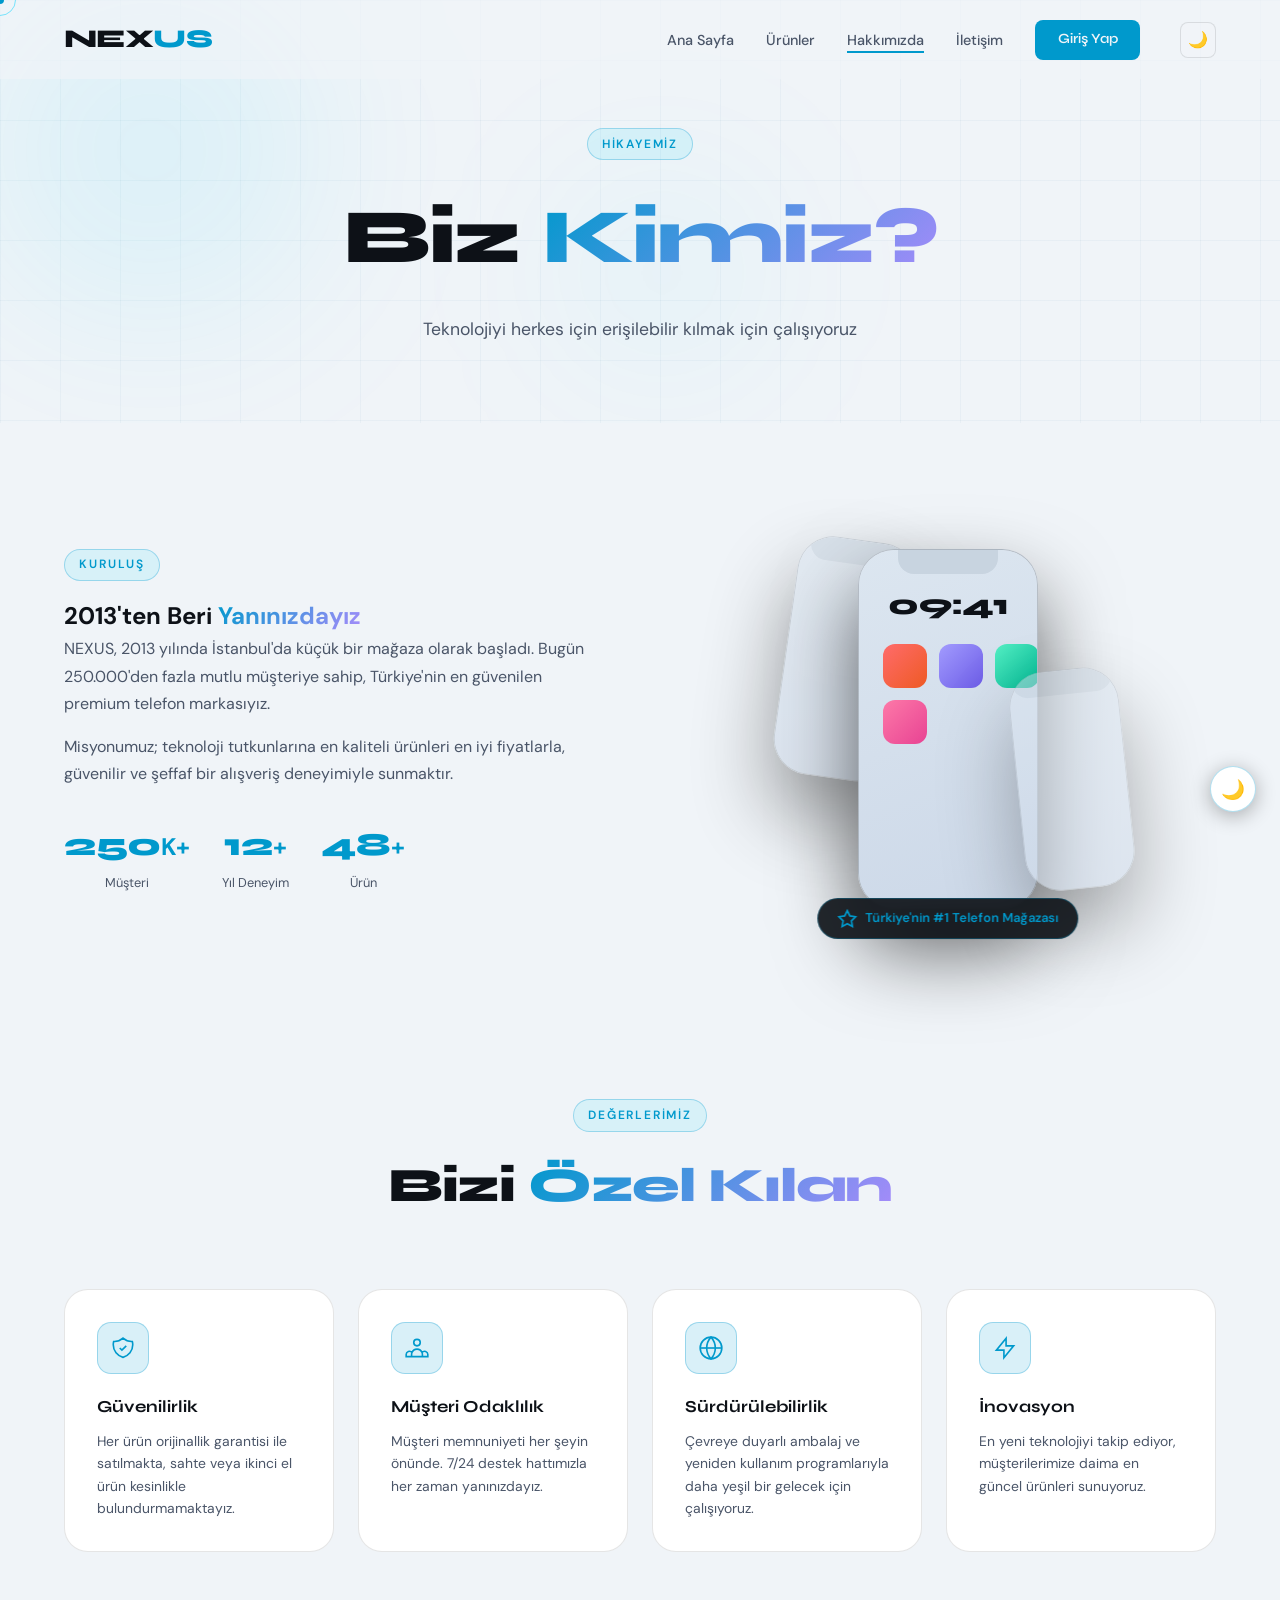
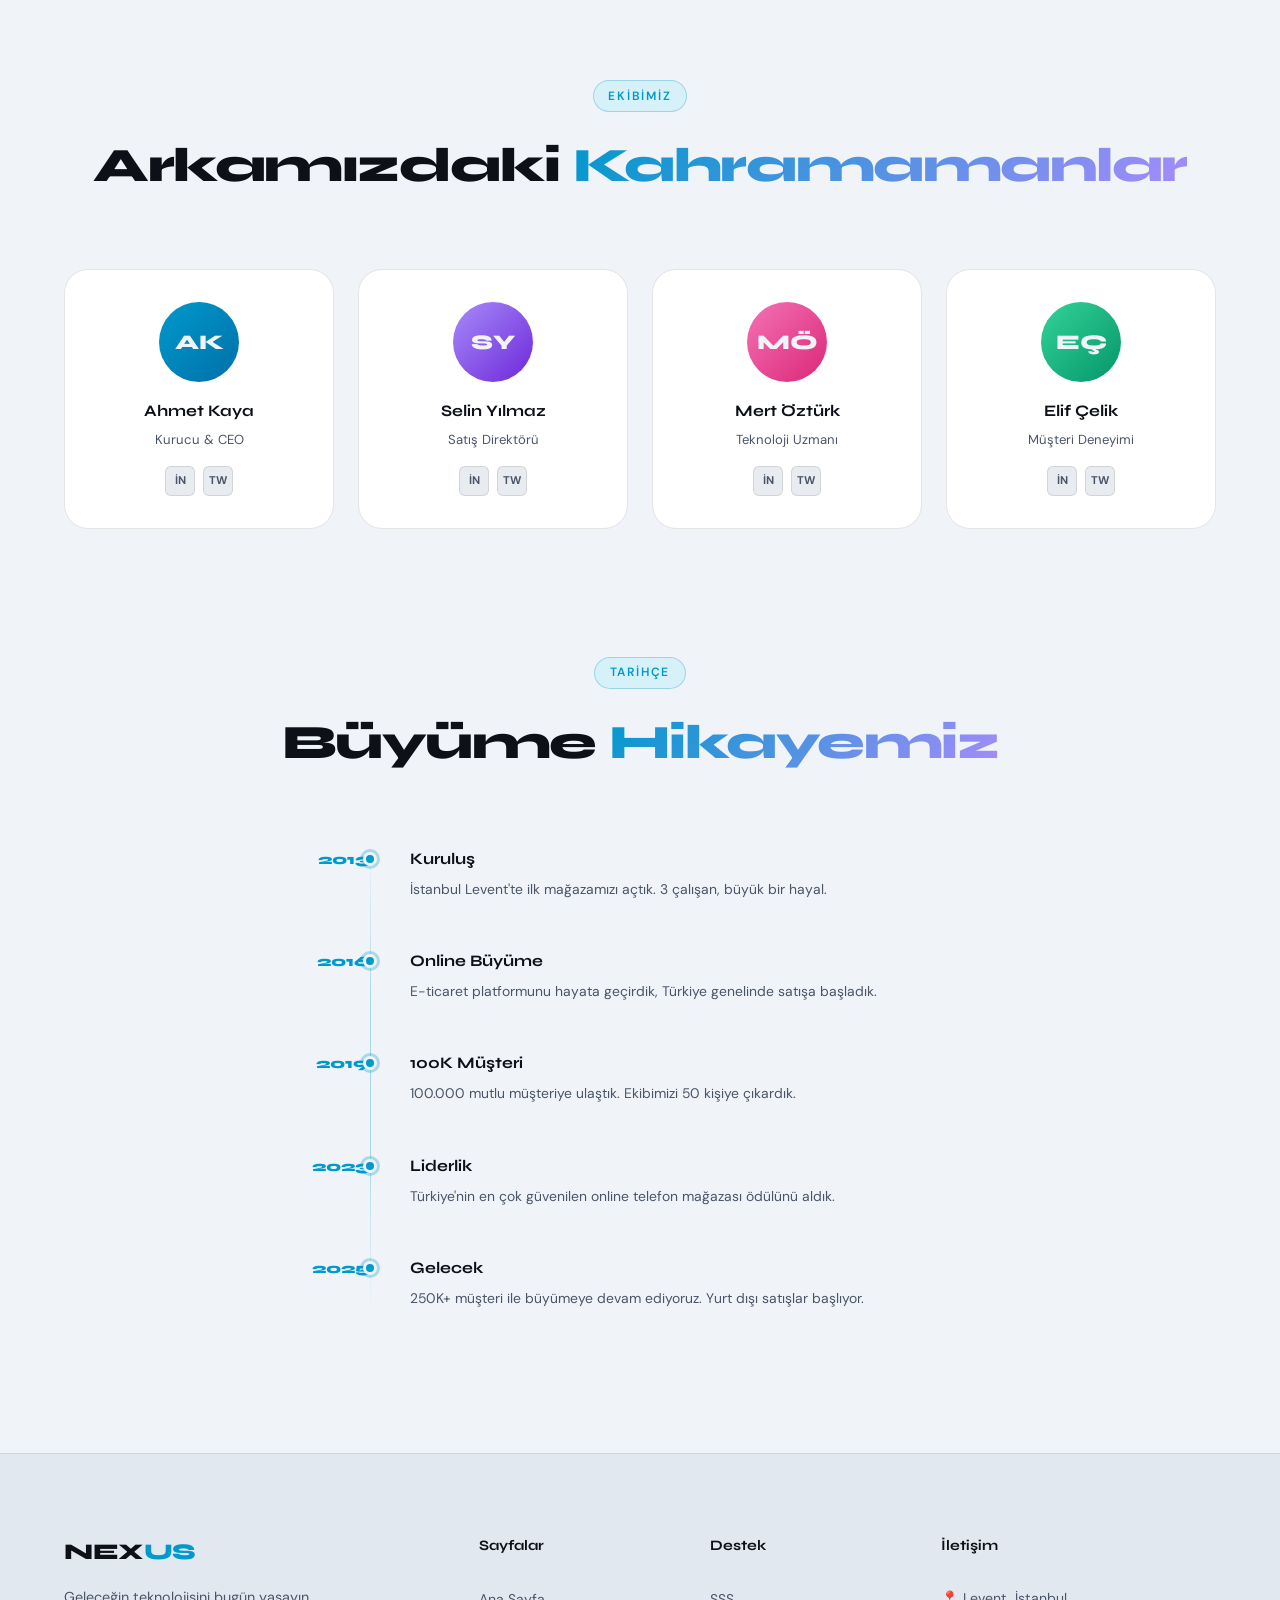
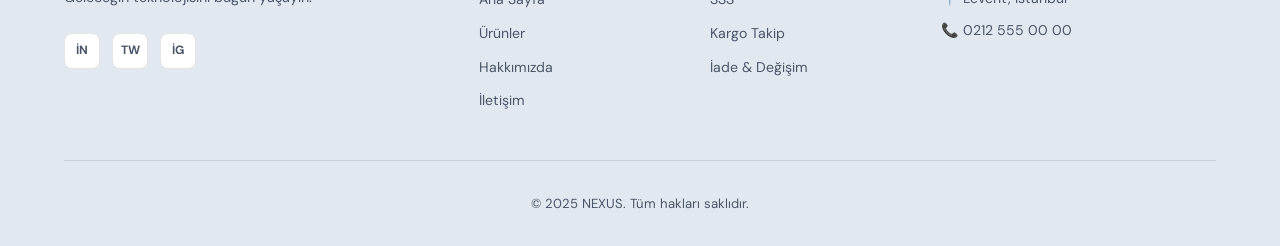
==== commit af9975d8: "Add files via upload" ====
--- a/about.html
+++ b/about.html
@@ -2,12 +2,13 @@
 <html lang="tr">
 <head>
   <meta charset="UTF-8"/>
-  <link rel="icon" href="favicon.svg" type="image/svg+xml"/>
   <meta name="viewport" content="width=device-width, initial-scale=1.0"/>
   <title>Hakkımızda — NEXUS</title>
   
   <link href="https://fonts.googleapis.com/css2?family=Syne:wght@400;600;700;800&family=DM+Sans:ital,wght@0,300;0,400;0,500;1,300&display=swap" rel="stylesheet"/>
 
+  <link rel="icon" href="favicon.svg" type="image/svg+xml"/>
+  <meta name="description" content="NEXUS — Türkiye'nin en güvenilen premium akıllı telefon mağazası"/>
   <link rel="stylesheet" href="style.css"/>
 </head>
 <body>
@@ -22,7 +23,7 @@
     <li><a href="about.html" class="active">Hakkımızda</a></li>
     <li><a href="contact.html">İletişim</a></li>
   </ul>
-  <button class="nav-cta">Alışveriş Yap</button>
+  <a href="auth.html" class="nav-cta" style="text-decoration:none">Giriş Yap</a>
   <button class="nav-dark-toggle" title="Tema Değiştir">🌙</button>
   <div class="burger" id="burger"><span></span><span></span><span></span></div>
 </nav>
--- a/style.css
+++ b/style.css
@@ -1107,49 +1107,6 @@
 .sort-select:focus { border-color: var(--border-accent); }
 .sort-select option { background: var(--bg-card); color: var(--text); }
 
-/* Search Box */
-.search-group { display: flex; align-items: center; }
-.search-box {
-  position: relative;
-  display: flex;
-  align-items: center;
-  gap: 8px;
-  background: rgba(255,255,255,0.05);
-  border: 1px solid var(--border);
-  border-radius: 10px;
-  padding: 0.45rem 0.75rem;
-  transition: border-color var(--transition), box-shadow var(--transition);
-}
-.search-box:focus-within {
-  border-color: var(--border-accent);
-  box-shadow: 0 0 0 3px rgba(0,212,255,0.08);
-}
-.search-box svg { color: var(--text-muted); flex-shrink: 0; }
-.search-input {
-  background: none;
-  border: none;
-  outline: none;
-  color: var(--text);
-  font-family: var(--font-body);
-  font-size: 0.875rem;
-  width: 180px;
-}
-.search-input::placeholder { color: var(--text-muted); }
-.search-clear {
-  display: none;
-  align-items: center;
-  justify-content: center;
-  background: none;
-  border: none;
-  color: var(--text-muted);
-  cursor: pointer;
-  font-size: 11px;
-  padding: 2px 4px;
-  border-radius: 4px;
-  transition: color 0.2s;
-}
-.search-clear:hover { color: var(--text); }
-
 /* Cart Toast */
 .cart-toast {
   position: fixed;
